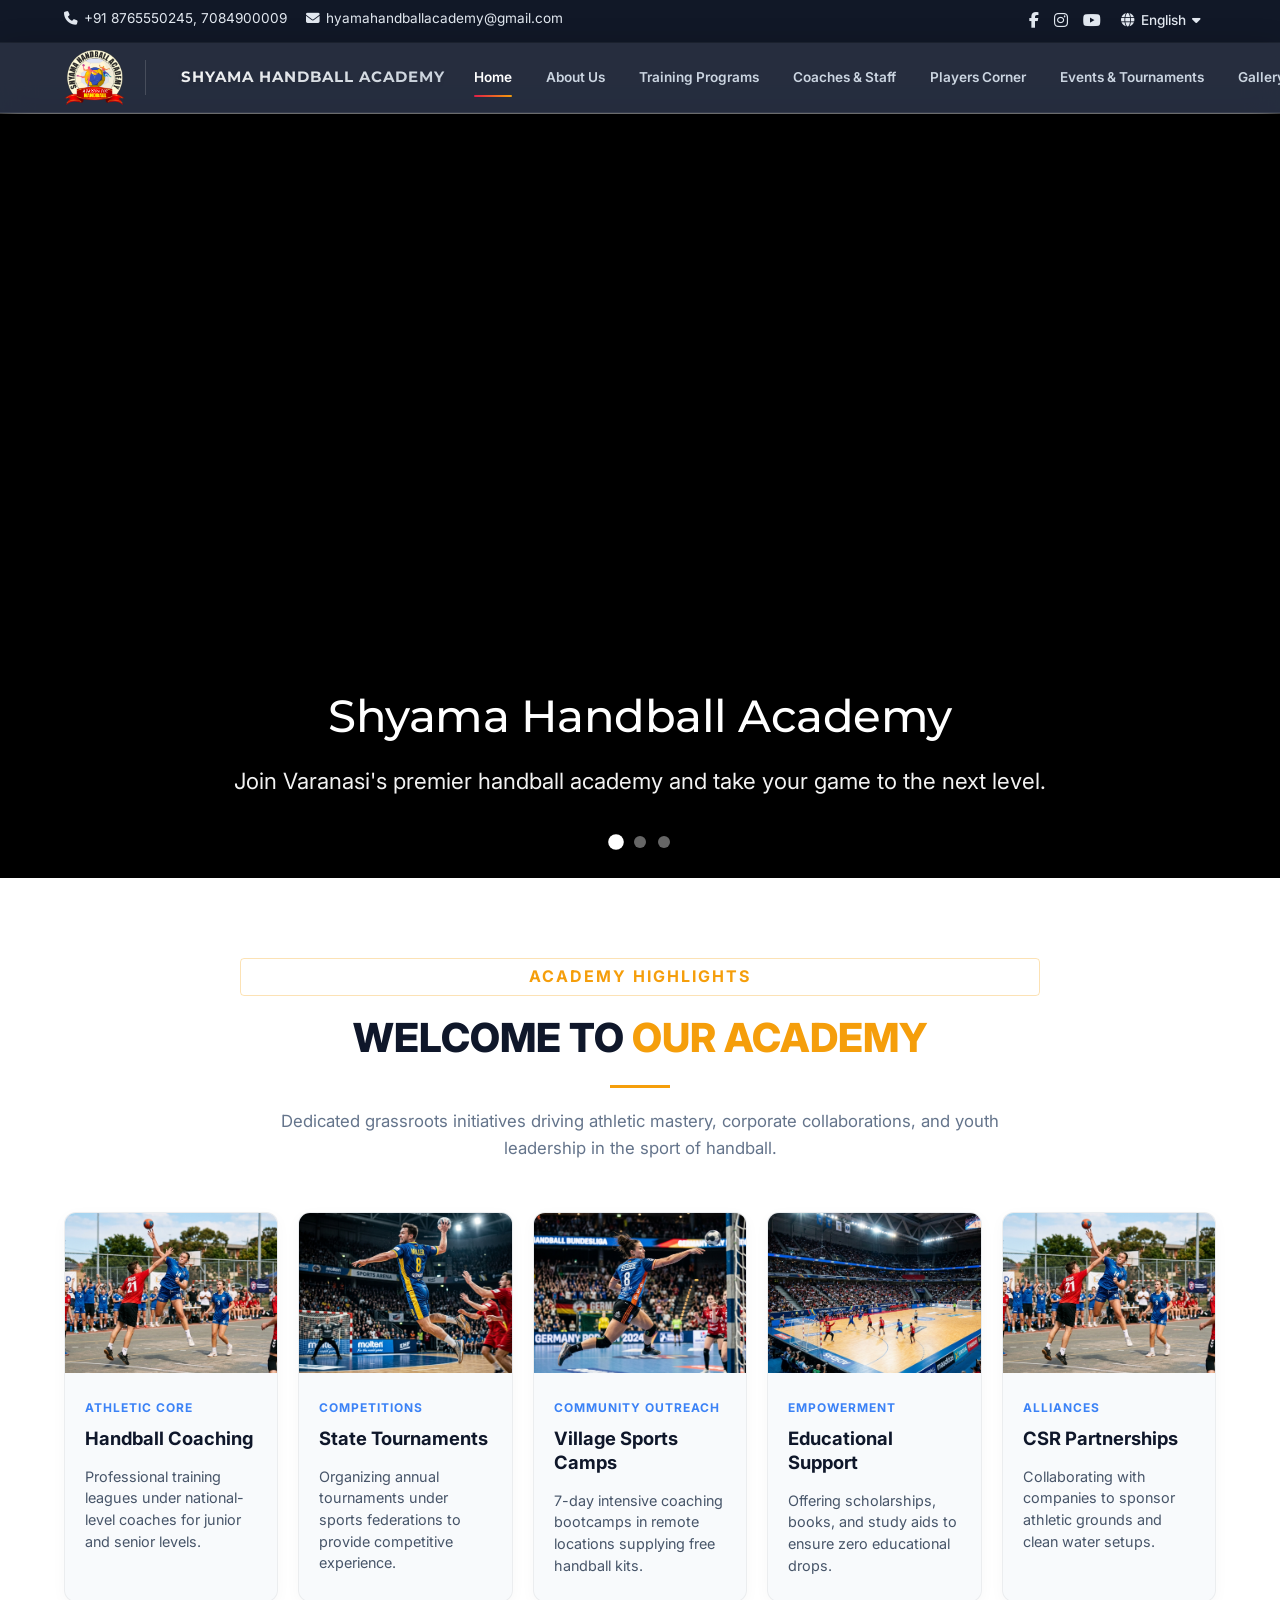
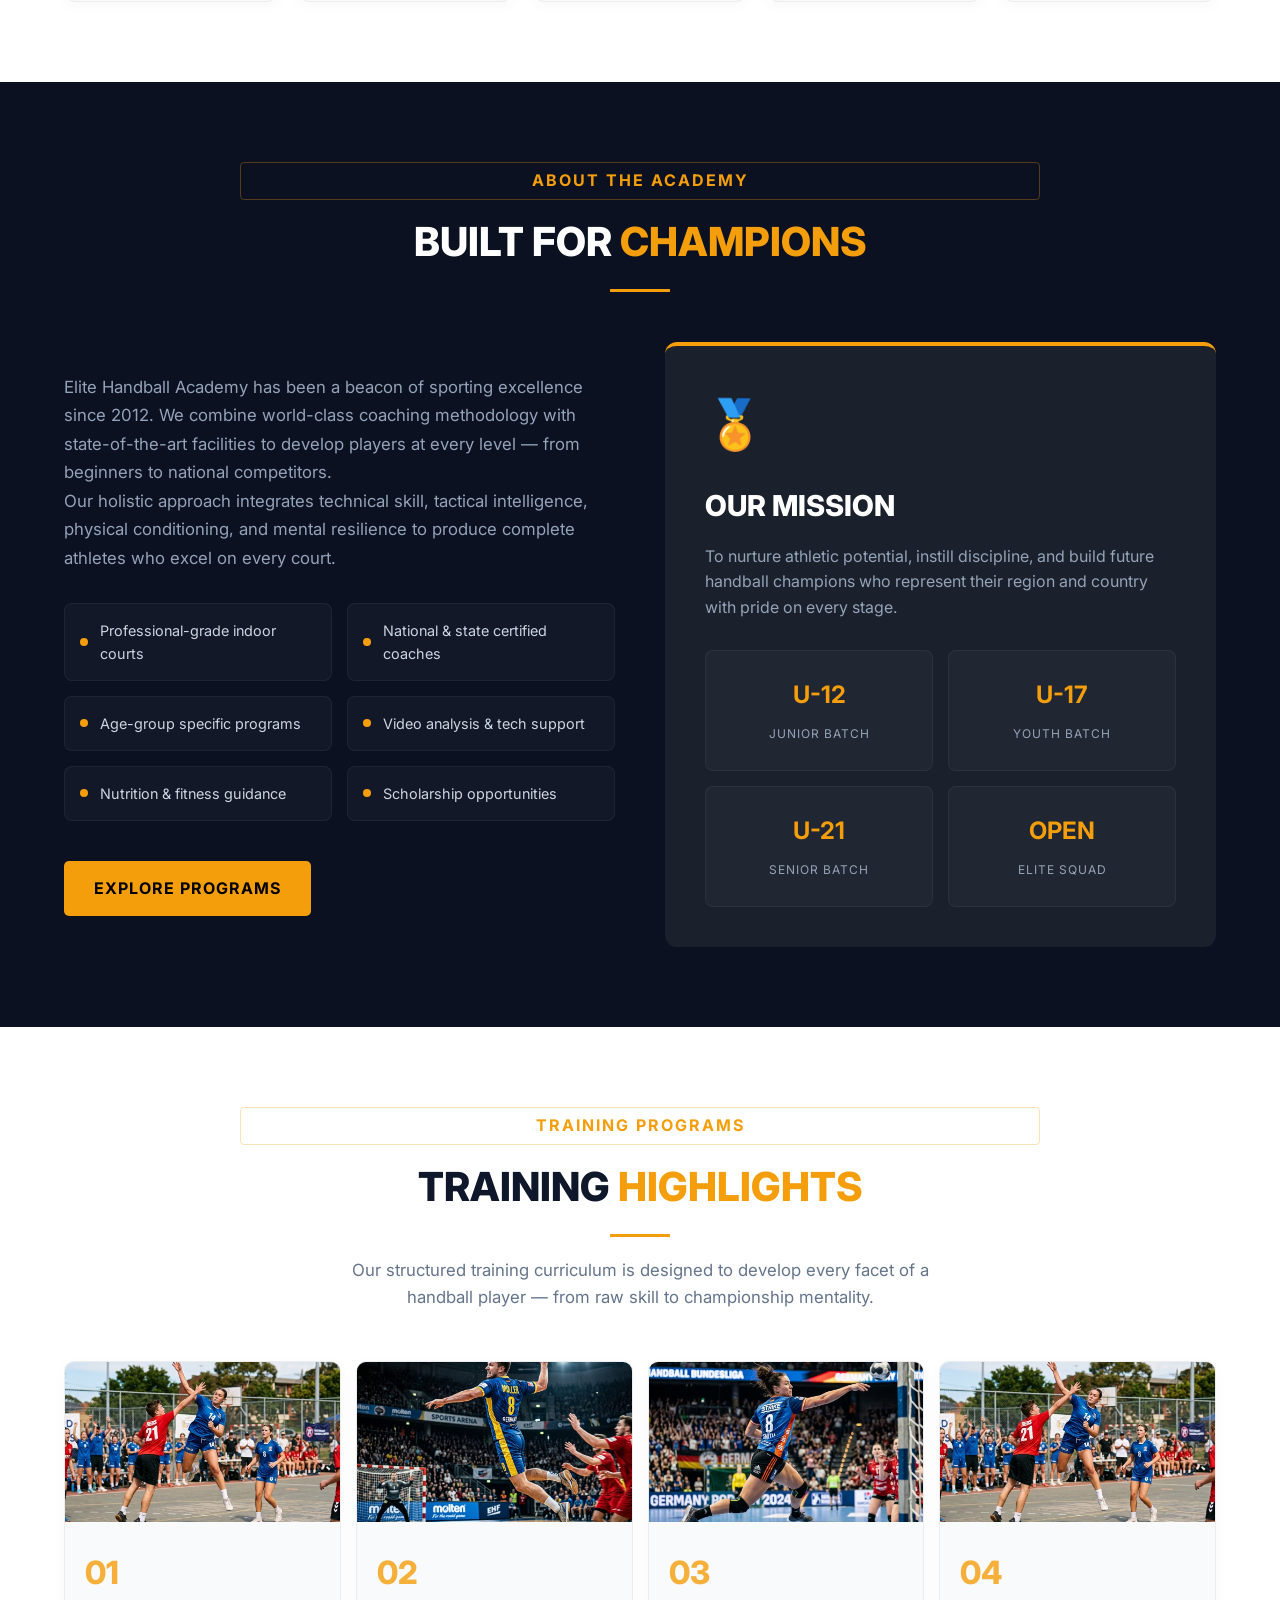
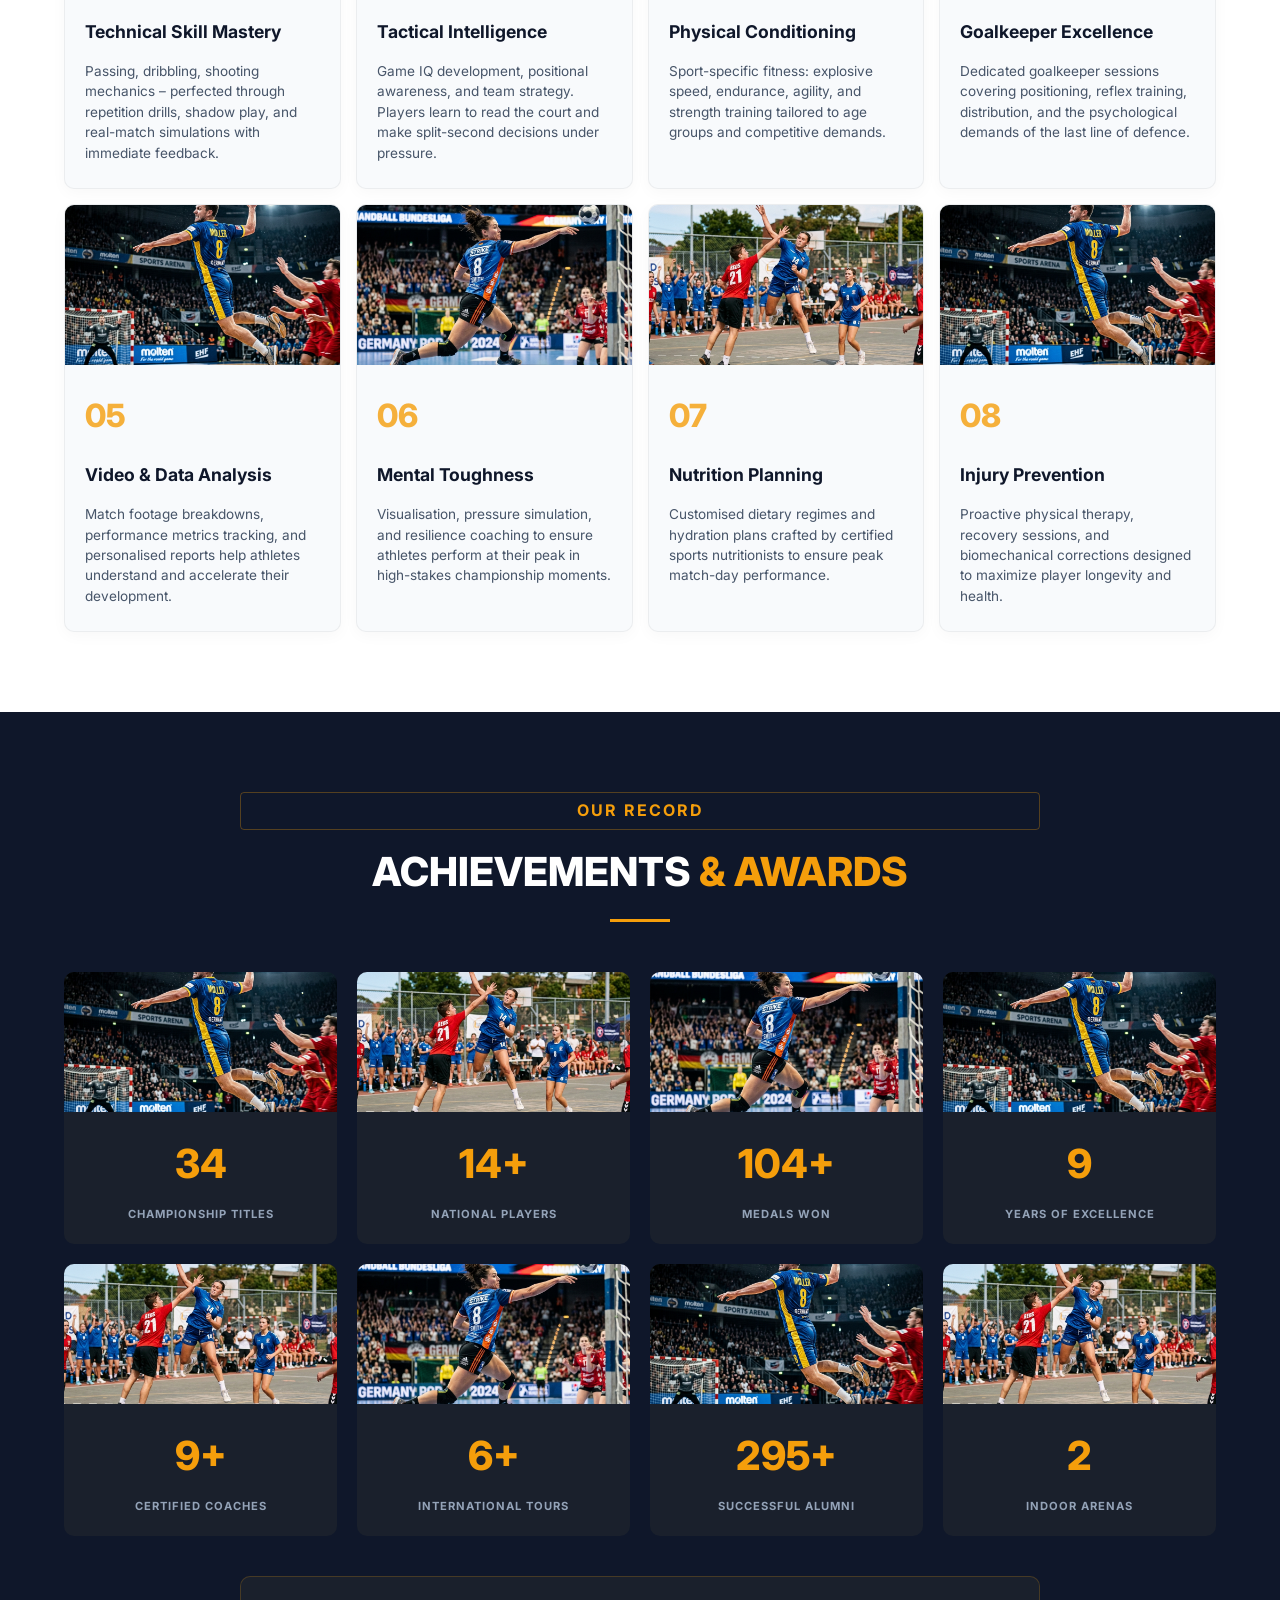
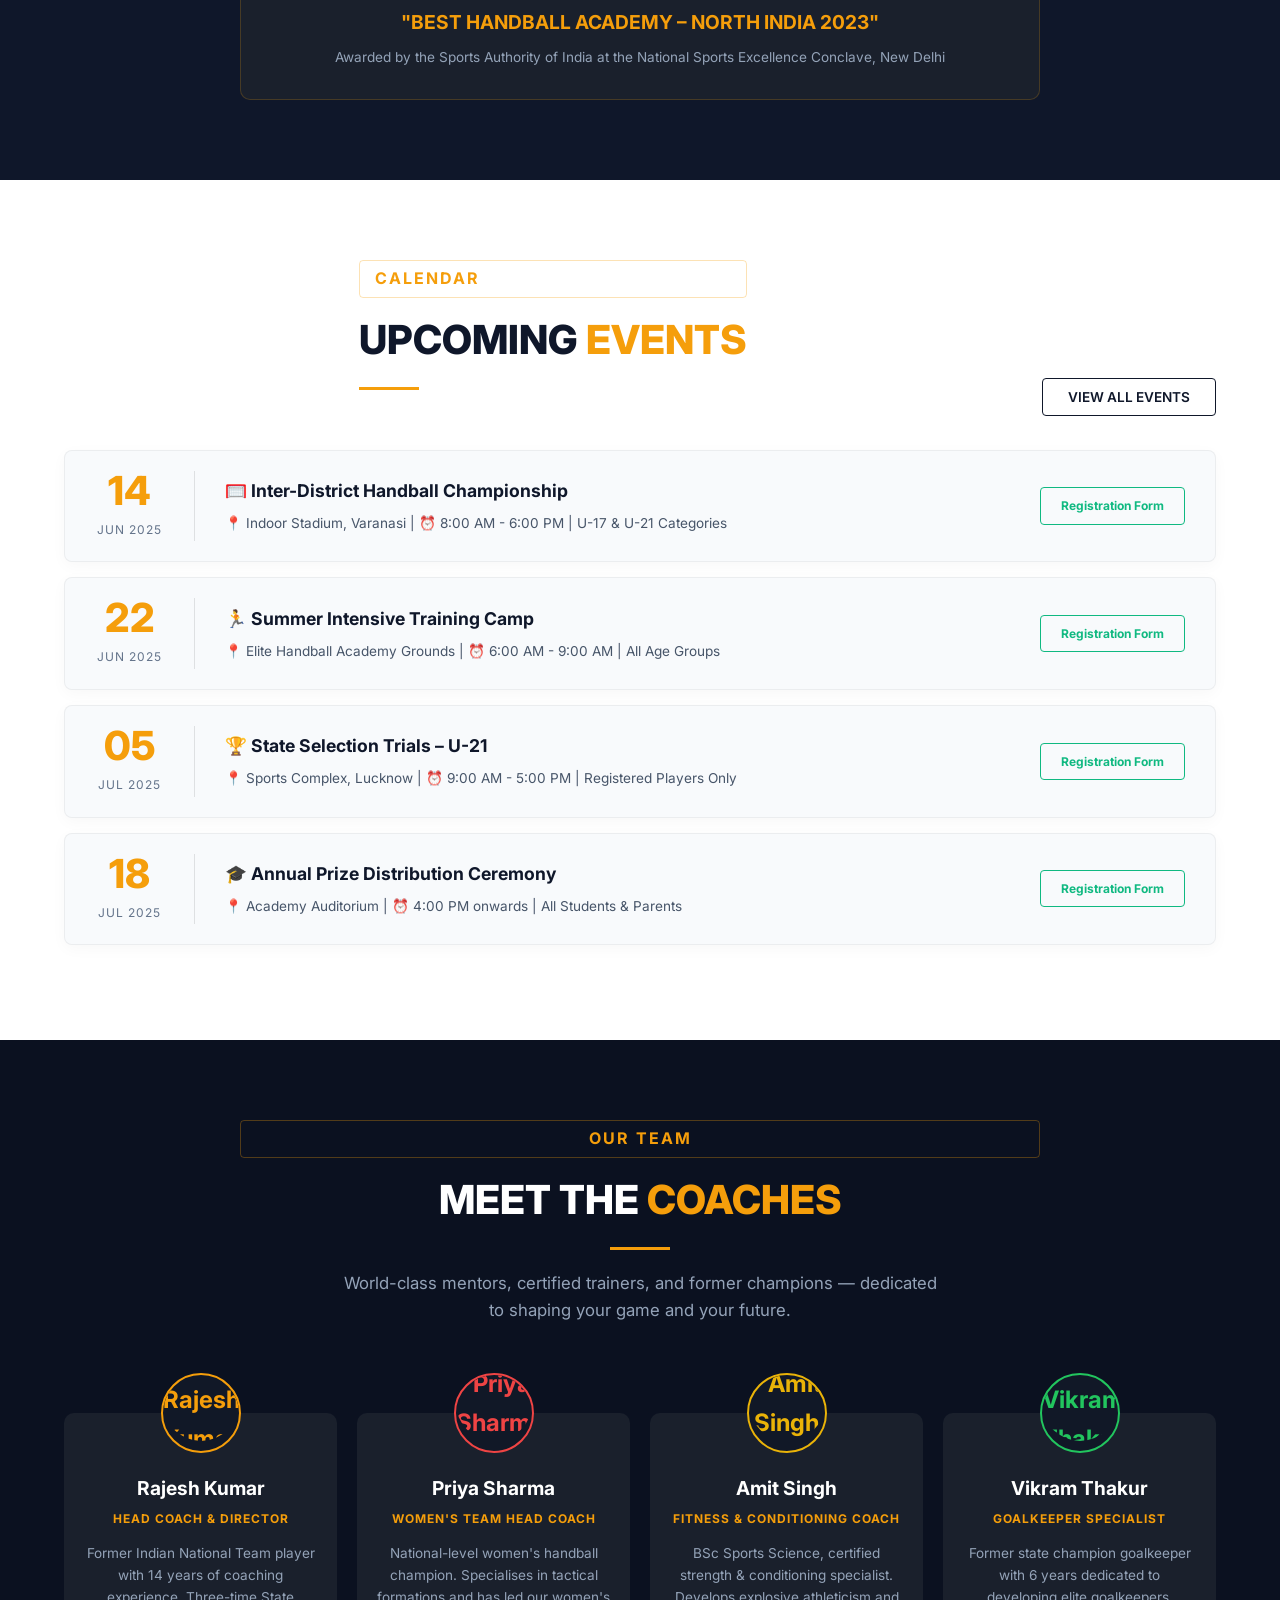
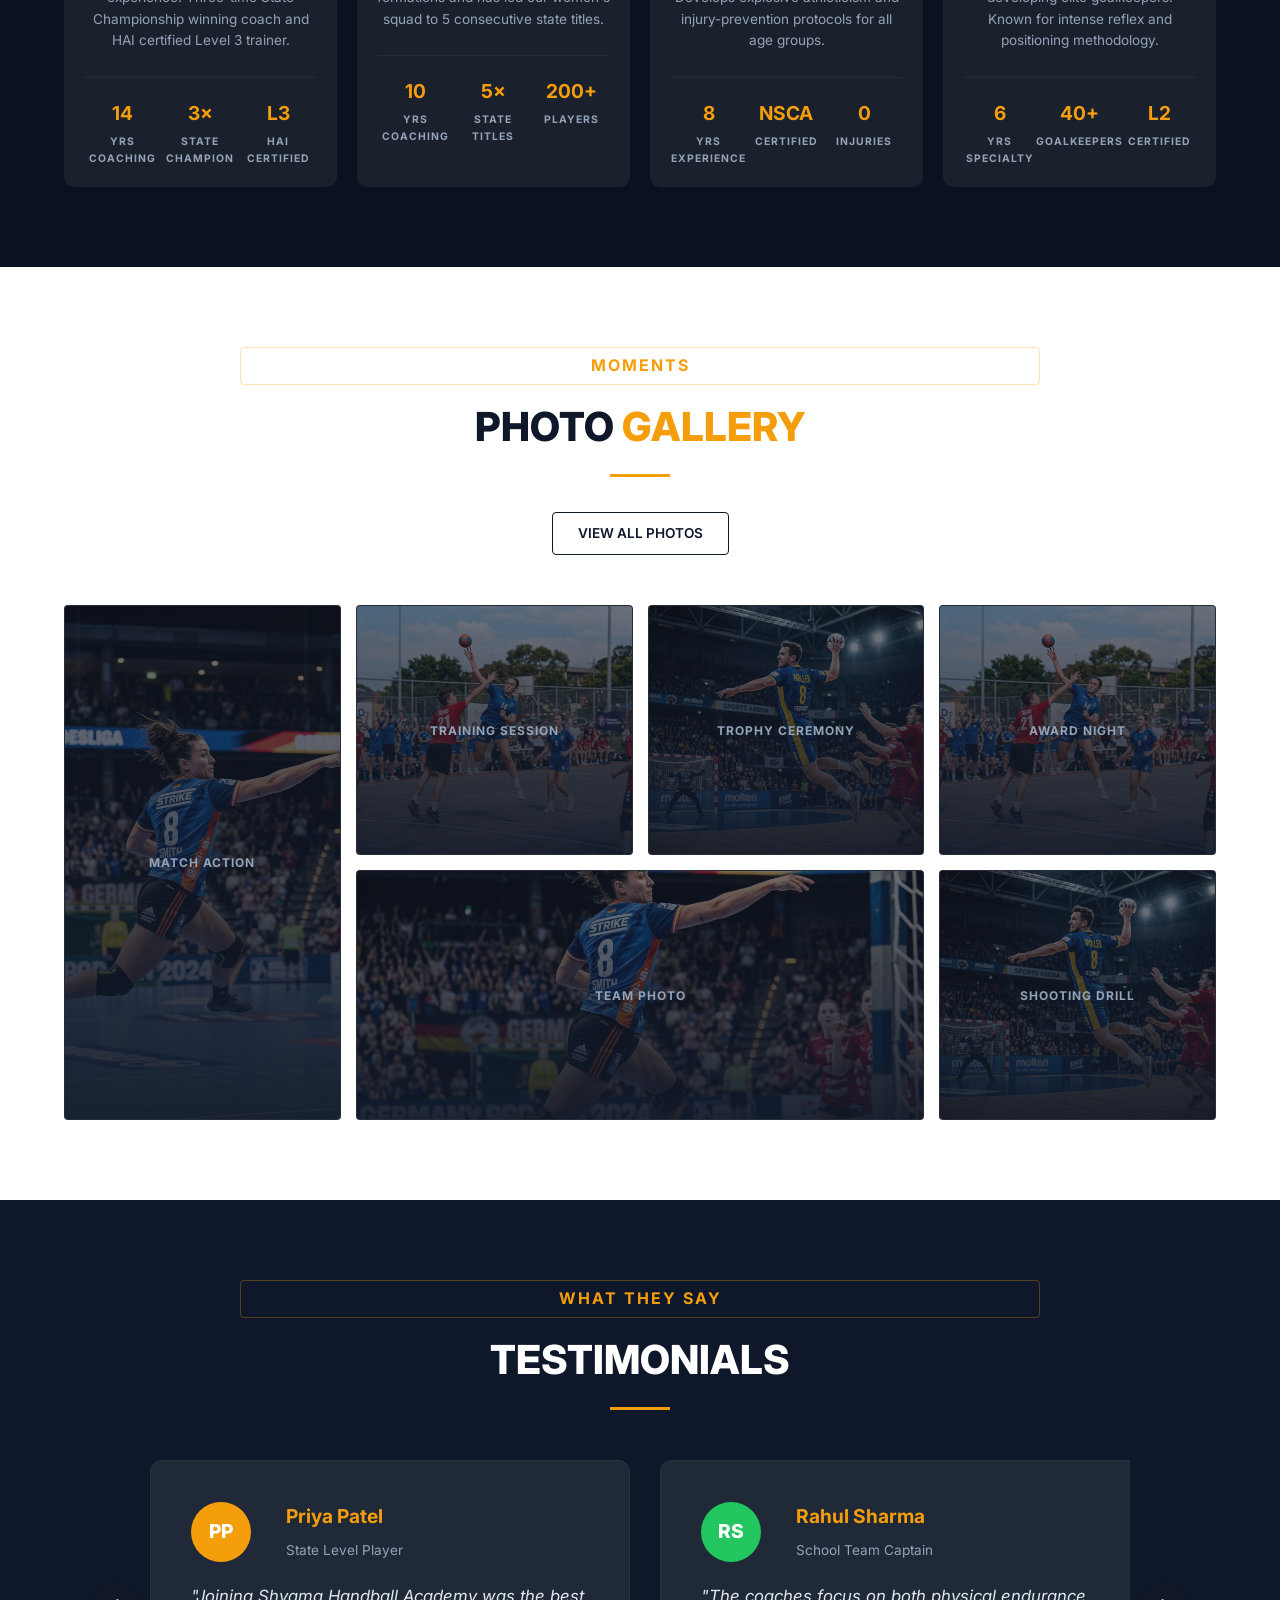
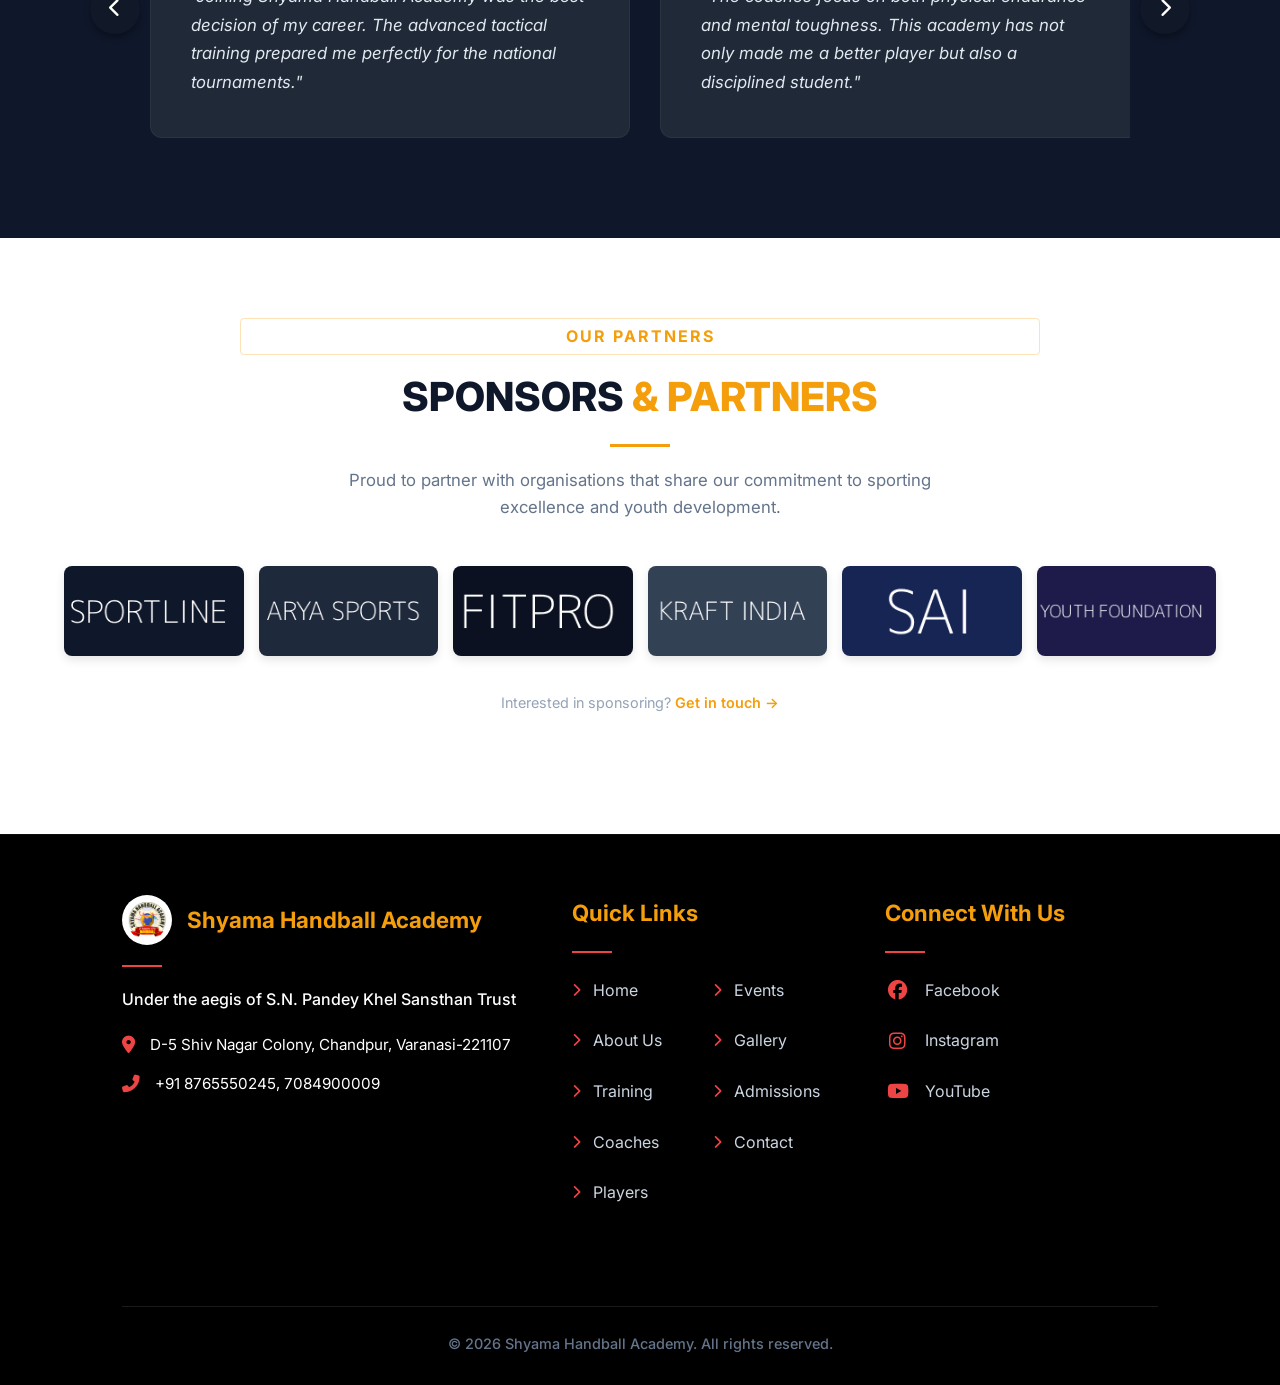
==== index.html @ a04965e3 "upload" ====
<!DOCTYPE html>
<html lang="en">
<head>
    <meta charset="UTF-8">
    <meta name="viewport" content="width=device-width, initial-scale=1.0">
    <title>Shyama Handball Academy | Home</title>
    <meta name="description" content="Welcome to Shyama Handball Academy, Varanasi. Join us for premium handball training, professional coaching, and state-of-the-art facilities.">
    <link rel="stylesheet" href="css/style.css?v=5">
    <link rel="stylesheet" href="https://cdnjs.cloudflare.com/ajax/libs/font-awesome/6.4.0/css/all.min.css">
    <link rel="icon" type="image/x-icon" href="favicon.ico">
</head>
<body>
    <!-- Preloader -->
    <div id="preloader"><div class="spinner"></div></div>

    <!-- Top Bar -->
    <div class="top-bar">
        <div class="top-bar-left">
            <span><i class="fas fa-phone"></i> +91 8765550245, 7084900009</span>
            <span><i class="fas fa-envelope"></i> hyamahandballacademy@gmail.com</span>
        </div>
        <div class="top-bar-right">
            <a href="https://facebook.com" target="_blank"><i class="fab fa-facebook-f"></i></a>
            <a href="https://instagram.com" target="_blank"><i class="fab fa-instagram"></i></a>
            <a href="https://youtube.com" target="_blank"><i class="fab fa-youtube"></i></a>
            <span class="language-selector"><i class="fas fa-globe"></i> English <i class="fas fa-caret-down"></i></span>
        </div>
    </div>

    <!-- Navigation -->
    <nav class="navbar">
        <div class="nav-logos">
            <img src="Shyama Handball Academy.png" alt="Shyama Handball Academy Logo" class="logo-1">
            <div class="vertical-divider"></div>
            <span class="academy-name-text">Shyama Handball Academy</span>
        </div>
        <ul class="nav-links">
            <li><a href="index.html" class="active">Home</a></li>
            <li><a href="about.html">About Us</a></li>
            <li><a href="training.html">Training Programs</a></li>
            <li><a href="coaches.html">Coaches & Staff</a></li>
            <li><a href="players.html">Players Corner</a></li>
            <li><a href="events.html">Events & Tournaments</a></li>
            <li><a href="gallery.html">Gallery</a></li>
            <li><a href="join.html">Join Academy</a></li>
            <li><a href="contact.html">Contact Us</a></li>
        </ul>
    </nav>

    <!-- Hero Banner Slider -->
    <section class="hero-slider-section">
        <div class="hero-slider-container">
            <!-- Slide 1 -->
            <div class="hero-slide active">
                <video autoplay muted loop playsinline class="hero-video">
                    <source src="assets/Videos/Hero Video.mp4" type="video/mp4">
                </video>
            </div>
            <!-- Slide 2 -->
            <div class="hero-slide">
                <video autoplay muted loop playsinline class="hero-video">
                    <source src="assets/Videos/Hero Video.mp4" type="video/mp4">
                </video>
            </div>
            <!-- Slide 3 -->
            <div class="hero-slide">
                <video autoplay muted loop playsinline class="hero-video">
                    <source src="assets/Videos/Hero Video.mp4" type="video/mp4">
                </video>
            </div>
        </div>

        <!-- Static Overlay & Content -->
        <div class="hero-overlay"></div>
        <div class="hero-content">
            <h1>Shyama Handball Academy</h1>
            <p>Join Varanasi's premier handball academy and take your game to the next level.</p>
        </div>

        <!-- Dots -->
        <div class="hero-dots-container">
            <span class="hero-dot active" data-index="0"></span>
            <span class="hero-dot" data-index="1"></span>
            <span class="hero-dot" data-index="2"></span>
        </div>
    </section>

    <!-- Academy Introduction (Featured Programs Style) -->
    <section class="section light-section">
        <div class="center-header">
            <span class="gold-subtitle-center">ACADEMY HIGHLIGHTS</span>
            <h2 class="section-title-center">WELCOME TO <span class="gold-text">OUR ACADEMY</span></h2>
            <div class="title-divider-gold-center"></div>
            <p class="center-desc" style="max-width: 800px;">Dedicated grassroots initiatives driving athletic mastery, corporate collaborations, and youth leadership in the sport of handball.</p>
        </div>
        
        <div class="grid-5 impact-grid">
            <!-- Card 1 -->
            <div class="impact-card">
                <img src="assets/Images/training_1.png" alt="Handball Coaching">
                <div class="impact-card-content">
                    <span class="category">ATHLETIC CORE</span>
                    <h3>Handball Coaching</h3>
                    <p>Professional training leagues under national-level coaches for junior and senior levels.</p>
                </div>
            </div>
            
            <!-- Card 2 -->
            <div class="impact-card">
                <img src="assets/Images/training_2.png" alt="State Tournaments">
                <div class="impact-card-content">
                    <span class="category">COMPETITIONS</span>
                    <h3>State Tournaments</h3>
                    <p>Organizing annual tournaments under sports federations to provide competitive experience.</p>
                </div>
            </div>
            
            <!-- Card 3 -->
            <div class="impact-card">
                <img src="assets/Images/hero_handball.png" alt="Village Sports Camps">
                <div class="impact-card-content">
                    <span class="category">COMMUNITY OUTREACH</span>
                    <h3>Village Sports Camps</h3>
                    <p>7-day intensive coaching bootcamps in remote locations supplying free handball kits.</p>
                </div>
            </div>
            
            <!-- Card 4 -->
            <div class="impact-card">
                <img src="assets/Images/hero_banner_wide.png" alt="Educational Support">
                <div class="impact-card-content">
                    <span class="category">EMPOWERMENT</span>
                    <h3>Educational Support</h3>
                    <p>Offering scholarships, books, and study aids to ensure zero educational drops.</p>
                </div>
            </div>
            
            <!-- Card 5 -->
            <div class="impact-card">
                <img src="assets/Images/training_1.png" alt="CSR Partnerships">
                <div class="impact-card-content">
                    <span class="category">ALLIANCES</span>
                    <h3>CSR Partnerships</h3>
                    <p>Collaborating with companies to sponsor athletic grounds and clean water setups.</p>
                </div>
            </div>
        </div>
    </section>

    <!-- Section 1: About the Academy (Built for Champions) -->
    <section class="section dark-section">
        <div class="center-header">
            <span class="gold-subtitle-center">ABOUT THE ACADEMY</span>
            <h2 class="section-title-center">BUILT FOR <span class="gold-text">CHAMPIONS</span></h2>
            <div class="title-divider-gold-center"></div>
        </div>
        <div class="grid-2-col">
            <!-- Left Side -->
            <div class="about-left">
                
                <p class="dark-section-desc">
                    Elite Handball Academy has been a beacon of sporting excellence since 2012. We combine world-class coaching methodology with state-of-the-art facilities to develop players at every level — from beginners to national competitors.
                </p>
                <p class="dark-section-desc" style="margin-bottom: 30px;">
                    Our holistic approach integrates technical skill, tactical intelligence, physical conditioning, and mental resilience to produce complete athletes who excel on every court.
                </p>
                
                <div class="feature-list-grid">
                    <div class="feature-item"><span class="gold-dot"></span> Professional-grade indoor courts</div>
                    <div class="feature-item"><span class="gold-dot"></span> National & state certified coaches</div>
                    <div class="feature-item"><span class="gold-dot"></span> Age-group specific programs</div>
                    <div class="feature-item"><span class="gold-dot"></span> Video analysis & tech support</div>
                    <div class="feature-item"><span class="gold-dot"></span> Nutrition & fitness guidance</div>
                    <div class="feature-item"><span class="gold-dot"></span> Scholarship opportunities</div>
                </div>
                
                <a href="training.html" class="btn-gold">EXPLORE PROGRAMS</a>
            </div>
            
            <!-- Right Side -->
            <div class="about-right">
                <div class="mission-card">
                    <div class="mission-header">
                        <div class="medal-icon">🏅</div>
                        <h3>OUR MISSION</h3>
                        <p>To nurture athletic potential, instill discipline, and build future handball champions who represent their region and country with pride on every stage.</p>
                    </div>
                    
                    <div class="batch-grid">
                        <div class="batch-card">
                            <h4>U-12</h4>
                            <span>JUNIOR BATCH</span>
                        </div>
                        <div class="batch-card">
                            <h4>U-17</h4>
                            <span>YOUTH BATCH</span>
                        </div>
                        <div class="batch-card">
                            <h4>U-21</h4>
                            <span>SENIOR BATCH</span>
                        </div>
                        <div class="batch-card">
                            <h4>OPEN</h4>
                            <span>ELITE SQUAD</span>
                        </div>
                    </div>
                </div>
            </div>
        </div>
    </section>

    <!-- Section 2: Training Highlights -->
    <section class="section light-section">
        <div class="center-header">
            <span class="gold-subtitle-center">TRAINING PROGRAMS</span>
            <h2 class="section-title-center">TRAINING <span class="gold-text">HIGHLIGHTS</span></h2>
            <div class="title-divider-gold-center"></div>
            <p class="center-desc">Our structured training curriculum is designed to develop every facet of a handball player — from raw skill to championship mentality.</p>
        </div>
        
        <div class="grid-6">
            <div class="highlight-card">
                <div class="highlight-img-container">
                    <img src="assets/Images/training_1.png" alt="Skill Mastery" class="highlight-img">
                </div>
                <div class="highlight-content">
                    <div class="card-number">01</div>
                    <h4>Technical Skill Mastery</h4>
                    <p>Passing, dribbling, shooting mechanics – perfected through repetition drills, shadow play, and real-match simulations with immediate feedback.</p>
                </div>
            </div>
            <div class="highlight-card">
                <div class="highlight-img-container">
                    <img src="assets/Images/training_2.png" alt="Tactical Intelligence" class="highlight-img">
                </div>
                <div class="highlight-content">
                    <div class="card-number">02</div>
                    <h4>Tactical Intelligence</h4>
                    <p>Game IQ development, positional awareness, and team strategy. Players learn to read the court and make split-second decisions under pressure.</p>
                </div>
            </div>
            <div class="highlight-card">
                <div class="highlight-img-container">
                    <img src="assets/Images/hero_handball.png" alt="Physical Conditioning" class="highlight-img">
                </div>
                <div class="highlight-content">
                    <div class="card-number">03</div>
                    <h4>Physical Conditioning</h4>
                    <p>Sport-specific fitness: explosive speed, endurance, agility, and strength training tailored to age groups and competitive demands.</p>
                </div>
            </div>
            <div class="highlight-card">
                <div class="highlight-img-container">
                    <img src="assets/Images/training_1.png" alt="Goalkeeper Excellence" class="highlight-img">
                </div>
                <div class="highlight-content">
                    <div class="card-number">04</div>
                    <h4>Goalkeeper Excellence</h4>
                    <p>Dedicated goalkeeper sessions covering positioning, reflex training, distribution, and the psychological demands of the last line of defence.</p>
                </div>
            </div>
            <div class="highlight-card">
                <div class="highlight-img-container">
                    <img src="assets/Images/training_2.png" alt="Video Data Analysis" class="highlight-img">
                </div>
                <div class="highlight-content">
                    <div class="card-number">05</div>
                    <h4>Video & Data Analysis</h4>
                    <p>Match footage breakdowns, performance metrics tracking, and personalised reports help athletes understand and accelerate their development.</p>
                </div>
            </div>
            <div class="highlight-card">
                <div class="highlight-img-container">
                    <img src="assets/Images/hero_handball.png" alt="Mental Toughness" class="highlight-img">
                </div>
                <div class="highlight-content">
                    <div class="card-number">06</div>
                    <h4>Mental Toughness</h4>
                    <p>Visualisation, pressure simulation, and resilience coaching to ensure athletes perform at their peak in high-stakes championship moments.</p>
                </div>
            </div>
            <div class="highlight-card">
                <div class="highlight-img-container">
                    <img src="assets/Images/training_1.png" alt="Nutrition Planning" class="highlight-img">
                </div>
                <div class="highlight-content">
                    <div class="card-number">07</div>
                    <h4>Nutrition Planning</h4>
                    <p>Customised dietary regimes and hydration plans crafted by certified sports nutritionists to ensure peak match-day performance.</p>
                </div>
            </div>
            <div class="highlight-card">
                <div class="highlight-img-container">
                    <img src="assets/Images/training_2.png" alt="Injury Prevention" class="highlight-img">
                </div>
                <div class="highlight-content">
                    <div class="card-number">08</div>
                    <h4>Injury Prevention</h4>
                    <p>Proactive physical therapy, recovery sessions, and biomechanical corrections designed to maximize player longevity and health.</p>
                </div>
            </div>
        </div>
    </section>

    <!-- Section 3: Achievements & Awards -->
    <section class="section dark-section-alt">
        <div class="center-header">
            <span class="gold-subtitle-center">OUR RECORD</span>
            <h2 class="section-title-center">ACHIEVEMENTS <span class="gold-text">& AWARDS</span></h2>
            <div class="title-divider-gold-center"></div>
        </div>
        <div class="grid-4 stat-grid">
            <div class="stat-card">
                <div class="stat-img-container">
                    <img src="assets/Images/training_2.png" alt="Titles" class="stat-img">
                </div>
                <div class="stat-content">
                    <h3>48</h3>
                    <p>CHAMPIONSHIP TITLES</p>
                </div>
            </div>
            <div class="stat-card">
                <div class="stat-img-container">
                    <img src="assets/Images/training_1.png" alt="Players" class="stat-img">
                </div>
                <div class="stat-content">
                    <h3>20+</h3>
                    <p>NATIONAL PLAYERS</p>
                </div>
            </div>
            <div class="stat-card">
                <div class="stat-img-container">
                    <img src="assets/Images/hero_handball.png" alt="Medals" class="stat-img">
                </div>
                <div class="stat-content">
                    <h3>150+</h3>
                    <p>MEDALS WON</p>
                </div>
            </div>
            <div class="stat-card">
                <div class="stat-img-container">
                    <img src="assets/Images/training_2.png" alt="Years" class="stat-img">
                </div>
                <div class="stat-content">
                    <h3>12</h3>
                    <p>YEARS OF EXCELLENCE</p>
                </div>
            </div>
            <div class="stat-card">
                <div class="stat-img-container">
                    <img src="assets/Images/training_1.png" alt="Coaches" class="stat-img">
                </div>
                <div class="stat-content">
                    <h3>15+</h3>
                    <p>CERTIFIED COACHES</p>
                </div>
            </div>
            <div class="stat-card">
                <div class="stat-img-container">
                    <img src="assets/Images/hero_handball.png" alt="Tours" class="stat-img">
                </div>
                <div class="stat-content">
                    <h3>10+</h3>
                    <p>INTERNATIONAL TOURS</p>
                </div>
            </div>
            <div class="stat-card">
                <div class="stat-img-container">
                    <img src="assets/Images/training_2.png" alt="Alumni" class="stat-img">
                </div>
                <div class="stat-content">
                    <h3>500+</h3>
                    <p>SUCCESSFUL ALUMNI</p>
                </div>
            </div>
            <div class="stat-card">
                <div class="stat-img-container">
                    <img src="assets/Images/training_1.png" alt="Facilities" class="stat-img">
                </div>
                <div class="stat-content">
                    <h3>3</h3>
                    <p>INDOOR ARENAS</p>
                </div>
            </div>
        </div>
        <div class="award-highlight">
            <h3>"BEST HANDBALL ACADEMY – NORTH INDIA 2023"</h3>
            <p>Awarded by the Sports Authority of India at the National Sports Excellence Conclave, New Delhi</p>
        </div>
    </section>

    <!-- Section 4: Upcoming Events -->
    <section class="section light-section">
        <div class="gallery-header-container">
            <div class="center-header" style="text-align: left; margin-bottom: 0;">
                <span class="gold-subtitle-center" style="text-align: left;">CALENDAR</span>
                <h2 class="section-title-center">UPCOMING <span class="gold-text">EVENTS</span></h2>
                <div class="title-divider-gold-center" style="margin: 0 0 20px 0;"></div>
            </div>
            <div>
                <a href="events.html" class="btn-outline-white" style="color: #0f172a; border-color: #0f172a;">VIEW ALL EVENTS</a>
            </div>
        </div>
        
        <div class="events-list">
            <!-- Event 1 -->
            <div class="event-row">
                <div class="event-date">
                    <span class="date-num text-gold">14</span>
                    <span class="date-month">JUN 2025</span>
                </div>
                <div class="event-details">
                    <h4>🥅 Inter-District Handball Championship</h4>
                    <p>📍 Indoor Stadium, Varanasi | ⏰ 8:00 AM - 6:00 PM | U-17 & U-21 Categories</p>
                </div>
                <div class="event-status">
                    <a href="join.html" class="status-tag tag-green-outline" style="text-decoration: none; display: inline-block; padding: 8px 20px; font-weight: 700;">Registration Form</a>
                </div>
            </div>
            
            <!-- Event 2 -->
            <div class="event-row">
                <div class="event-date">
                    <span class="date-num text-gold">22</span>
                    <span class="date-month">JUN 2025</span>
                </div>
                <div class="event-details">
                    <h4>🏃 Summer Intensive Training Camp</h4>
                    <p>📍 Elite Handball Academy Grounds | ⏰ 6:00 AM - 9:00 AM | All Age Groups</p>
                </div>
                <div class="event-status">
                    <a href="join.html" class="status-tag tag-green-outline" style="text-decoration: none; display: inline-block; padding: 8px 20px; font-weight: 700;">Registration Form</a>
                </div>
            </div>
            
            <!-- Event 3 -->
            <div class="event-row">
                <div class="event-date">
                    <span class="date-num text-gold">05</span>
                    <span class="date-month">JUL 2025</span>
                </div>
                <div class="event-details">
                    <h4>🏆 State Selection Trials – U-21</h4>
                    <p>📍 Sports Complex, Lucknow | ⏰ 9:00 AM - 5:00 PM | Registered Players Only</p>
                </div>
                <div class="event-status">
                    <a href="join.html" class="status-tag tag-green-outline" style="text-decoration: none; display: inline-block; padding: 8px 20px; font-weight: 700;">Registration Form</a>
                </div>
            </div>
            
            <!-- Event 4 -->
            <div class="event-row">
                <div class="event-date">
                    <span class="date-num text-gold">18</span>
                    <span class="date-month">JUL 2025</span>
                </div>
                <div class="event-details">
                    <h4>🎓 Annual Prize Distribution Ceremony</h4>
                    <p>📍 Academy Auditorium | ⏰ 4:00 PM onwards | All Students & Parents</p>
                </div>
                <div class="event-status">
                    <a href="join.html" class="status-tag tag-green-outline" style="text-decoration: none; display: inline-block; padding: 8px 20px; font-weight: 700;">Registration Form</a>
                </div>
            </div>
        </div>
    </section>

    <!-- Section 5: Meet The Coaches -->
    <section class="section dark-section">
        <div class="center-header">
            <span class="gold-subtitle-center">OUR TEAM</span>
            <h2 class="section-title-center">MEET THE <span class="gold-text">COACHES</span></h2>
            <div class="title-divider-gold-center"></div>
            <p class="center-desc">World-class mentors, certified trainers, and former champions — dedicated to shaping your game and your future.</p>
        </div>
        
        <div class="grid-4 coach-grid">
            <!-- Coach 1 -->
            <div class="coach-dark-card">
                <div class="coach-circle circle-gold">
                    <img src="https://i.pravatar.cc/150?img=11" alt="Rajesh Kumar" class="coach-img">
                </div>
                <div class="coach-info">
                    <h3>Rajesh Kumar</h3>
                    <span class="coach-role">HEAD COACH & DIRECTOR</span>
                    <p>Former Indian National Team player with 14 years of coaching experience. Three-time State Championship winning coach and HAI certified Level 3 trainer.</p>
                </div>
                <div class="coach-stats">
                    <div class="stat-col">
                        <h4>14</h4>
                        <span>YRS COACHING</span>
                    </div>
                    <div class="stat-col">
                        <h4>3×</h4>
                        <span>STATE CHAMPION</span>
                    </div>
                    <div class="stat-col">
                        <h4>L3</h4>
                        <span>HAI CERTIFIED</span>
                    </div>
                </div>
            </div>
            
            <!-- Coach 2 -->
            <div class="coach-dark-card">
                <div class="coach-circle circle-red">
                    <img src="https://i.pravatar.cc/150?img=5" alt="Priya Sharma" class="coach-img">
                </div>
                <div class="coach-info">
                    <h3>Priya Sharma</h3>
                    <span class="coach-role">WOMEN'S TEAM HEAD COACH</span>
                    <p>National-level women's handball champion. Specialises in tactical formations and has led our women's squad to 5 consecutive state titles.</p>
                </div>
                <div class="coach-stats">
                    <div class="stat-col">
                        <h4>10</h4>
                        <span>YRS COACHING</span>
                    </div>
                    <div class="stat-col">
                        <h4>5×</h4>
                        <span>STATE TITLES</span>
                    </div>
                    <div class="stat-col">
                        <h4>200+</h4>
                        <span>PLAYERS</span>
                    </div>
                </div>
            </div>
            
            <!-- Coach 3 -->
            <div class="coach-dark-card">
                <div class="coach-circle circle-yellow">
                    <img src="https://i.pravatar.cc/150?img=12" alt="Amit Singh" class="coach-img">
                </div>
                <div class="coach-info">
                    <h3>Amit Singh</h3>
                    <span class="coach-role">FITNESS & CONDITIONING COACH</span>
                    <p>BSc Sports Science, certified strength & conditioning specialist. Develops explosive athleticism and injury-prevention protocols for all age groups.</p>
                </div>
                <div class="coach-stats">
                    <div class="stat-col">
                        <h4>8</h4>
                        <span>YRS EXPERIENCE</span>
                    </div>
                    <div class="stat-col">
                        <h4>NSCA</h4>
                        <span>CERTIFIED</span>
                    </div>
                    <div class="stat-col">
                        <h4>0</h4>
                        <span>INJURIES</span>
                    </div>
                </div>
            </div>
            
            <!-- Coach 4 -->
            <div class="coach-dark-card">
                <div class="coach-circle circle-green">
                    <img src="https://i.pravatar.cc/150?img=8" alt="Vikram Thakur" class="coach-img">
                </div>
                <div class="coach-info">
                    <h3>Vikram Thakur</h3>
                    <span class="coach-role">GOALKEEPER SPECIALIST</span>
                    <p>Former state champion goalkeeper with 6 years dedicated to developing elite goalkeepers. Known for intense reflex and positioning methodology.</p>
                </div>
                <div class="coach-stats">
                    <div class="stat-col">
                        <h4>6</h4>
                        <span>YRS SPECIALTY</span>
                    </div>
                    <div class="stat-col">
                        <h4>40+</h4>
                        <span>GOALKEEPERS</span>
                    </div>
                    <div class="stat-col">
                        <h4>L2</h4>
                        <span>CERTIFIED</span>
                    </div>
                </div>
            </div>
        </div>
    </section>

    <!-- Section 6: Photo Gallery (Moments) -->
    <section class="light-section">
        <div class="center-header">
            <span class="gold-subtitle-center">MOMENTS</span>
            <h2 class="section-title-center">PHOTO <span class="gold-text">GALLERY</span></h2>
            <div class="title-divider-gold-center"></div>
            <a href="gallery.html" class="btn-outline-white" style="color: #0f172a; border-color: #0f172a; margin-top: 15px; display: inline-block;">VIEW ALL PHOTOS</a>
        </div>

        <div class="bento-gallery">
            <div class="bento-item item-1">
                <img src="assets/Images/hero_handball.png" alt="Match Action" class="bento-bg-img">
                <div class="bento-overlay"></div>
                <div class="bento-content">
                    <span>MATCH ACTION</span>
                </div>
            </div>
            <div class="bento-item item-2">
                <img src="assets/Images/training_1.png" alt="Training Session" class="bento-bg-img">
                <div class="bento-overlay"></div>
                <div class="bento-content">
                    <span>TRAINING SESSION</span>
                </div>
            </div>
            <div class="bento-item item-3">
                <img src="assets/Images/training_2.png" alt="Trophy Ceremony" class="bento-bg-img">
                <div class="bento-overlay"></div>
                <div class="bento-content">
                    <span>TROPHY CEREMONY</span>
                </div>
            </div>
            <div class="bento-item item-4">
                <img src="assets/Images/training_1.png" alt="Award Night" class="bento-bg-img">
                <div class="bento-overlay"></div>
                <div class="bento-content">
                    <span>AWARD NIGHT</span>
                </div>
            </div>
            <div class="bento-item item-5">
                <img src="assets/Images/hero_handball.png" alt="Team Photo" class="bento-bg-img">
                <div class="bento-overlay"></div>
                <div class="bento-content">
                    <span>TEAM PHOTO</span>
                </div>
            </div>
            <div class="bento-item item-6">
                <img src="assets/Images/training_2.png" alt="Shooting Drill" class="bento-bg-img">
                <div class="bento-overlay"></div>
                <div class="bento-content">
                    <span>SHOOTING DRILL</span>
                </div>
            </div>
        </div>
    </section>

    <!-- Section: Testimonials -->
    <section class="dark-section-alt">
        <div class="center-header">
            <span class="gold-subtitle-center">WHAT THEY SAY</span>
            <h2 class="section-title-center">TESTIMONIALS</h2>
            <div class="title-divider-gold-center"></div>
        </div>

        <div class="testimonial-carousel-wrapper">
            <button class="carousel-btn prev-btn" id="prevBtn"><i class="fas fa-chevron-left"></i></button>
            
            <div class="testimonial-carousel" id="testimonialSlider">
                <!-- Testimonial 1 -->
                <div class="testimonial-card">
                    <div class="testimonial-header">
                        <div class="author-circle circle-bg-yellow">PP</div>
                        <div class="author-info">
                            <h5 class="text-gold">Priya Patel</h5>
                            <span>State Level Player</span>
                        </div>
                    </div>
                    <p>"Joining Shyama Handball Academy was the best decision of my career. The advanced tactical training prepared me perfectly for the national tournaments."</p>
                </div>

                <!-- Testimonial 2 -->
                <div class="testimonial-card">
                    <div class="testimonial-header">
                        <div class="author-circle circle-bg-green">RS</div>
                        <div class="author-info">
                            <h5 class="text-gold">Rahul Sharma</h5>
                            <span>School Team Captain</span>
                        </div>
                    </div>
                    <p>"The coaches focus on both physical endurance and mental toughness. This academy has not only made me a better player but also a disciplined student."</p>
                </div>
                
                <!-- Testimonial 3 -->
                <div class="testimonial-card">
                    <div class="testimonial-header">
                        <div class="author-circle circle-bg-red">AK</div>
                        <div class="author-info">
                            <h5 class="text-gold">Arjun Kaushik</h5>
                            <span>State U-21 Player</span>
                        </div>
                    </div>
                    <p>"Within 18 months I went from a school-level player to representing the state. Coach Rajesh's methods are unlike anything I've experienced."</p>
                </div>

                <!-- Testimonial 4 -->
                <div class="testimonial-card">
                    <div class="testimonial-header">
                        <div class="author-circle circle-bg-yellow">MM</div>
                        <div class="author-info">
                            <h5 class="text-gold">Meena Mishra</h5>
                            <span>Parent of U-14 Athlete</span>
                        </div>
                    </div>
                    <p>"As a parent I was worried about my daughter's time, but the discipline and confidence she has gained here is priceless. The coaches genuinely care."</p>
                </div>

                <!-- Testimonial 5 -->
                <div class="testimonial-card">
                    <div class="testimonial-header">
                        <div class="author-circle circle-bg-green">SP</div>
                        <div class="author-info">
                            <h5 class="text-gold">Suresh Pandey</h5>
                            <span>Elite Squad</span>
                        </div>
                    </div>
                    <p>"The video analysis sessions alone are worth the fee. I never understood my own weaknesses until I saw myself on screen. Highly recommended!"</p>
                </div>
            </div>
            
            <button class="carousel-btn next-btn" id="nextBtn"><i class="fas fa-chevron-right"></i></button>
        </div>
        
        <!-- Slider Script -->
        <script>
            document.addEventListener("DOMContentLoaded", function() {
                const slider = document.getElementById('testimonialSlider');
                const prevBtn = document.getElementById('prevBtn');
                const nextBtn = document.getElementById('nextBtn');
                
                // Scroll amount (card width + gap)
                const getScrollAmount = () => {
                    return slider.children.length > 0 ? slider.children[0].offsetWidth + 30 : 400;
                };
                
                prevBtn.addEventListener('click', () => {
                    slider.scrollBy({ left: -getScrollAmount(), behavior: 'smooth' });
                });
                
                nextBtn.addEventListener('click', () => {
                    slider.scrollBy({ left: getScrollAmount(), behavior: 'smooth' });
                });
                
                // Auto-slide logic for all devices
                let autoSlideInterval;
                const startAutoSlide = () => {
                    autoSlideInterval = setInterval(() => {
                        if(slider.scrollLeft + slider.clientWidth >= slider.scrollWidth - 10) {
                            slider.scrollTo({ left: 0, behavior: 'smooth' });
                        } else {
                            slider.scrollBy({ left: getScrollAmount(), behavior: 'smooth' });
                        }
                    }, 3000); // Slide every 3 seconds
                };
                
                const stopAutoSlide = () => clearInterval(autoSlideInterval);
                
                startAutoSlide();
                
                // Pause on hover or touch
                slider.addEventListener('mouseenter', stopAutoSlide);
                slider.addEventListener('mouseleave', startAutoSlide);
                slider.addEventListener('touchstart', stopAutoSlide);
                slider.addEventListener('touchend', startAutoSlide);
            });
        </script>
    </section>

    <!-- Section: Sponsors & Partners -->
    <section class="light-section" style="padding-bottom: 120px;">
        <div class="center-header">
            <span class="gold-subtitle-center">OUR PARTNERS</span>
            <h2 class="section-title-center">SPONSORS <span class="gold-text">& PARTNERS</span></h2>
            <div class="title-divider-gold-center"></div>
            <p class="center-desc">Proud to partner with organisations that share our commitment to sporting excellence and youth development.</p>
        </div>

        <div class="sponsors-grid">
            <div class="sponsor-box" style="padding: 0;">
                <img src="assets/Logo/Sponsors/sponsor_1.png" alt="SPORTLINE" style="width: 100%; height: auto; border-radius: 8px; box-shadow: 0 4px 10px rgba(0,0,0,0.1);">
            </div>
            <div class="sponsor-box" style="padding: 0;">
                <img src="assets/Logo/Sponsors/sponsor_2.png" alt="ARYA SPORTS" style="width: 100%; height: auto; border-radius: 8px; box-shadow: 0 4px 10px rgba(0,0,0,0.1);">
            </div>
            <div class="sponsor-box" style="padding: 0;">
                <img src="assets/Logo/Sponsors/sponsor_3.png" alt="FITPRO" style="width: 100%; height: auto; border-radius: 8px; box-shadow: 0 4px 10px rgba(0,0,0,0.1);">
            </div>
            <div class="sponsor-box" style="padding: 0;">
                <img src="assets/Logo/Sponsors/sponsor_4.png" alt="KRAFT INDIA" style="width: 100%; height: auto; border-radius: 8px; box-shadow: 0 4px 10px rgba(0,0,0,0.1);">
            </div>
            <div class="sponsor-box" style="padding: 0;">
                <img src="assets/Logo/Sponsors/sponsor_5.png" alt="SAI" style="width: 100%; height: auto; border-radius: 8px; box-shadow: 0 4px 10px rgba(0,0,0,0.1);">
            </div>
            <div class="sponsor-box" style="padding: 0;">
                <img src="assets/Logo/Sponsors/sponsor_6.png" alt="YOUTH FOUNDATION" style="width: 100%; height: auto; border-radius: 8px; box-shadow: 0 4px 10px rgba(0,0,0,0.1);">
            </div>
        </div>
        
        <div style="text-align: center; margin-top: 40px;">
            <p style="color: #94a3b8; font-size: 0.9rem;">Interested in sponsoring? <a href="contact.html" style="color: #f59e0b; text-decoration: none; font-weight: 600;">Get in touch &rarr;</a></p>
        </div>
    </section>

    <!-- Footer -->
    <footer class="dark-footer-simple">
        <div class="footer-container">
            <div class="footer-column">
                <div style="display: flex; align-items: center; margin-bottom: 20px;">
                    <img src="assets/Logo/Shyama%20Handball%20Academy.png" alt="Shyama Handball Academy Logo" style="width: 50px; height: 50px; object-fit: contain; margin-right: 15px; border-radius: 50%; background: #fff; padding: 5px;">
                    <h3 class="footer-title" style="margin-bottom: 0;">Shyama Handball Academy</h3>
                </div>
                <div class="footer-divider"></div>
                <p class="footer-text">Under the aegis of S.N. Pandey Khel Sansthan Trust</p>
                <ul class="footer-contact-list">
                    <li><i class="fas fa-map-marker-alt"></i> D-5 Shiv Nagar Colony, Chandpur, Varanasi-221107</li>
                    <li><i class="fas fa-phone-alt"></i> +91 8765550245, 7084900009</li>
                </ul>
            </div>
            
            <div class="footer-column">
                <h3 class="footer-title">Quick Links</h3>
                <div class="footer-divider"></div>
                <div style="display: grid; grid-template-columns: 1fr 1fr; gap: 10px;">
                    <ul class="footer-links" style="margin-bottom:0;">
                        <li><a href="index.html"><i class="fas fa-chevron-right"></i> Home</a></li>
                        <li><a href="about.html"><i class="fas fa-chevron-right"></i> About Us</a></li>
                        <li><a href="training.html"><i class="fas fa-chevron-right"></i> Training</a></li>
                        <li><a href="coaches.html"><i class="fas fa-chevron-right"></i> Coaches</a></li>
                        <li><a href="players.html"><i class="fas fa-chevron-right"></i> Players</a></li>
                    </ul>
                    <ul class="footer-links" style="margin-bottom:0;">
                        <li><a href="events.html"><i class="fas fa-chevron-right"></i> Events</a></li>
                        <li><a href="gallery.html"><i class="fas fa-chevron-right"></i> Gallery</a></li>
                        <li><a href="join.html"><i class="fas fa-chevron-right"></i> Admissions</a></li>
                        <li><a href="contact.html"><i class="fas fa-chevron-right"></i> Contact</a></li>
                    </ul>
                </div>
            </div>
            
            <div class="footer-column">
                <h3 class="footer-title">Connect With Us</h3>
                <div class="footer-divider"></div>
                <ul class="footer-social-links">
                    <li><a href="https://facebook.com" target="_blank"><i class="fab fa-facebook"></i> Facebook</a></li>
                    <li><a href="https://instagram.com" target="_blank"><i class="fab fa-instagram"></i> Instagram</a></li>
                    <li><a href="https://youtube.com" target="_blank"><i class="fab fa-youtube"></i> YouTube</a></li>
                </ul>
            </div>
        </div>
        <div class="footer-bottom-simple">
            <p>&copy; 2026 Shyama Handball Academy. All rights reserved.</p>
        </div>
    </footer>

    <script src="js/main.js?v=5"></script>
    <!-- Lightbox Modal -->
    <div id="lightbox-modal" class="lightbox-modal">
        <span class="lightbox-close">&times;</span>
        <img class="lightbox-content" id="lightbox-img">
    </div>

</body>
</html>
---- css/style.css ----
@import url('https://fonts.googleapis.com/css2?family=Inter:wght@300;400;600;700&display=swap');
@import url('https://fonts.googleapis.com/css2?family=Montserrat:wght@500;600;700;800;900&display=swap');

:root {
    --primary-color: #0f172a; /* Deep Blue */
    --secondary-color: #e11d48; /* Energetic Red */
    --accent-color: #f59e0b; /* Orange/Yellow accent */
    --text-color: #334155;
    --light-bg: #f8fafc;
    --white: #ffffff;
    --border-radius: 8px;
    --transition: all 0.3s ease;
}

* {
    margin: 0;
    padding: 0;
    box-sizing: border-box;
}

body, html {
    font-family: 'Inter', sans-serif;
    color: var(--text-color);
    background-color: var(--light-bg);
    line-height: 1.6;
    overflow-x: clip; /* clip prevents horizontal scroll but doesn't break position: sticky! */
    width: 100%;
}

a {
    text-decoration: none;
    color: inherit;
    transition: var(--transition);
}

ul {
    list-style: none;
}

/* Preloader */
#preloader {
    position: fixed;
    top: 0;
    left: 0;
    width: 100%;
    height: 100%;
    background-color: var(--white);
    z-index: 999999;
    display: flex;
    justify-content: center;
    align-items: center;
    transition: opacity 0.5s ease, visibility 0.5s ease;
}

.spinner {
    width: 50px;
    height: 50px;
    border: 5px solid rgba(15, 23, 42, 0.1);
    border-left-color: var(--secondary-color);
    border-radius: 50%;
    animation: spin 1s linear infinite;
}

@keyframes spin {
    to { transform: rotate(360deg); }
}

body.loaded #preloader {
    opacity: 0;
    visibility: hidden;
}

/* Top Bar */
.top-bar {
    background-color: #111827; /* Dark almost black, like image 2 */
    color: #e2e8f0;
    padding: 8px 5%;
    display: flex;
    justify-content: space-between;
    font-size: 0.85rem;
    border-bottom: 1px solid rgba(255,255,255,0.05);
}

.top-bar-left span, .top-bar-right span {
    margin-right: 15px;
    display: inline-flex;
    align-items: center;
    gap: 6px;
}

.top-bar-right {
    display: flex;
    align-items: center;
}

.top-bar-right a {
    color: #e2e8f0;
    margin-left: 15px;
    font-size: 1rem;
    transition: color 0.3s ease;
}

.top-bar-right a:hover {
    color: var(--secondary-color);
}

.language-selector {
    margin-left: 20px;
    cursor: pointer;
    font-weight: 500;
}

/* Navigation */
.navbar {
    background-color: rgba(15, 23, 42, 0.9); /* Premium semi-transparent dark slate */
    backdrop-filter: blur(16px);
    -webkit-backdrop-filter: blur(16px);
    position: sticky;
    top: 0;
    z-index: 1002;
    box-shadow: 0 4px 30px rgba(0, 0, 0, 0.2);
    border-bottom: 1px solid rgba(255, 255, 255, 0.08);
    display: flex;
    align-items: center;
    padding: 0 5%;
    transition: var(--transition);
}

.nav-logos {
    display: flex;
    align-items: center;
    gap: 15px;
    margin-right: auto; /* Push nav links to the right */
    flex-shrink: 0;
}

.nav-logos img {
    height: 55px; /* Adjust size based on design */
    width: auto;
    object-fit: contain;
    flex-shrink: 0;
    transition: transform 0.3s ease;
}

.nav-logos img:hover {
    transform: scale(1.05);
}

.vertical-divider {
    width: 1px;
    height: 35px;
    background-color: rgba(255, 255, 255, 0.15);
    margin: 0 5px;
}

.academy-name-text {
    color: #f8fafc;
    font-family: 'Montserrat', sans-serif;
    font-weight: 700;
    font-size: 0.95rem;
    text-transform: uppercase;
    letter-spacing: 1px;
    padding: 0 15px;
    white-space: nowrap;
    display: inline-block;
    background: linear-gradient(135deg, #ffffff 0%, #cbd5e1 100%);
    -webkit-background-clip: text;
    -webkit-text-fill-color: transparent;
    text-shadow: 0 2px 4px rgba(0, 0, 0, 0.1);
}

.nav-links {
    display: flex;
    justify-content: flex-end;
    gap: 6px;
    padding: 0;
    margin: 0;
    align-items: center;
}

.nav-links li {
    list-style: none;
    display: flex;
    align-items: center;
}

.nav-links li a {
    display: flex;
    align-items: center;
    color: #cbd5e1;
    font-weight: 600;
    font-size: 0.85rem;
    padding: 24px 14px;
    position: relative;
    white-space: nowrap;
    height: 100%;
    transition: color 0.3s ease;
}

/* Elegant Center-Out Expanding Gradient Underline */
.nav-links li a::after {
    content: '';
    position: absolute;
    bottom: 15px;
    left: 50%;
    width: 0;
    height: 2px;
    background: linear-gradient(90deg, var(--secondary-color), var(--accent-color));
    transition: width 0.3s cubic-bezier(0.4, 0, 0.2, 1), left 0.3s cubic-bezier(0.4, 0, 0.2, 1);
    transform: translateX(-50%);
    border-radius: 2px;
}

.nav-links li a:hover {
    color: var(--white);
}

.nav-links li a:hover::after {
    width: calc(100% - 28px); /* Adjusts line length based on padding */
}

.nav-links li a.active {
    color: var(--white);
}

.nav-links li a.active::after {
    width: calc(100% - 28px);
    background: linear-gradient(90deg, var(--secondary-color), var(--accent-color));
}

/* Mobile Menu Toggle */
.mobile-menu-btn {
    display: none;
    color: white;
    font-size: 1.5rem;
    cursor: pointer;
    padding: 15px;
    transition: transform 0.3s ease;
}

.mobile-menu-btn:hover {
    transform: scale(1.1);
    color: var(--accent-color);
}

.close-menu {
    display: none;
}

/* Menu Overlay */
.menu-overlay {
    position: fixed;
    top: 0;
    left: 0;
    width: 100%;
    height: 100vh;
    background-color: rgba(0, 0, 0, 0.6);
    z-index: 9998;
    opacity: 0;
    visibility: hidden;
    transition: all 0.3s ease;
}

.menu-overlay.active {
    opacity: 1;
    visibility: visible;
}

/* Hero Section with Slider */
.hero-slider-section {
    position: relative;
    width: 100%;
    height: 85vh;
    min-height: 500px;
    overflow: hidden;
    background-color: #000;
    display: flex;
    align-items: flex-end;
    justify-content: center;
}

.hero-slider-container {
    width: 100%;
    height: 100%;
    position: absolute;
    top: 0;
    left: 0;
    z-index: 0;
}

.hero-slide {
    position: absolute;
    top: 0;
    left: 0;
    width: 100%;
    height: 100%;
    opacity: 0;
    visibility: hidden;
    transition: opacity 0.8s ease-in-out, visibility 0.8s ease-in-out;
    display: flex;
    align-items: center;
    justify-content: center;
    z-index: 1;
}

.hero-slide.active {
    opacity: 1;
    visibility: visible;
    z-index: 2;
}

.hero-video {
    position: absolute;
    top: 50%;
    left: 50%;
    min-width: 100%;
    min-height: 100%;
    width: auto;
    height: auto;
    transform: translateX(-50%) translateY(-50%);
    object-fit: cover;
    z-index: -2;
}

.hero-overlay {
    position: absolute;
    top: 0;
    left: 0;
    width: 100%;
    height: 100%;
    background: linear-gradient(to bottom, rgba(0, 0, 0, 0) 0%, rgba(0, 0, 0, 0) 40%, rgba(0, 0, 0, 0.9) 100%);
    z-index: 1;
}

.hero-content {
    position: relative;
    z-index: 2;
    max-width: 900px;
    padding: 0 20px;
    padding-bottom: 80px;
    color: var(--white);
    text-align: center;
}

.hero-content h1 {
    font-family: 'Montserrat', sans-serif;
    font-size: 2.8rem;
    font-weight: 500;
    margin-bottom: 10px;
    letter-spacing: -0.5px;
    text-shadow: 2px 4px 8px rgba(0, 0, 0, 0.8);
}

.hero-content h2 {
    font-family: 'Montserrat', sans-serif;
    font-size: 4.2rem;
    font-weight: 700;
    margin-bottom: 20px;
    letter-spacing: -1px;
    line-height: 1.1;
    text-shadow: 2px 4px 8px rgba(0, 0, 0, 0.8);
}

.hero-content p {
    font-family: 'Inter', sans-serif;
    font-size: 1.4rem;
    margin-bottom: 0;
    opacity: 0.95;
    text-shadow: 1px 2px 5px rgba(0, 0, 0, 0.8);
    font-weight: 400;
}

.btn-primary, .btn {
    display: inline-block;
    padding: 16px 45px;
    background-color: #f43f5e; /* Vibrant red */
    color: var(--white);
    border-radius: 50px;
    font-weight: 800;
    font-size: 1.15rem;
    text-transform: uppercase;
    letter-spacing: 1px;
    box-shadow: 0 4px 15px rgba(244, 63, 94, 0.5);
    transition: all 0.3s ease;
    border: none;
    cursor: pointer;
}

.btn-primary:hover, .btn:hover {
    background-color: #e11d48;
    transform: translateY(-3px);
    box-shadow: 0 6px 20px rgba(225, 29, 72, 0.7);
}

.hero-dots-container {
    position: absolute;
    bottom: 30px;
    left: 50%;
    transform: translateX(-50%);
    display: flex;
    gap: 12px;
    z-index: 10;
}

.hero-dot {
    width: 12px;
    height: 12px;
    background-color: rgba(255, 255, 255, 0.4);
    border-radius: 50%;
    cursor: pointer;
    transition: all 0.3s ease;
}

.hero-dot:hover {
    background-color: rgba(255, 255, 255, 0.8);
}

.hero-dot.active {
    background-color: var(--white);
    transform: scale(1.3);
}

/* Sections General */
.section {
    padding: 80px 5%;
}

.section-title {
    text-align: center;
    font-size: 2.5rem;
    color: var(--primary-color);
    margin-bottom: 40px;
    position: relative;
}

.section-title::after {
    content: '';
    display: block;
    width: 60px;
    height: 4px;
    background-color: var(--secondary-color);
    margin: 10px auto 0;
    border-radius: 2px;
}

/* Impact Programs Section */
.impact-programs {
    background-color: #f8fafc;
    padding: 80px 5%;
}

.impact-header {
    text-align: center;
    max-width: 800px;
    margin: 0 auto 50px auto;
}

.impact-subtitle {
    color: var(--accent-color);
    font-weight: 700;
    font-size: 0.9rem;
    text-transform: uppercase;
    letter-spacing: 2px;
    display: block;
    margin-bottom: 15px;
}

.impact-title {
    color: var(--primary-color);
    font-size: 2.8rem;
    font-weight: 800;
    margin-bottom: 20px;
}

.impact-desc {
    color: #475569;
    font-size: 1.15rem;
    line-height: 1.6;
}

/* 5 Column Grid */
.grid-5 {
    display: grid;
    grid-template-columns: repeat(5, 1fr);
    gap: 20px;
}

/* Impact Card */
.impact-card {
    background-color: var(--white);
    border-radius: 12px;
    overflow: hidden;
    box-shadow: 0 5px 20px rgba(0,0,0,0.05);
    transition: transform 0.3s ease, box-shadow 0.3s ease;
    display: flex;
    flex-direction: column;
}

.impact-card:hover {
    transform: translateY(-10px);
    box-shadow: 0 15px 30px rgba(0,0,0,0.1);
}

.impact-card img {
    width: 100%;
    height: 160px;
    object-fit: cover;
}

.impact-card-content {
    padding: 25px 20px;
    flex-grow: 1;
}

.impact-card-content .category {
    color: #3b82f6;
    font-size: 0.75rem;
    font-weight: 700;
    text-transform: uppercase;
    letter-spacing: 1px;
    display: block;
    margin-bottom: 10px;
}

.impact-card-content h3 {
    color: var(--primary-color);
    font-size: 1.15rem;
    font-weight: 700;
    margin-bottom: 15px;
    line-height: 1.3;
}

.impact-card-content p {
    color: #64748b;
    font-size: 0.9rem;
    line-height: 1.5;
    margin-bottom: 0;
}

/* Grid Layouts */
.grid-3 {
    display: grid;
    grid-template-columns: repeat(auto-fit, minmax(300px, 1fr));
    gap: 30px;
}

/* Cards */
.card {
    background: var(--white);
    padding: 30px;
    border-radius: var(--border-radius);
    box-shadow: 0 5px 15px rgba(0,0,0,0.05);
    text-align: center;
    transition: var(--transition);
}

.card:hover {
    transform: translateY(-10px);
    box-shadow: 0 15px 30px rgba(0,0,0,0.1);
}

.card-icon {
    font-size: 3rem;
    color: var(--secondary-color);
    margin-bottom: 20px;
}

.card h3 {
    color: var(--primary-color);
    margin-bottom: 15px;
}

/* Image Cards (for Training & Achievements) */
.card-image-container {
    width: 100%;
    height: 200px;
    overflow: hidden;
    border-radius: 10px;
    margin-bottom: 20px;
}
.card-img {
    width: 100%;
    height: 100%;
    object-fit: cover;
    transition: transform 0.3s ease;
}
.card:hover .card-img {
    transform: scale(1.05);
}

/* Coaches Section */
.coach-card {
    background: var(--white);
    border-radius: 15px;
    padding: 30px;
    text-align: center;
    box-shadow: 0 10px 30px rgba(0,0,0,0.05);
    transition: transform 0.3s ease;
}
.coach-card:hover {
    transform: translateY(-10px);
}
.coach-img {
    width: 120px;
    height: 120px;
    border-radius: 50%;
    object-fit: cover;
    margin: 0 auto 20px;
    border: 3px solid var(--secondary-color);
}
.coach-card h3 {
    margin-bottom: 5px;
    color: var(--primary-color);
}
.coach-card p.role {
    color: var(--secondary-color);
    font-weight: 600;
    margin-bottom: 15px;
}

/* Carousel Wrapper & Buttons */
.carousel-wrapper {
    position: relative;
    max-width: 1200px;
    margin: 0 auto;
}
.carousel-btn {
    position: absolute;
    top: 50%;
    transform: translateY(-50%);
    background: #0f172a;
    color: white;
    border: none;
    width: 35px;
    height: 35px;
    border-radius: 50%;
    font-size: 1rem;
    cursor: pointer;
    z-index: 10;
    box-shadow: 0 4px 10px rgba(0,0,0,0.5);
    display: flex;
    align-items: center;
    justify-content: center;
    transition: background 0.3s ease;
}
.carousel-btn:hover {
    background: var(--primary-color);
}
.left-btn { left: -10px; }
.right-btn { right: -10px; }

/* Scroll Snap Sliders (Gallery & Testimonials) */
.slider-container {
    display: flex;
    overflow-x: auto;
    scroll-snap-type: x mandatory;
    gap: 20px;
    padding: 20px 5px 20px;
    scrollbar-width: none; /* Hide standard scrollbar */
    scroll-behavior: smooth;
}
.slider-container::-webkit-scrollbar {
    display: none;
}

/* Carousel Dots indicator */
.carousel-dots {
    display: flex;
    justify-content: center;
    gap: 10px;
    margin-top: 15px;
}
.dot {
    width: 30px;
    height: 6px;
    background: rgba(15, 23, 42, 0.2);
    border-radius: 3px;
    cursor: pointer;
    transition: background 0.3s ease, transform 0.2s ease;
}
.dot:hover {
    background: rgba(15, 23, 42, 0.5);
}
.dot.active {
    background: var(--secondary-color);
    transform: scaleY(1.2);
}

.gallery-item {
    flex: 0 0 80%;
    max-width: 400px;
    scroll-snap-align: start;
    border-radius: 15px;
    overflow: hidden;
    box-shadow: 0 10px 20px rgba(0,0,0,0.1);
    position: relative;
}
.gallery-item img {
    width: 100%;
    height: 250px;
    object-fit: cover;
    display: block;
    transition: transform 0.3s ease;
}
.gallery-item:hover img {
    transform: scale(1.05);
}
.gallery-caption {
    position: absolute;
    bottom: 0;
    left: 0;
    width: 100%;
    background: linear-gradient(transparent, rgba(15,23,42,0.9));
    color: white;
    padding: 30px 20px 20px;
    font-size: 1.5rem;
    font-weight: bold;
    text-align: center;
}

.testimonial-card {
    flex: 0 0 calc(50% - 10px);
    max-width: none;
    scroll-snap-align: start;
    background: rgba(255,255,255,0.05);
    border: 1px solid rgba(255,255,255,0.1);
    border-radius: 15px;
    padding: 30px;
    text-align: left;
    backdrop-filter: blur(10px);
}
.testimonial-header {
    display: flex;
    align-items: center;
    gap: 15px;
    margin-bottom: 20px;
}
.testimonial-img {
    width: 60px;
    height: 60px;
    border-radius: 50%;
    object-fit: cover;
    border: 2px solid var(--accent-color);
}
.testimonial-author h4 {
    color: var(--accent-color);
    margin: 0;
    font-size: 1.1rem;
}
.testimonial-author span {
    color: #cbd5e1;
    font-size: 0.9rem;
}
.testimonial-card p {
    font-style: italic;
    color: var(--white);
    line-height: 1.6;
}

/* Footer */
footer {
    background-color: var(--primary-color);
    color: var(--white);
    padding: 60px 5% 20px;
    position: relative;
    overflow: hidden;
}

.footer-content {
    display: grid;
    grid-template-columns: repeat(auto-fit, minmax(250px, 1fr));
    gap: 40px;
    margin-bottom: 40px;
    position: relative;
    z-index: 2;
}

.footer-col h4 {
    font-size: 1.5rem;
    margin-bottom: 25px;
    color: var(--accent-color);
    position: relative;
    padding-bottom: 10px;
}

.footer-col h4::after {
    content: '';
    position: absolute;
    left: 0;
    bottom: 0;
    width: 50px;
    height: 2px;
    background-color: var(--secondary-color);
}

.footer-col ul li {
    margin-bottom: 12px;
    transition: transform 0.3s ease;
}

.footer-col ul li:hover {
    transform: translateX(5px);
}

.footer-col ul li a {
    color: #cbd5e1;
    display: flex;
    align-items: center;
}

.footer-col ul li a i {
    margin-right: 10px;
    color: var(--secondary-color);
}

.footer-col ul li a:hover {
    color: var(--white);
}

.footer-bottom {
    text-align: center;
    padding-top: 20px;
    border-top: 1px solid rgba(255,255,255,0.1);
    position: relative;
    z-index: 2;
}

/* Sponsors Section */
.sponsors-section {
    background-color: var(--white);
    text-align: center;
}
.sponsors-grid {
    display: flex;
    justify-content: center;
    align-items: center;
    flex-wrap: wrap;
    gap: 50px;
    margin-top: 20px;
}
.sponsor-logo {
    opacity: 0.5;
    transition: all 0.3s ease;
    filter: grayscale(100%);
    cursor: pointer;
}
.sponsor-logo:hover {
    opacity: 1;
    filter: grayscale(0%);
    transform: scale(1.1);
}
.logo-text {
    font-size: 2.2rem;
    font-weight: 900;
    color: #64748b;
    letter-spacing: 2px;
    text-transform: uppercase;
}
.logo-text.kempa { font-family: 'Arial Black', sans-serif; }
.logo-text.molten { font-family: 'Arial', sans-serif; letter-spacing: 0px; text-transform: lowercase; font-weight: bold; }
.logo-text.hummel { font-family: 'Trebuchet MS', sans-serif; letter-spacing: 1px; }
.logo-text.asics { font-family: 'Impact', sans-serif; font-style: italic; letter-spacing: 3px; }
.logo-text.decathlon { font-family: 'Arial', sans-serif; font-weight: 900; letter-spacing: -1px; }

/* Animations */
@keyframes fadeInUp {
    from {
        opacity: 0;
        transform: translateY(30px);
    }
    to {
        opacity: 1;
        transform: translateY(0);
    }
}

/* Hide mobile elements on desktop */
.sidebar-header {
    display: none;
}

/* Responsive */
@media (max-width: 992px) {
    .top-bar {
        flex-direction: column;
        align-items: center;
        text-align: center;
        gap: 5px;
    }
    
    .hero-container {
        flex-direction: column;
        text-align: center;
    }
    
    .hero-text {
        text-align: center;
    }
    
    .hero-text h2 {
        font-size: 2.5rem;
    }
}

@media (max-width: 1199px) {
    .navbar {
        display: flex;
        justify-content: space-between;
        align-items: center;
        padding: 5px 5%;
        z-index: 99999; 
    }
    
    .nav-logos img {
        height: 40px;
    }
    
    .vertical-divider {
        height: 30px;
    }

    .mobile-menu-btn {
        display: block;
        position: relative;
        z-index: 2;
        padding: 5px 0;
    }
    .nav-links {
        position: absolute;
        top: 100%;
        left: 0;
        right: 0;
        width: 100%;
        max-height: 0;
        overflow: hidden;
        background-color: rgba(15, 23, 42, 0.98); /* Premium dark background */
        backdrop-filter: blur(20px);
        -webkit-backdrop-filter: blur(20px);
        flex-direction: column;
        justify-content: flex-start;
        transition: max-height 0.4s cubic-bezier(0.4, 0, 0.2, 1);
        z-index: 1;
        box-shadow: 0 15px 30px rgba(0,0,0,0.4);
        border-top: 1px solid rgba(255, 255, 255, 0.05);
    }
    .nav-links.active {
        max-height: calc(100vh - 50px);
        overflow-y: auto;
        -webkit-overflow-scrolling: touch;
    }
    .nav-links li {
        width: 100%;
    }
    .nav-links li a {
        padding: 16px 24px;
        width: 100%;
        border-bottom: 1px solid rgba(255, 255, 255, 0.03);
        transition: padding 0.3s ease, color 0.3s ease, background-color 0.3s ease;
    }
    .nav-links li a::after {
        display: none; /* Hide desktop underline style on mobile */
    }
    .nav-links li a:hover,
    .nav-links li a.active {
        color: var(--accent-color) !important;
        background-color: rgba(255, 255, 255, 0.02);
        padding-left: 32px; /* Smooth slide shift */
    }
    .close-menu {
        display: none !important;
    }
    .hero-content h1 {
        font-size: 1.8rem;
    }
    .hero-content h2 {
        font-size: 2.2rem;
    }
    .hero-content p {
        font-size: 1.1rem;
    }
}

@media (max-width: 768px) {
    .academy-name-text {
        font-size: 0.8rem !important;
        padding: 0 10px !important;
    }
    .nav-logos img {
        height: 35px;
    }
    .vertical-divider {
        height: 30px;
    }
}

@media (max-width: 480px) {
    .nav-logos {
        gap: 5px !important;
    }
    .academy-name-text {
        font-size: 0.65rem !important;
        padding: 0 5px !important;
        letter-spacing: 0px !important;
        white-space: nowrap !important;
        max-width: none !important;
        line-height: 1.2 !important;
    }
    .nav-logos img {
        height: 30px !important;
    }
    .mobile-menu-btn {
        padding: 5px !important;
    }
    .navbar {
        padding: 5px 2% !important;
    }
}

/* --- DARK THEME NEW SECTIONS --- */
.dark-section {
    background-color: #111111;
    padding: 80px 5%;
    color: #e2e8f0;
}

.dark-section-alt {
    background-color: #1a1a1a;
    padding: 80px 5%;
    color: #e2e8f0;
}

/* Typography Utilities */
.gold-subtitle {
    color: #f59e0b;
    font-size: 0.85rem;
    font-weight: 700;
    letter-spacing: 2px;
    border: 1px solid rgba(245, 158, 11, 0.3);
    padding: 5px 15px;
    display: inline-block;
    margin-bottom: 20px;
    border-radius: 4px;
}
.gold-subtitle-center {
    color: #f59e0b;
    font-size: 0.85rem;
    font-weight: 700;
    letter-spacing: 2px;
    border: 1px solid rgba(245, 158, 11, 0.3);
    padding: 5px 15px;
    display: inline-block;
    margin-bottom: 20px;
    border-radius: 4px;
}
.center-header {
    text-align: center;
    max-width: 800px;
    margin: 0 auto 50px auto;
}
.dark-section-title {
    font-size: 3.5rem;
    font-weight: 900;
    line-height: 1.1;
    margin-bottom: 20px;
    text-transform: uppercase;
}
.dark-section-title-center {
    font-size: 3rem;
    font-weight: 900;
    line-height: 1.1;
    margin-bottom: 20px;
    text-transform: uppercase;
    text-align: center;
}
.white-text { color: #ffffff; }
.gold-text { color: #f59e0b; }
.text-gold { color: #f59e0b !important; }
.title-divider-gold {
    width: 60px;
    height: 4px;
    background-color: #f59e0b;
    margin-bottom: 30px;
}
.title-divider-gold-center {
    width: 60px;
    height: 4px;
    background-color: #f59e0b;
    margin: 0 auto 30px auto;
}
.dark-section-desc, .center-desc {
    color: #94a3b8;
    line-height: 1.7;
    font-size: 1.05rem;
}
.center-desc { text-align: center; }

/* Grid Layouts */
.grid-2-col {
    display: grid;
    grid-template-columns: 1fr 1fr;
    gap: 50px;
    align-items: center;
}
.grid-6 {
    display: grid;
    grid-template-columns: repeat(4, 1fr);
    gap: 15px;
}
.grid-4 {
    display: grid;
    grid-template-columns: repeat(4, 1fr);
    gap: 20px;
}

/* Feature List */
.feature-list-grid {
    display: grid;
    grid-template-columns: 1fr 1fr;
    gap: 15px;
    margin-bottom: 40px;
}
.feature-item {
    background-color: rgba(255, 255, 255, 0.03);
    border: 1px solid rgba(255, 255, 255, 0.05);
    padding: 15px;
    border-radius: 8px;
    display: flex;
    align-items: center;
    font-size: 0.9rem;
    color: #cbd5e1;
}
.gold-dot {
    width: 8px;
    height: 8px;
    background-color: #f59e0b;
    border-radius: 50%;
    display: inline-block;
    margin-right: 12px;
}

/* Buttons */
.btn-gold {
    background-color: #f59e0b;
    color: #000;
    font-weight: 700;
    padding: 15px 30px;
    border-radius: 5px;
    display: inline-block;
    text-transform: uppercase;
    text-decoration: none;
    letter-spacing: 1px;
    transition: background-color 0.3s;
}
.btn-gold:hover { background-color: #d97706; color: #fff; }

.btn-outline-white {
    border: 1px solid rgba(255, 255, 255, 0.2);
    color: #fff;
    padding: 10px 25px;
    border-radius: 4px;
    text-decoration: none;
    font-weight: 600;
    font-size: 0.85rem;
    transition: all 0.3s;
}
.btn-outline-white:hover {
    background-color: rgba(255, 255, 255, 0.1);
}

/* Mission Card */
.mission-card {
    background-color: #1a202c;
    border-radius: 12px;
    border-top: 4px solid #f59e0b;
    padding: 40px;
}
.mission-header { margin-bottom: 30px; }
.medal-icon { font-size: 3rem; margin-bottom: 20px; display: block; }
.mission-header h3 { color: #fff; font-size: 1.8rem; margin-bottom: 15px; font-weight: 800; }
.mission-header p { color: #94a3b8; line-height: 1.6; }
.batch-grid {
    display: grid;
    grid-template-columns: 1fr 1fr;
    gap: 15px;
}
.batch-card {
    background-color: rgba(255, 255, 255, 0.03);
    border: 1px solid rgba(255, 255, 255, 0.05);
    padding: 25px;
    border-radius: 8px;
    text-align: center;
}
.batch-card h4 { color: #f59e0b; font-size: 1.5rem; margin-bottom: 5px; }
.batch-card span { font-size: 0.75rem; color: #94a3b8; letter-spacing: 1px; }

/* Highlight Card */
.highlight-card {
    background-color: #1a202c;
    border-radius: 10px;
    overflow: hidden;
    transition: transform 0.3s;
}
.highlight-card:hover { transform: translateY(-5px); }
.highlight-img-container {
    width: 100%;
    height: 160px;
    overflow: hidden;
}
.highlight-img { width: 100%; height: 100%; object-fit: cover; margin-bottom: 0; }
.highlight-content { padding: 25px 20px; }
.card-number { color: #f59e0b; font-size: 2rem; font-weight: 800; opacity: 0.8; margin-bottom: 20px; }
.highlight-card h4 { color: #fff; font-size: 1.1rem; margin-bottom: 15px; }
.highlight-card p { color: #94a3b8; font-size: 0.85rem; line-height: 1.5; }

/* Stat Card */
.stat-card {
    background-color: #1a202c;
    border-radius: 10px;
    overflow: hidden;
    text-align: center;
}
.stat-img-container {
    width: 100%;
    height: 140px;
    overflow: hidden;
}
.stat-img { width: 100%; height: 100%; object-fit: cover; display: block; margin: 0; }
.stat-content { padding: 20px; }
.stat-card h3 { color: #f59e0b; font-size: 2.5rem; margin-bottom: 10px; font-weight: 800; }
.stat-card p { color: #94a3b8; font-size: 0.7rem; font-weight: 700; letter-spacing: 1px; }
.award-highlight {
    background-color: #1a202c;
    border: 1px solid rgba(245, 158, 11, 0.2);
    border-radius: 10px;
    text-align: center;
    padding: 30px;
    margin-top: 40px;
    max-width: 800px;
    margin-left: auto;
    margin-right: auto;
}
.award-highlight h3 { color: #f59e0b; font-size: 1.2rem; margin-bottom: 10px; }
.award-highlight p { color: #94a3b8; font-size: 0.85rem; }

/* Events */
.events-header-container {
    display: flex;
    justify-content: space-between;
    align-items: flex-end;
    margin-bottom: 40px;
}
.event-row {
    display: flex;
    align-items: center;
    background-color: #1a202c;
    border: 1px solid rgba(255, 255, 255, 0.05);
    border-radius: 8px;
    margin-bottom: 15px;
    padding: 20px 30px;
}
.event-date { width: 100px; text-align: center; padding-right: 30px; border-right: 1px solid rgba(255, 255, 255, 0.1); }
.date-num { display: block; font-size: 2.5rem; font-weight: 800; line-height: 1; margin-bottom: 5px; }
.date-month { font-size: 0.75rem; color: #94a3b8; letter-spacing: 1px; }
.event-details { flex-grow: 1; padding: 0 30px; }
.event-details h4 { color: #fff; font-size: 1.1rem; margin-bottom: 8px; }
.event-details p { color: #94a3b8; font-size: 0.85rem; margin: 0; }
.status-tag {
    padding: 6px 15px;
    border-radius: 4px;
    font-size: 0.75rem;
    font-weight: 600;
}
.tag-green { background-color: rgba(16, 185, 129, 0.1); color: #10b981; border: 1px solid rgba(16, 185, 129, 0.2); }
.tag-teal { background-color: rgba(20, 184, 166, 0.1); color: #14b8a6; border: 1px solid rgba(20, 184, 166, 0.2); }
.tag-orange { background-color: rgba(245, 158, 11, 0.1); color: #f59e0b; border: 1px solid rgba(245, 158, 11, 0.2); }
.tag-green-outline { border: 1px solid #10b981; color: #10b981; }

/* Coach Cards */
.coach-dark-card {
    background-color: #1a202c;
    border-radius: 10px;
    padding: 40px 20px 20px 20px;
    text-align: center;
    position: relative;
    margin-top: 40px;
}
.coach-circle {
    width: 80px;
    height: 80px;
    border-radius: 50%;
    display: flex;
    align-items: center;
    justify-content: center;
    font-size: 1.5rem;
    font-weight: 700;
    color: #fff;
    position: absolute;
    top: -40px;
    left: 50%;
    transform: translateX(-50%);
    background-color: #111827;
    overflow: hidden;
}
.coach-img {
    width: 100%;
    height: 100%;
    object-fit: cover;
    border-radius: 50%;
    border: none !important;
}
.circle-gold { border: 2px solid #f59e0b; color: #f59e0b; }
.circle-red { border: 2px solid #ef4444; color: #ef4444; }
.circle-yellow { border: 2px solid #eab308; color: #eab308; }
.circle-green { border: 2px solid #22c55e; color: #22c55e; }
.coach-info { margin-bottom: 25px; padding-top: 20px; }
.coach-info h3 { color: #fff; font-size: 1.2rem; margin-bottom: 5px; }
.coach-role { display: block; color: #f59e0b; font-size: 0.75rem; font-weight: 700; letter-spacing: 1px; margin-bottom: 15px; }
.coach-info p { color: #94a3b8; font-size: 0.85rem; line-height: 1.6; }
.coach-stats {
    display: grid;
    grid-template-columns: 1fr 1fr 1fr;
    border-top: 1px solid rgba(255, 255, 255, 0.05);
    padding-top: 20px;
}
.stat-col h4 { color: #f59e0b; font-size: 1.2rem; margin-bottom: 5px; }
.stat-col span { color: #94a3b8; font-size: 0.65rem; font-weight: 700; display: block; letter-spacing: 1px; }

/* --- NEW SECTION 1: PHOTO GALLERY (BENTO) --- */
.gallery-header-container {
    display: flex;
    justify-content: space-between;
    align-items: flex-end;
    margin-bottom: 40px;
}
.bento-gallery {
    display: grid;
    grid-template-columns: repeat(4, 1fr);
    grid-template-rows: repeat(2, 250px);
    gap: 15px;
}
.bento-item {
    background-color: #1a202c;
    border: 1px solid rgba(255, 255, 255, 0.05);
    border-radius: 4px;
    position: relative;
    overflow: hidden;
    display: flex;
    align-items: center;
    justify-content: center;
    transition: transform 0.3s;
    cursor: pointer;
}
.bento-item:hover { transform: translateY(-5px); border-color: rgba(255,255,255,0.2); }
.bento-content {
    text-align: center;
    z-index: 2;
    color: #94a3b8;
    font-size: 0.75rem;
    font-weight: 700;
    letter-spacing: 1px;
}
.bento-icon {
    display: block;
    font-size: 2rem;
    margin-bottom: 10px;
}
.bento-bg-img {
    position: absolute;
    top: 0;
    left: 0;
    width: 100%;
    height: 100%;
    object-fit: cover;
    opacity: 0.6;
    transition: transform 0.5s;
}
.bento-item:hover .bento-bg-img {
    transform: scale(1.05);
    opacity: 0.8;
}
.bento-overlay {
    position: absolute;
    top: 0;
    left: 0;
    width: 100%;
    height: 100%;
    background: linear-gradient(to top, rgba(17,24,39,0.9), rgba(17,24,39,0.3));
    z-index: 1;
}
.item-1 { grid-column: span 1; grid-row: span 2; }
.item-2 { grid-column: span 1; grid-row: span 1; }
.item-3 { grid-column: span 1; grid-row: span 1; }
.item-4 { grid-column: span 1; grid-row: span 1; }
.item-5 { grid-column: span 2; grid-row: span 1; }
.item-6 { grid-column: span 1; grid-row: span 1; }

/* --- NEW SECTION 2: TESTIMONIALS --- */
.testimonial-carousel-wrapper {
    position: relative;
    max-width: 1100px;
    margin: 0 auto;
    padding: 0 60px; /* Space for buttons */
}
.carousel-btn {
    position: absolute;
    top: 50%;
    transform: translateY(-50%);
    background: #111827;
    color: #fff;
    border: none;
    width: 50px;
    height: 50px;
    border-radius: 50%;
    display: flex;
    align-items: center;
    justify-content: center;
    cursor: pointer;
    z-index: 10;
    font-size: 1.2rem;
    box-shadow: 0 4px 6px rgba(0,0,0,0.3);
    transition: background 0.3s, color 0.3s;
}
.carousel-btn:hover { background: #f59e0b; color: #000; }
.prev-btn { left: 0; }
.next-btn { right: 0; }

.testimonial-carousel {
    display: flex;
    gap: 30px;
    overflow-x: auto;
    padding-bottom: 20px;
    scroll-snap-type: x mandatory;
    scrollbar-width: none; /* Hide scrollbar Firefox */
}
.testimonial-carousel::-webkit-scrollbar {
    display: none; /* Hide scrollbar Webkit */
}
.testimonial-card {
    min-width: calc(50% - 15px); /* Show 2 cards at a time */
    background-color: #1f2937;
    border-radius: 12px;
    padding: 40px;
    scroll-snap-align: start;
    flex-shrink: 0;
    border: 1px solid rgba(255,255,255,0.05);
}
.testimonial-header {
    display: flex;
    align-items: center;
    margin-bottom: 20px;
}
.author-circle {
    width: 60px;
    height: 60px;
    border-radius: 50%;
    display: flex;
    align-items: center;
    justify-content: center;
    color: #fff;
    font-weight: 800;
    font-size: 1.2rem;
    margin-right: 20px;
}
.circle-bg-yellow { background-color: #f59e0b; }
.circle-bg-green { background-color: #22c55e; }
.circle-bg-red { background-color: #ef4444; }

.author-info h5 { font-size: 1.2rem; margin-bottom: 5px; }
.author-info span { color: #94a3b8; font-size: 0.85rem; }

.testimonial-card p {
    color: #e2e8f0;
    font-size: 1.05rem;
    line-height: 1.7;
    font-style: italic;
}

/* --- NEW SECTION 3: SPONSORS --- */
.sponsors-grid {
    display: grid;
    grid-template-columns: repeat(6, 1fr);
    gap: 15px;
    margin-top: 50px;
}
.sponsor-box {
    border: 1px solid rgba(255, 255, 255, 0.1);
    background-color: rgba(255, 255, 255, 0.02);
    border-radius: 4px;
    height: 80px;
    display: flex;
    align-items: center;
    justify-content: center;
    color: #94a3b8;
    font-size: 0.85rem;
    font-weight: 700;
    letter-spacing: 1px;
    transition: all 0.3s;
}
.sponsor-box:hover {
    border-color: rgba(255, 255, 255, 0.3);
    color: #fff;
    background-color: rgba(255, 255, 255, 0.05);
}

/* --- NEW SECTION 4: FOOTER --- */
.dark-footer-simple {
    background-color: #000000;
    color: #e2e8f0;
    padding-top: 60px;
    border-top: 1px solid rgba(255, 255, 255, 0.05);
}
.footer-container {
    display: grid;
    grid-template-columns: 1.5fr 1fr 1fr;
    gap: 40px;
    max-width: 1200px;
    margin: 0 auto;
    padding: 0 5% 50px 5%;
}
.footer-title {
    color: #f59e0b;
    font-size: 1.4rem;
    margin-bottom: 20px;
}
.footer-divider {
    width: 40px;
    height: 2px;
    background-color: #ef4444;
    margin-bottom: 20px;
}
.footer-text {
    color: #fff;
    margin-bottom: 20px;
    font-weight: 500;
}
.footer-contact-list {
    list-style: none;
    padding: 0;
}
.footer-contact-list li {
    margin-bottom: 15px;
    display: flex;
    align-items: center;
    color: #fff;
    font-size: 0.95rem;
}
.footer-contact-list i {
    color: #ef4444;
    margin-right: 15px;
    font-size: 1.1rem;
}

.footer-links, .footer-social-links {
    list-style: none;
    padding: 0;
}
.footer-links li, .footer-social-links li {
    margin-bottom: 15px;
}
.footer-links a, .footer-social-links a {
    color: #cbd5e1;
    text-decoration: none;
    transition: all 0.3s ease;
    display: inline-flex;
    align-items: center;
    padding: 5px 0;
}
.footer-links i { color: #ef4444; margin-right: 12px; font-size: 0.85rem; transition: transform 0.3s; }
.footer-social-links i { color: #ef4444; margin-right: 15px; font-size: 1.2rem; width: 25px; text-align: center; transition: transform 0.3s; }

.footer-links a:hover, .footer-social-links a:hover {
    color: #f59e0b;
    transform: translateX(8px);
}
.footer-links a:hover i, .footer-social-links a:hover i {
    color: #f59e0b;
    transform: scale(1.2);
}

.contact-list { margin-top: 30px; }
.contact-item {
    display: flex;
    margin-bottom: 25px;
}
.contact-icon-box-small {
    width: 45px;
    height: 45px;
    border: 1px solid rgba(255, 255, 255, 0.1);
    background-color: #111827;
    border-radius: 6px;
    display: flex;
    align-items: center;
    justify-content: center;
    font-size: 1rem;
    margin-right: 20px;
    flex-shrink: 0;
}
.contact-text strong {
    display: block;
    color: #fff;
    font-size: 1.05rem;
    margin-bottom: 5px;
}
.contact-text p {
    color: #94a3b8;
    font-size: 0.9rem;
    line-height: 1.6;
}

.newsletter-title {
    color: #fff;
    font-size: 1.5rem;
    font-weight: 800;
    margin-bottom: 15px;
}
.newsletter-desc {
    color: #94a3b8;
    margin-bottom: 30px;
    font-size: 1.05rem;
}
.newsletter-form-container {
    max-width: 100%;
}
.newsletter-input-group {
    display: flex;
    margin-bottom: 30px;
}
.newsletter-input {
    flex-grow: 1;
    background: transparent;
    border: 1px solid rgba(255,255,255,0.2);
    padding: 15px 20px;
    color: #fff;
    font-size: 1rem;
    border-right: none;
    outline: none;
}
.newsletter-input:focus {
    border-color: #f59e0b;
}
.newsletter-btn {
    background: #fff;
    color: #000;
    font-weight: 700;
    border: none;
    padding: 0 30px;
    cursor: pointer;
    transition: background 0.3s;
}
.newsletter-btn:hover { background: #f59e0b; color: #fff; }

.newsletter-checkbox-label {
    display: flex;
    align-items: flex-start;
    margin-bottom: 20px;
    cursor: pointer;
    position: relative;
    padding-left: 35px;
}
.newsletter-checkbox-label input {
    position: absolute;
    opacity: 0;
    cursor: pointer;
    height: 0;
    width: 0;
}
.checkmark {
    position: absolute;
    top: 0;
    left: 0;
    height: 22px;
    width: 22px;
    border: 1px solid #f59e0b;
    background-color: transparent;
}
.newsletter-checkbox-label input:checked ~ .checkmark:after {
    content: "";
    position: absolute;
    display: block;
    left: 7px;
    top: 3px;
    width: 5px;
    height: 10px;
    border: solid #f59e0b;
    border-width: 0 2px 2px 0;
    transform: rotate(45deg);
}
.checkbox-text strong {
    display: block;
    color: #fff;
    font-size: 0.95rem;
    margin-bottom: 5px;
}
.checkbox-text p {
    color: #94a3b8;
    font-size: 0.75rem;
    line-height: 1.5;
}

/* Enquire Form Styles restored */
.form-card {
    background-color: #111827;
    padding: 40px;
    border-radius: 12px;
    border-top: 4px solid #f59e0b;
}
.dark-form .form-row-2 {
    display: grid;
    grid-template-columns: 1fr 1fr;
    gap: 20px;
}
.dark-form .form-group {
    margin-bottom: 20px;
}
.dark-form label {
    display: block;
    color: #94a3b8;
    font-size: 0.75rem;
    font-weight: 700;
    letter-spacing: 1px;
    margin-bottom: 8px;
}
.dark-form input,
.dark-form select,
.dark-form textarea {
    width: 100%;
    background-color: #1f2937;
    border: 1px solid rgba(255, 255, 255, 0.1);
    color: #fff;
    padding: 12px 15px;
    border-radius: 4px;
    font-family: inherit;
    font-size: 0.9rem;
}
.dark-form input:focus,
.dark-form select:focus,
.dark-form textarea:focus {
    outline: none;
    border-color: #f59e0b;
}
.btn-submit-gold {
    width: 100%;
    background-color: #f59e0b;
    color: #000;
    font-weight: 800;
    padding: 15px;
    border: none;
    border-radius: 4px;
    cursor: pointer;
    text-transform: uppercase;
    letter-spacing: 1px;
    margin-top: 10px;
    transition: background-color 0.3s;
}
.btn-submit-gold:hover { background-color: #d97706; }

.footer-bottom-simple {
    border-top: 1px solid rgba(255,255,255,0.1);
    text-align: center;
    padding: 25px 0 10px 0;
    margin: 30px 5% 0 5%;
    background-color: transparent;
    color: #64748b;
    font-size: 0.9rem;
    font-weight: 500;
}

/* Global Sections (Alternating Light & Dark) */
.responsive-flex {
    display: flex;
    flex-direction: row;
    gap: 50px;
}
@media (max-width: 1199px) {
    .responsive-flex {
        flex-direction: column;
        gap: 30px;
        text-align: center;
    }
}

.light-section {
    background-color: #ffffff;
    padding: 80px 5%;
    color: #334155;
}

/* Card Overrides for Light Sections */
.light-section .highlight-card,
.light-section .impact-card,
.light-section .event-row {
    background-color: #f8fafc;
    border: 1px solid rgba(0, 0, 0, 0.05);
    box-shadow: 0 4px 15px rgba(0, 0, 0, 0.03);
    color: #334155;
}

.light-section .highlight-card h4,
.light-section .impact-card h3,
.light-section .event-row h4 {
    color: #0f172a;
}

.light-section .highlight-card p,
.light-section .impact-card p,
.light-section .event-row p {
    color: #475569;
}

.light-section .event-date {
    border-right: 1px solid rgba(0, 0, 0, 0.1);
}

.light-section .event-date .date-month {
    color: #64748b;
}

.light-section .sponsor-box {
    background: transparent;
    border: none;
    color: #1e293b;
}

.dark-section {
    background-color: #0b1120; /* Deep Navy Blue */
    padding: 80px 5%;
    color: #fff;
}
.dark-section-alt {
    background-color: #0f172a; /* Slate Blue */
    padding: 80px 5%;
    color: #fff;
}

/* Unified Headers */
.center-header {
    text-align: center;
    margin-bottom: 50px;
}
.section-title-center {
    font-size: 2.5rem;
    margin-bottom: 15px;
    font-weight: 800;
    text-transform: uppercase;
}
.light-section .section-title-center { color: #0f172a; }
.dark-section .section-title-center,
.dark-section-alt .section-title-center { color: #ffffff; }

.gold-subtitle-center {
    color: #f59e0b;
    font-size: 1rem;
    font-weight: 700;
    letter-spacing: 2px;
    margin-bottom: 10px;
    display: block;
    text-transform: uppercase;
}
.title-divider-gold-center {
    width: 60px;
    height: 3px;
    background-color: #f59e0b;
    margin: 0 auto 20px auto;
}
.center-desc {
    color: #64748b;
    max-width: 600px;
    margin: 0 auto;
    font-size: 1.05rem;
    line-height: 1.6;
}
.dark-section .center-desc,
.dark-section-alt .center-desc { color: #94a3b8; }

.dark-section-title {
    font-size: 2.5rem;
    color: #fff;
    margin-bottom: 15px;
    font-weight: 800;
}
.title-divider-gold {
    width: 60px;
    height: 3px;
    background-color: #f59e0b;
    margin-bottom: 20px;
}
.gold-subtitle {
    color: #f59e0b;
    font-size: 1rem;
    font-weight: 700;
    letter-spacing: 2px;
    margin-bottom: 10px;
    display: block;
}

/* Responsive Adjustments for Dark Theme Sections */
@media (max-width: 1200px) {
    .grid-6 { grid-template-columns: repeat(3, 1fr); }
    .sponsors-grid { grid-template-columns: repeat(3, 1fr); }
    .footer-split { gap: 40px; }
}

@media (max-width: 900px) {
    .grid-2-col { grid-template-columns: 1fr; }
    .grid-4 { grid-template-columns: repeat(2, 1fr); }
    .grid-6 { grid-template-columns: repeat(2, 1fr); }
    .dark-section-title { font-size: 2.5rem; }
    .dark-section-title-center { font-size: 2.5rem; }
    .mission-card { padding: 30px 20px; }
    .events-header-container { flex-direction: column; align-items: flex-start; gap: 20px; }
    
    .gallery-header-container { flex-direction: column; align-items: flex-start; gap: 20px; }
    .bento-gallery { grid-template-columns: 1fr 1fr; grid-template-rows: auto; }
    .item-1, .item-2, .item-3, .item-4, .item-5, .item-6 { grid-column: span 1; grid-row: span 1; height: 200px; }
    .item-5 { grid-column: span 2; }
    
    .testimonial-carousel-wrapper { flex-direction: column; }
    .carousel-btn { width: 40px; height: 40px; background-color: rgba(245, 158, 11, 0.2); font-size: 1rem; }
    .testimonial-card { min-width: 100%; }
    .footer-container { grid-template-columns: 1fr; }
}

@media (max-width: 1199px) {
    .event-row { flex-direction: column; text-align: center; }
    .event-date { border-right: none; border-bottom: 1px solid rgba(255, 255, 255, 0.1); padding-right: 0; padding-bottom: 15px; margin-bottom: 15px; width: 100%; }
    .event-details { padding: 0; margin-bottom: 15px; }
    .testimonial-card { min-width: 100%; padding: 25px; }
}

@media (max-width: 600px) {
    .grid-6 { grid-template-columns: 1fr; }
    .grid-4 { grid-template-columns: 1fr; }
    .feature-list-grid { grid-template-columns: 1fr; }
    .batch-grid { grid-template-columns: 1fr; }
    .sponsors-grid { grid-template-columns: repeat(2, 1fr); }
    
    .bento-gallery { grid-template-columns: 1fr; }
    .item-1, .item-2, .item-3, .item-4, .item-5, .item-6 { grid-column: span 1; grid-row: span 1; }
}

/* Responsive Grid 5 */
@media (max-width: 1200px) {
    .grid-5 {
        grid-template-columns: repeat(3, 1fr);
    }
}

@media (max-width: 900px) {
    .grid-5 {
        grid-template-columns: repeat(2, 1fr);
    }
    .impact-programs {
        padding: 50px 5%;
    }
}

@media (max-width: 600px) {
    .grid-5 {
        grid-template-columns: 1fr;
    }
    .impact-title {
        font-size: 2rem;
    }
}

/* Lightbox Modal */
.lightbox-modal {
    display: none;
    position: fixed;
    z-index: 1000000;
    padding-top: 60px;
    left: 0;
    top: 0;
    width: 100%;
    height: 100%;
    background-color: rgba(0,0,0,0.9);
}
.lightbox-modal.active {
    display: block;
}
.lightbox-content {
    margin: auto;
    display: block;
    max-width: 90%;
    max-height: 80vh;
    animation: zoom 0.4s;
    object-fit: contain;
}
.lightbox-close {
    position: absolute;
    top: 15px;
    right: 35px;
    color: #f1f1f1;
    font-size: 40px;
    font-weight: bold;
    cursor: pointer;
    transition: 0.3s;
}
.lightbox-close:hover,
.lightbox-close:focus {
    color: #bbb;
    text-decoration: none;
    cursor: pointer;
}
@keyframes zoom {
    from {transform:scale(0)}
    to {transform:scale(1)}
}
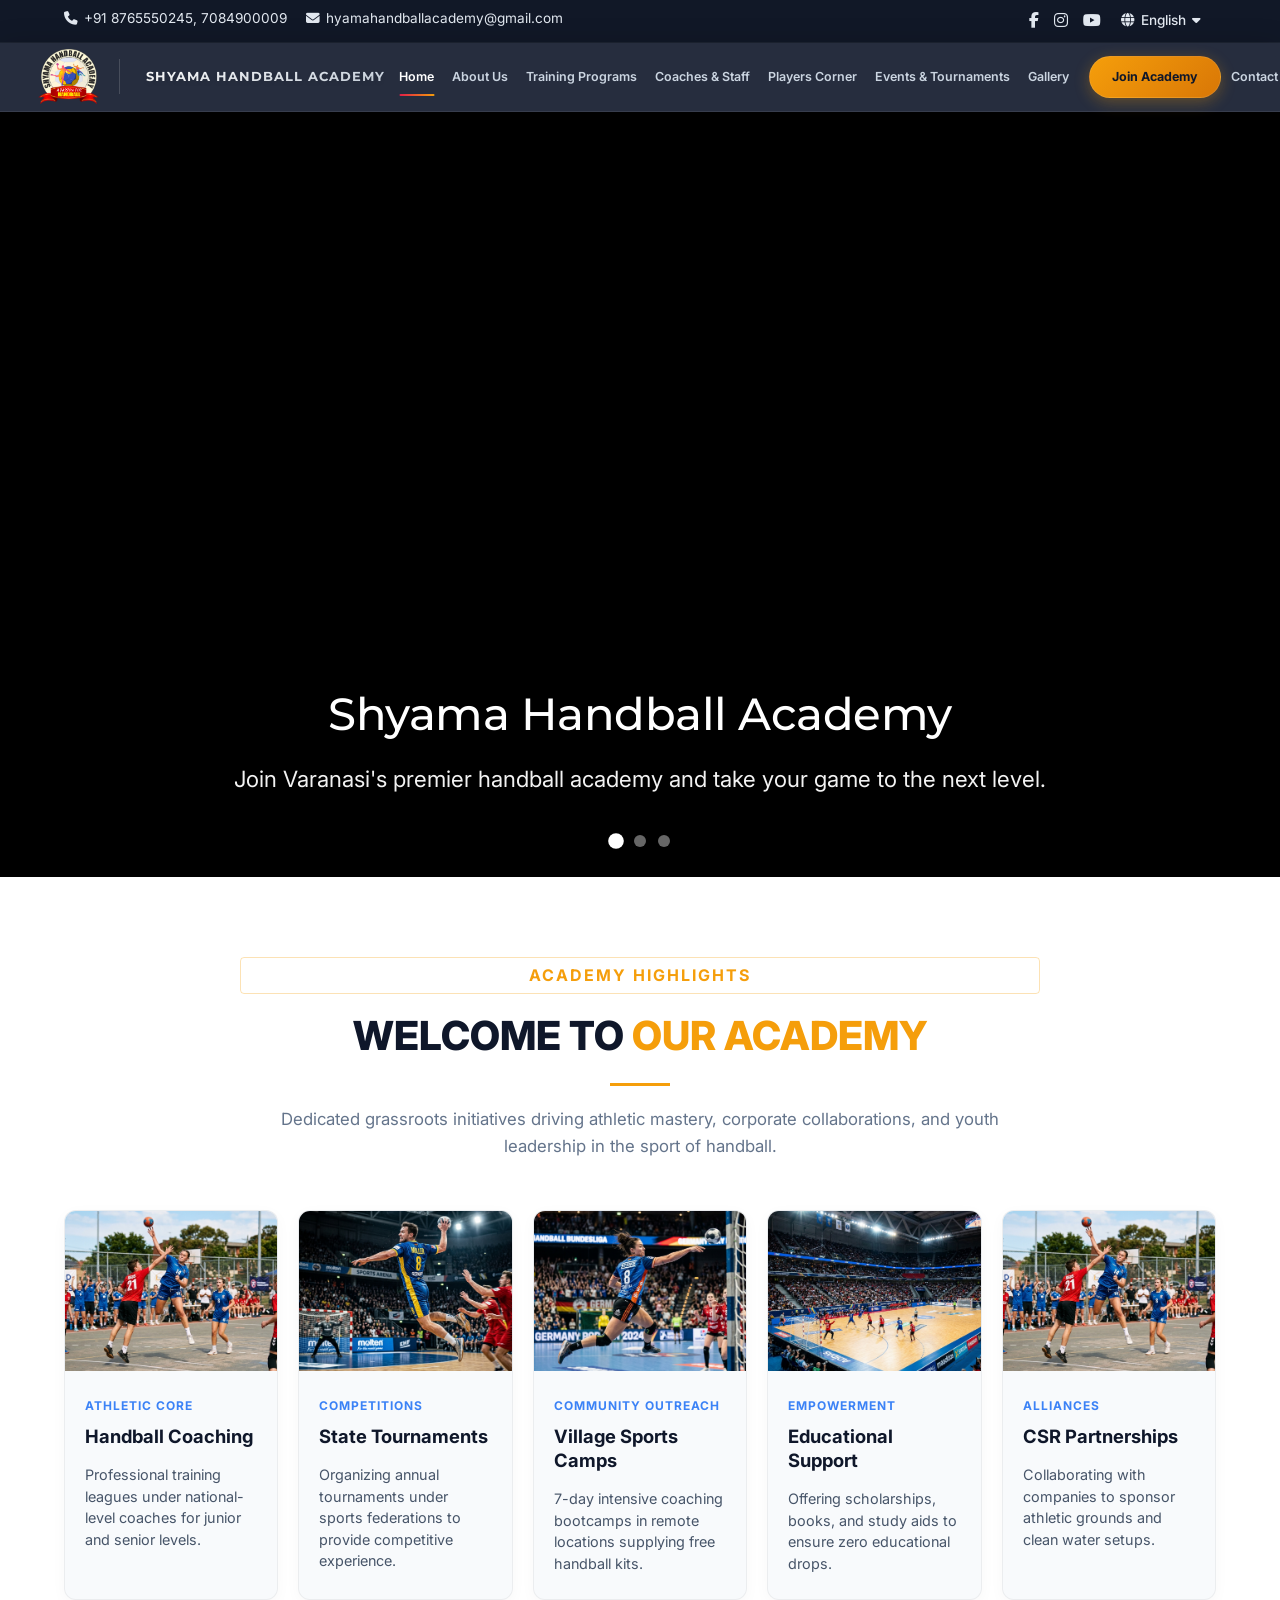
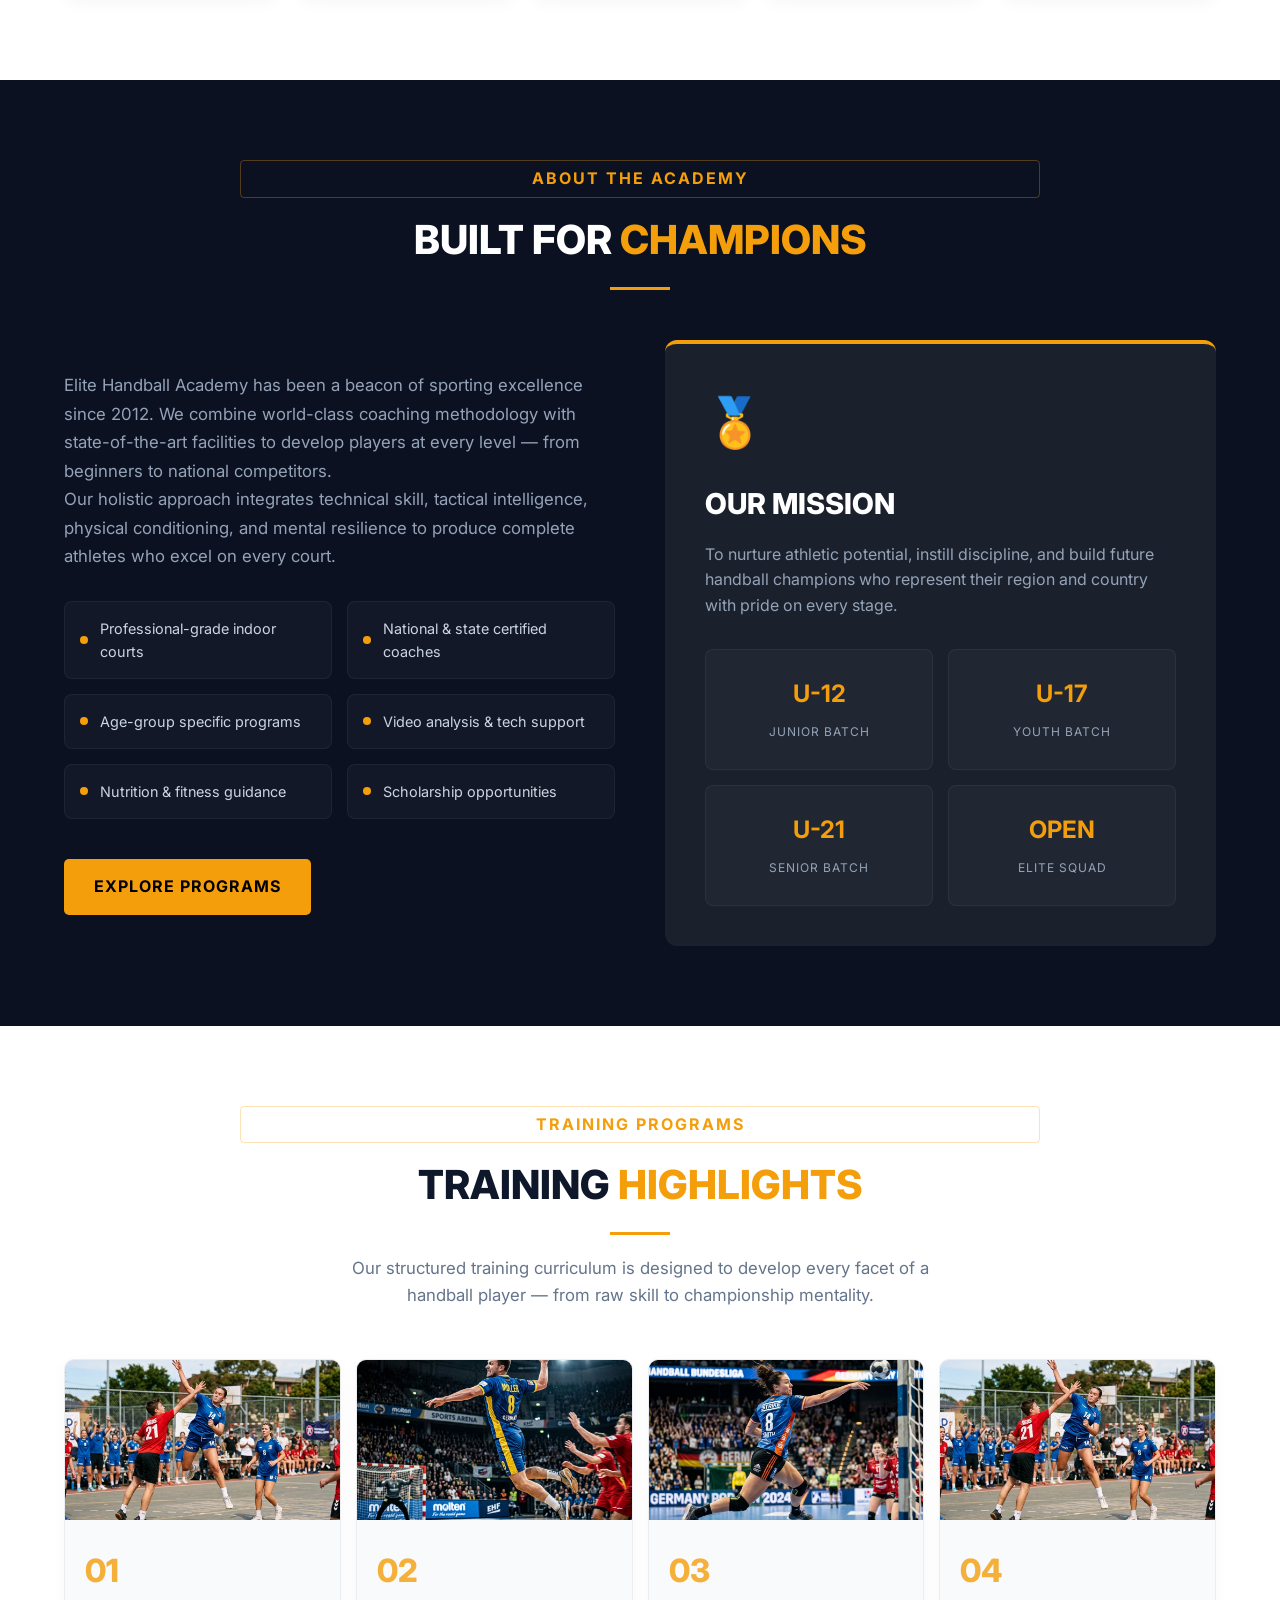
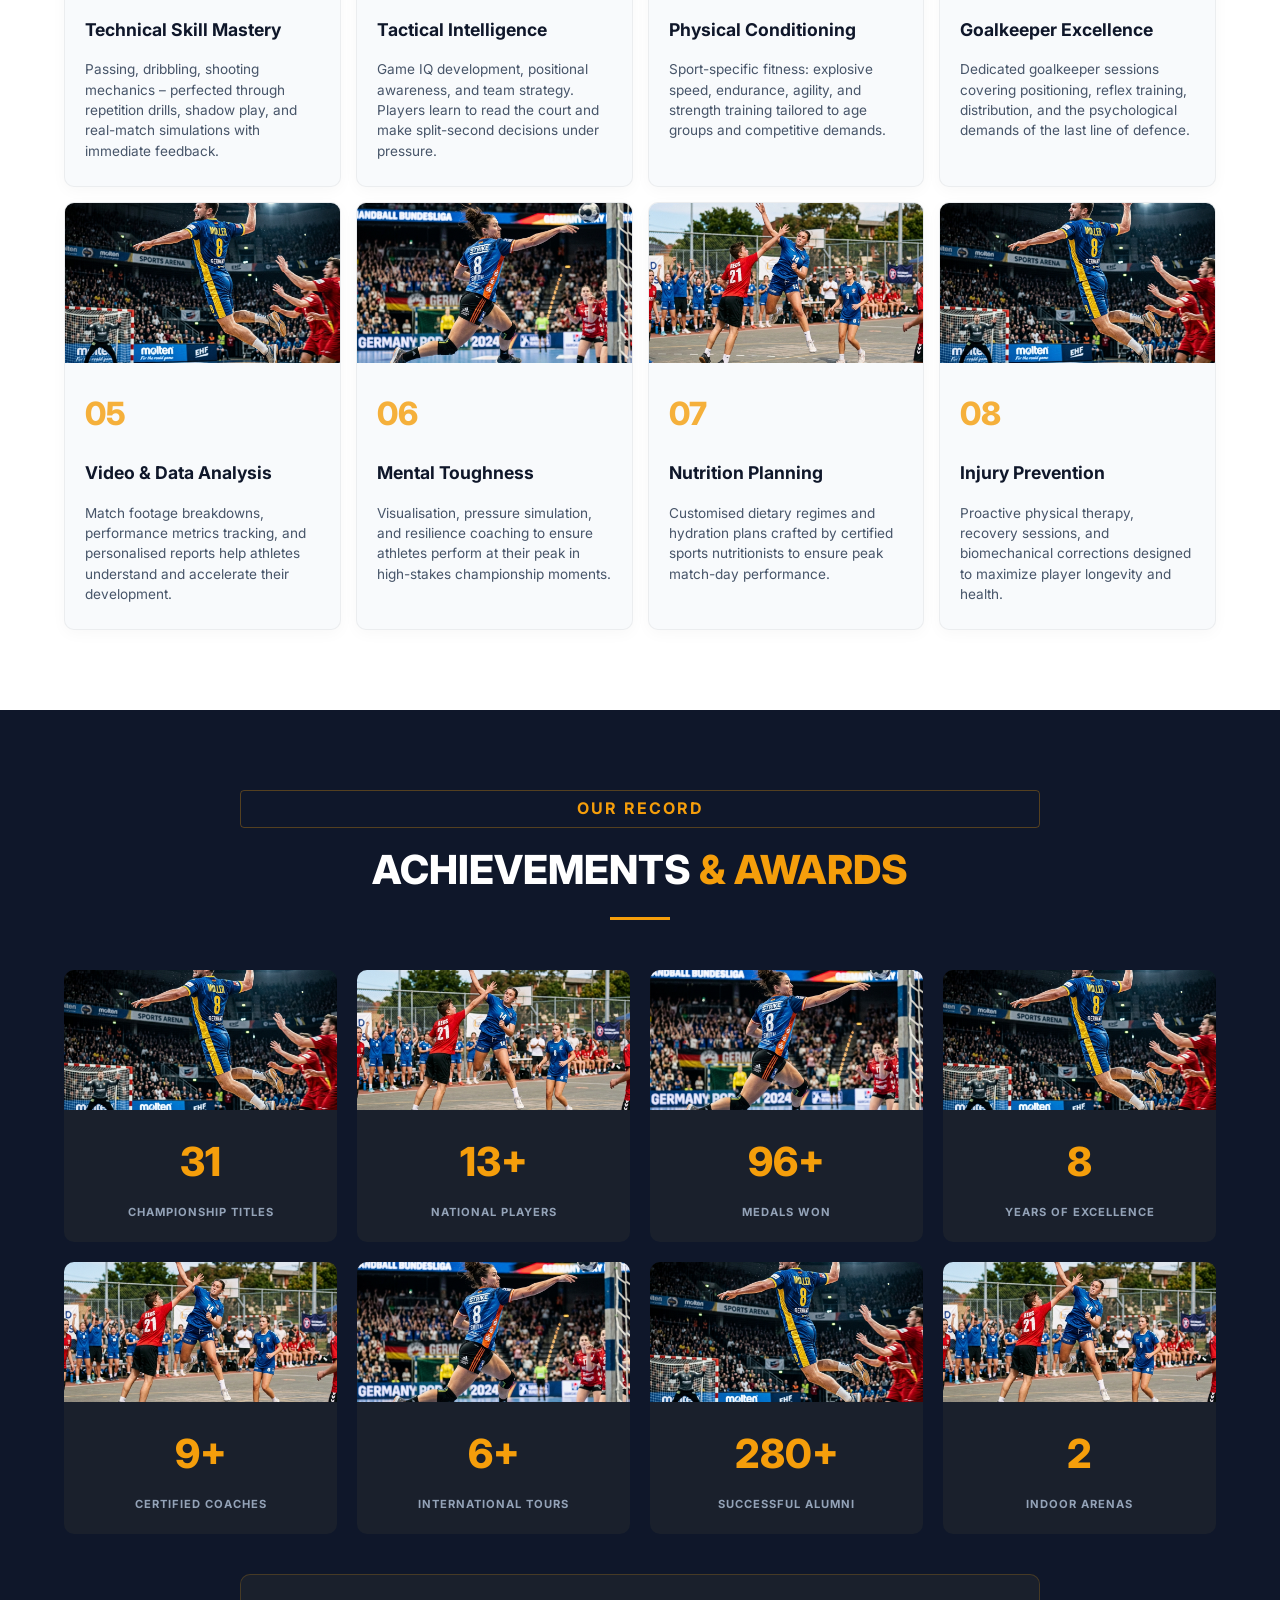
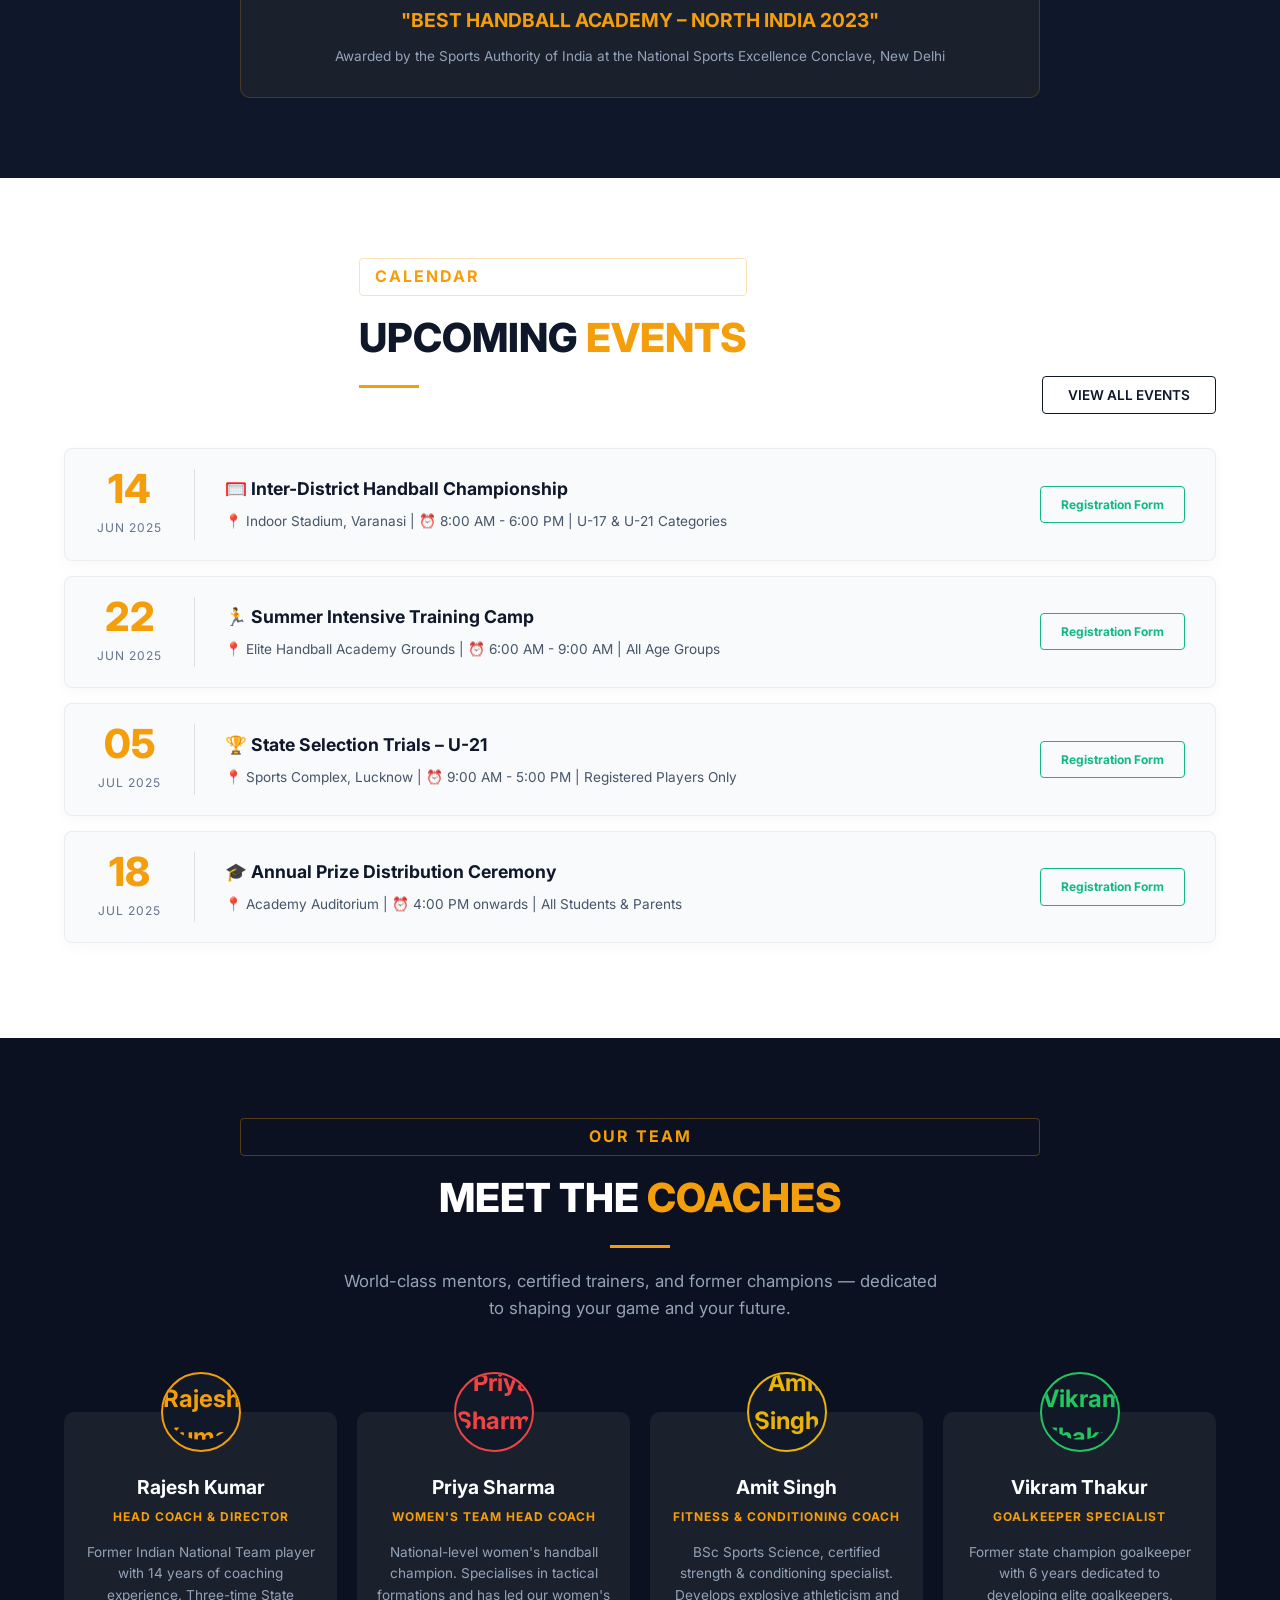
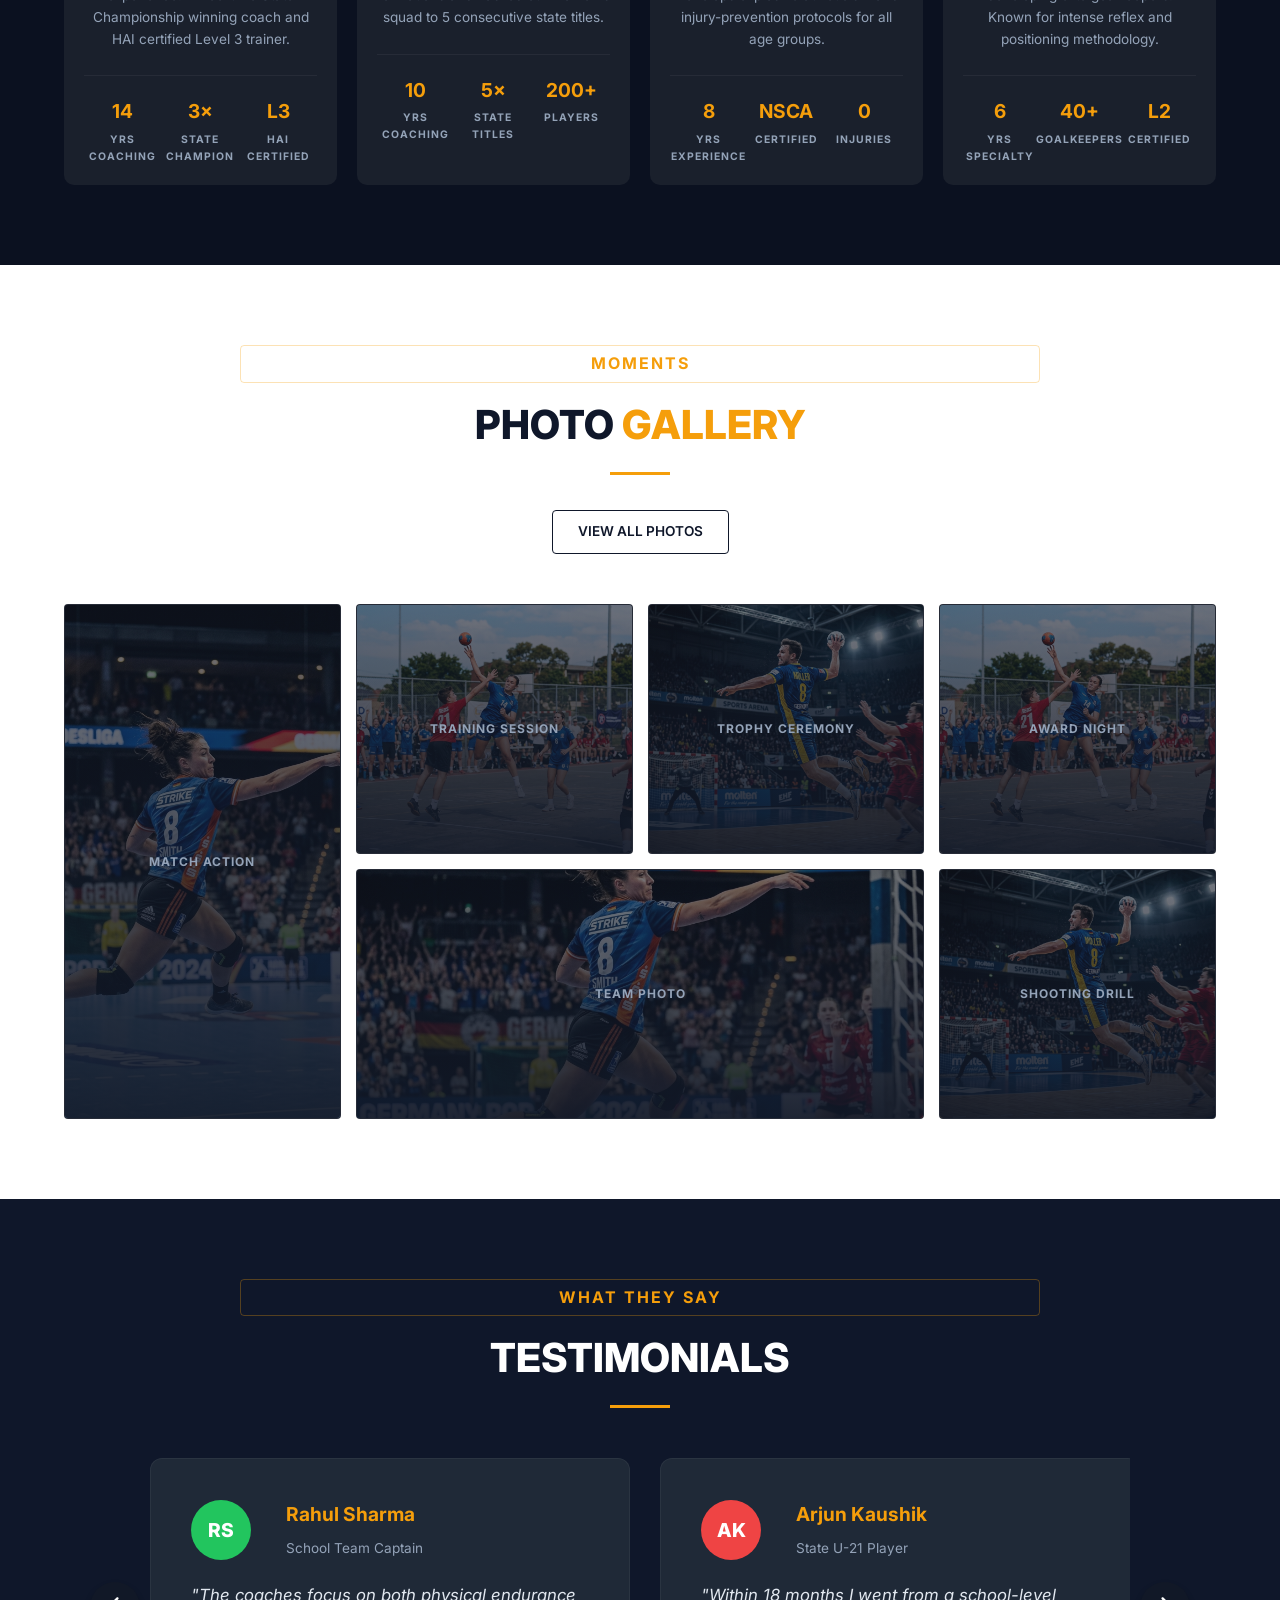
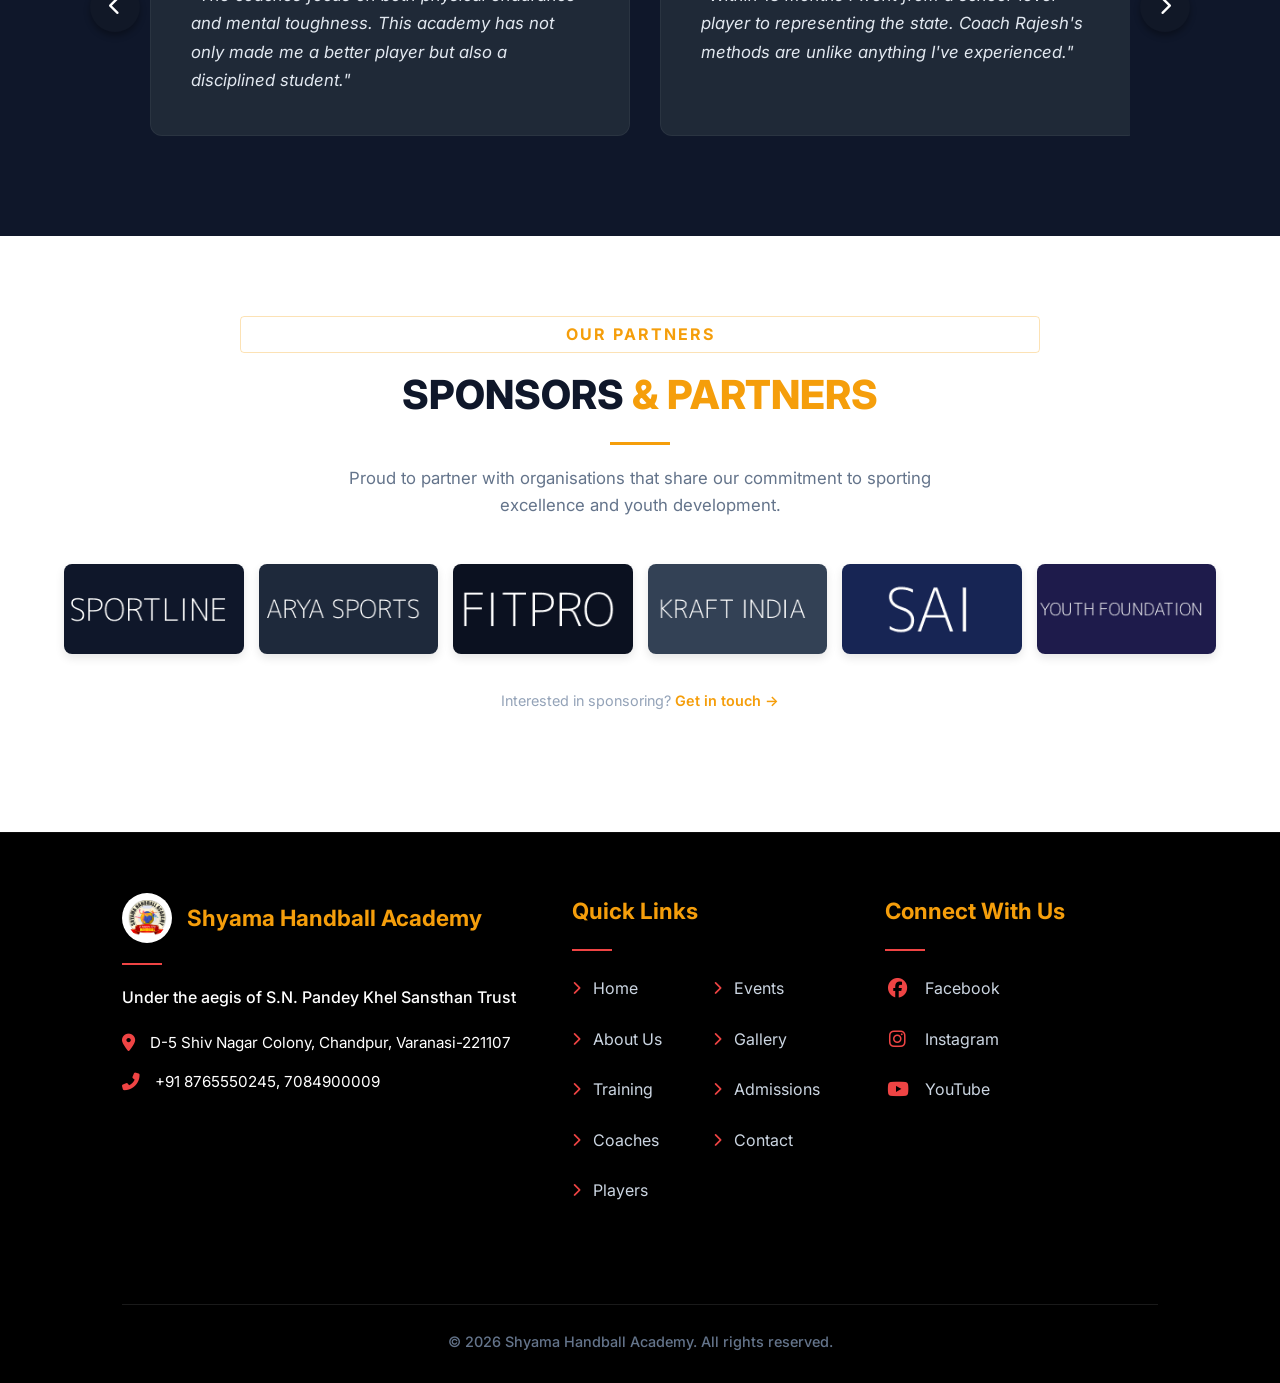
==== commit 24d4fc4e: "update" ====
--- a/index.html
+++ b/index.html
@@ -42,7 +42,7 @@
             <li><a href="players.html">Players Corner</a></li>
             <li><a href="events.html">Events & Tournaments</a></li>
             <li><a href="gallery.html">Gallery</a></li>
-            <li><a href="join.html">Join Academy</a></li>
+            <li class="nav-btn-container"><a href="join.html" class="nav-btn">Join Academy</a></li>
             <li><a href="contact.html">Contact Us</a></li>
         </ul>
     </nav>
@@ -858,3 +858,4 @@
 
 
 
+
--- a/css/style.css
+++ b/css/style.css
@@ -228,6 +228,68 @@
     background: linear-gradient(90deg, var(--secondary-color), var(--accent-color));
 }
 
+/* Medium desktop screens adjustments to prevent navigation wrapping/overflow */
+@media (min-width: 1280px) and (max-width: 1399px) {
+    .navbar {
+        padding: 0 3%;
+    }
+    .academy-name-text {
+        font-size: 0.82rem;
+        padding: 0 6px;
+    }
+    .nav-links {
+        gap: 2px;
+    }
+    .nav-links li a {
+        padding: 24px 8px;
+        font-size: 0.78rem;
+    }
+    .nav-links li a::after {
+        bottom: 15px;
+    }
+    .nav-links li a:hover::after,
+    .nav-links li a.active::after {
+        width: calc(100% - 16px);
+    }
+}
+
+/* Style for Join Academy CTA Button */
+.nav-links li.nav-btn-container {
+    margin-left: 10px; /* Space it out from other links */
+}
+
+.nav-links li a.nav-btn {
+    background: linear-gradient(135deg, var(--accent-color) 0%, #d97706 100%); /* Gold gradient */
+    color: var(--primary-color) !important;
+    font-weight: 700;
+    padding: 10px 22px;
+    border-radius: 50px;
+    box-shadow: 0 4px 15px rgba(245, 158, 11, 0.3);
+    transition: all 0.3s ease;
+    border: 1px solid rgba(255, 255, 255, 0.1);
+    height: auto; /* Overrides default link height */
+    display: inline-flex;
+    align-items: center;
+}
+
+/* Hover effects for CTA */
+.nav-links li a.nav-btn:hover {
+    transform: translateY(-2px);
+    box-shadow: 0 6px 20px rgba(245, 158, 11, 0.5);
+    background: linear-gradient(135deg, #fbbf24 0%, var(--accent-color) 100%);
+    color: var(--primary-color) !important;
+}
+
+/* Active/Focus state for CTA */
+.nav-links li a.nav-btn:active {
+    transform: translateY(0);
+}
+
+/* Disable the hover underline animation for the CTA button */
+.nav-links li.nav-btn-container a::after {
+    display: none !important;
+}
+
 /* Mobile Menu Toggle */
 .mobile-menu-btn {
     display: none;
@@ -902,7 +964,7 @@
     }
 }
 
-@media (max-width: 1199px) {
+@media (max-width: 1279px) {
     .navbar {
         display: flex;
         justify-content: space-between;
@@ -969,6 +1031,20 @@
     .close-menu {
         display: none !important;
     }
+    .nav-links li.nav-btn-container {
+        margin-left: 0;
+        padding: 15px 24px;
+        width: 100%;
+    }
+    .nav-links li a.nav-btn {
+        width: 100%;
+        justify-content: center;
+        padding: 14px 20px;
+        box-shadow: 0 4px 10px rgba(245, 158, 11, 0.2);
+    }
+    .nav-links li a.nav-btn:hover {
+        padding-left: 20px; /* Overrides the mobile sliding indentation */
+    }
     .hero-content h1 {
         font-size: 1.8rem;
     }
@@ -1771,7 +1847,7 @@
     flex-direction: row;
     gap: 50px;
 }
-@media (max-width: 1199px) {
+@media (max-width: 1279px) {
     .responsive-flex {
         flex-direction: column;
         gap: 30px;
@@ -1920,7 +1996,7 @@
     .footer-container { grid-template-columns: 1fr; }
 }
 
-@media (max-width: 1199px) {
+@media (max-width: 1279px) {
     .event-row { flex-direction: column; text-align: center; }
     .event-date { border-right: none; border-bottom: 1px solid rgba(255, 255, 255, 0.1); padding-right: 0; padding-bottom: 15px; margin-bottom: 15px; width: 100%; }
     .event-details { padding: 0; margin-bottom: 15px; }
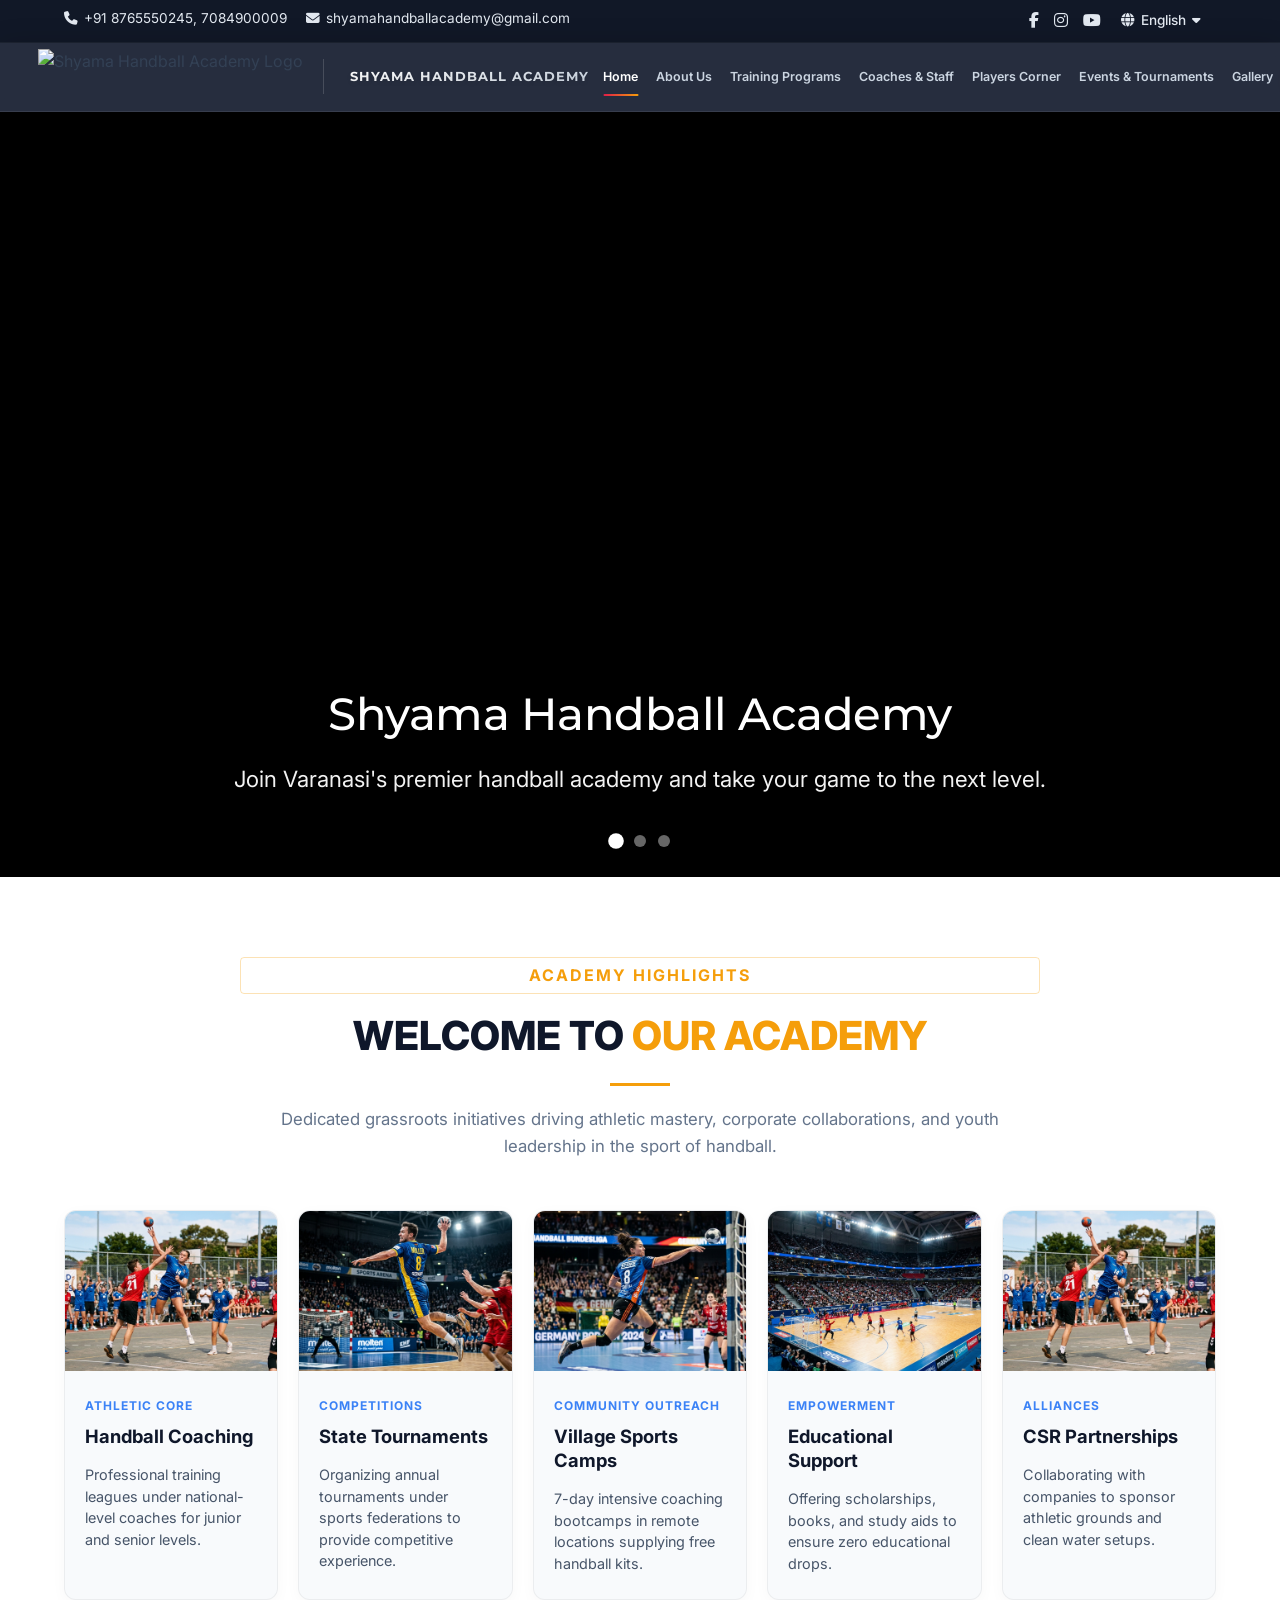
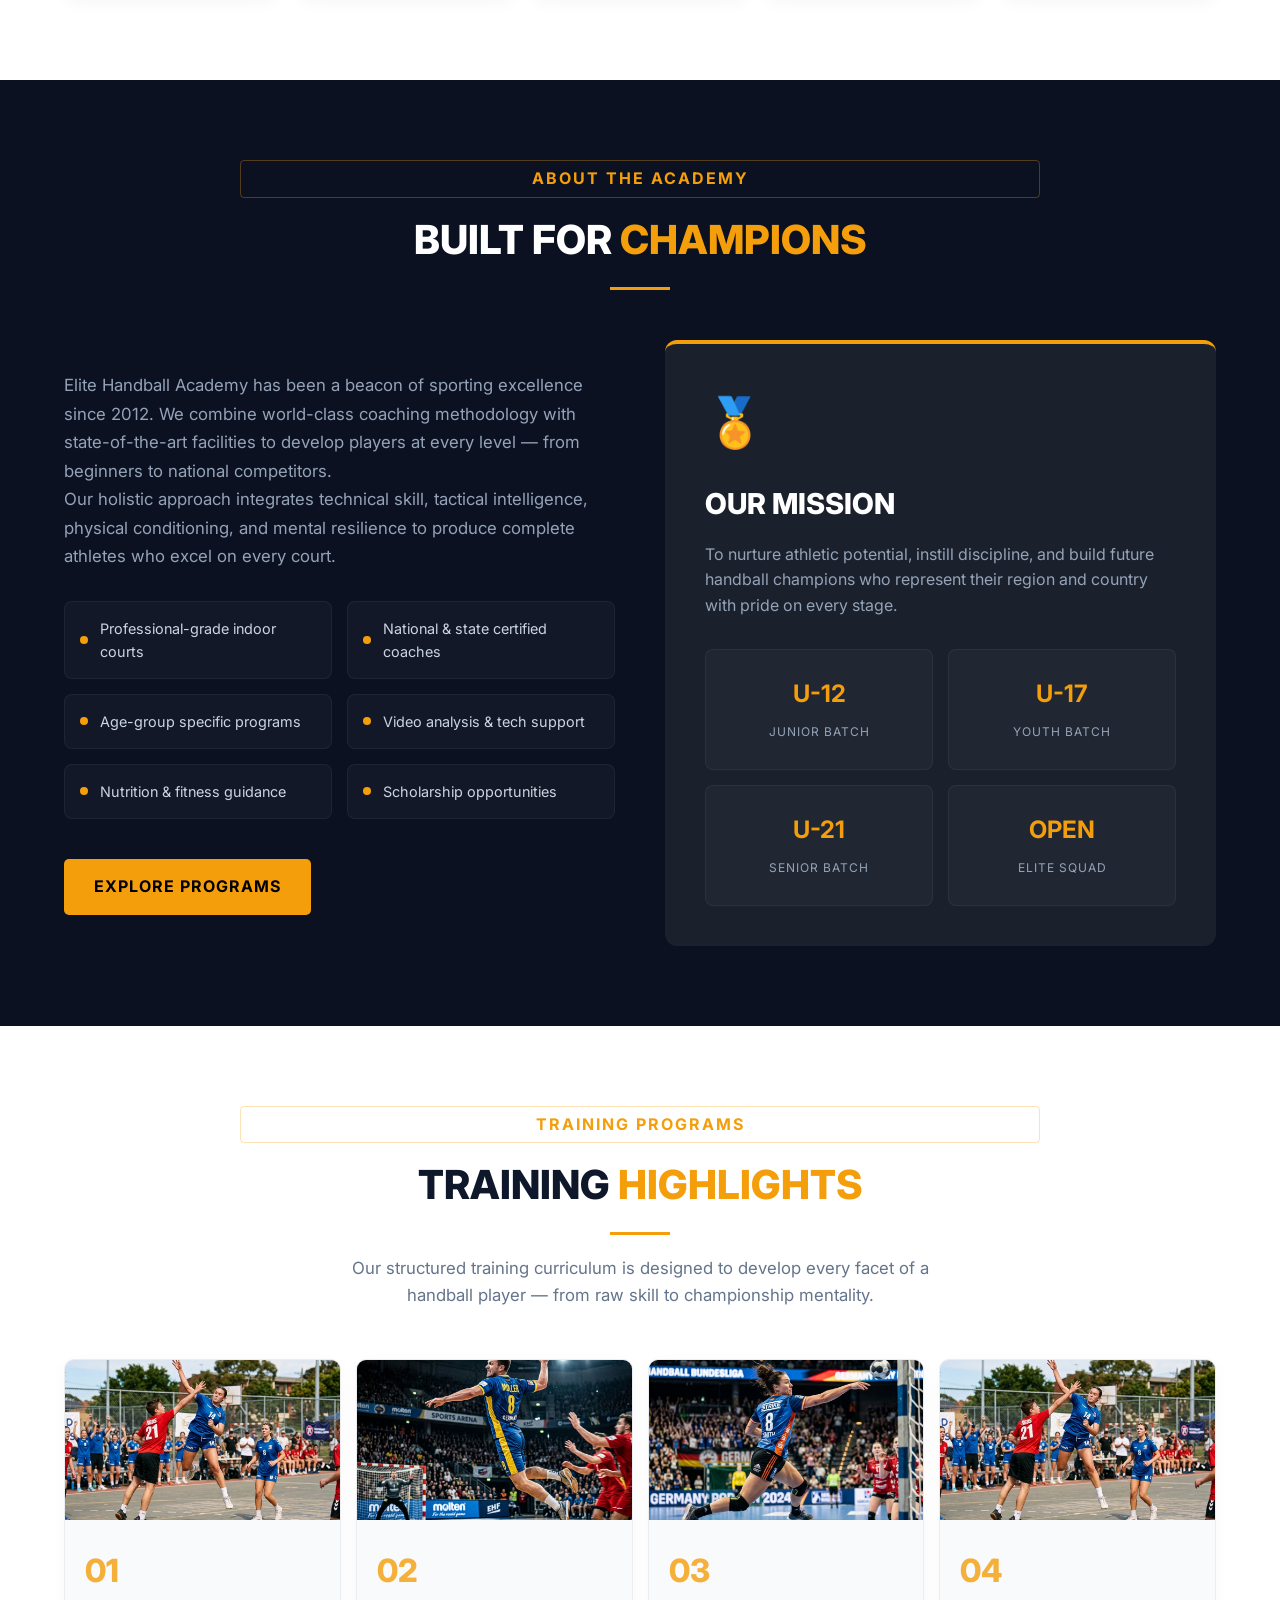
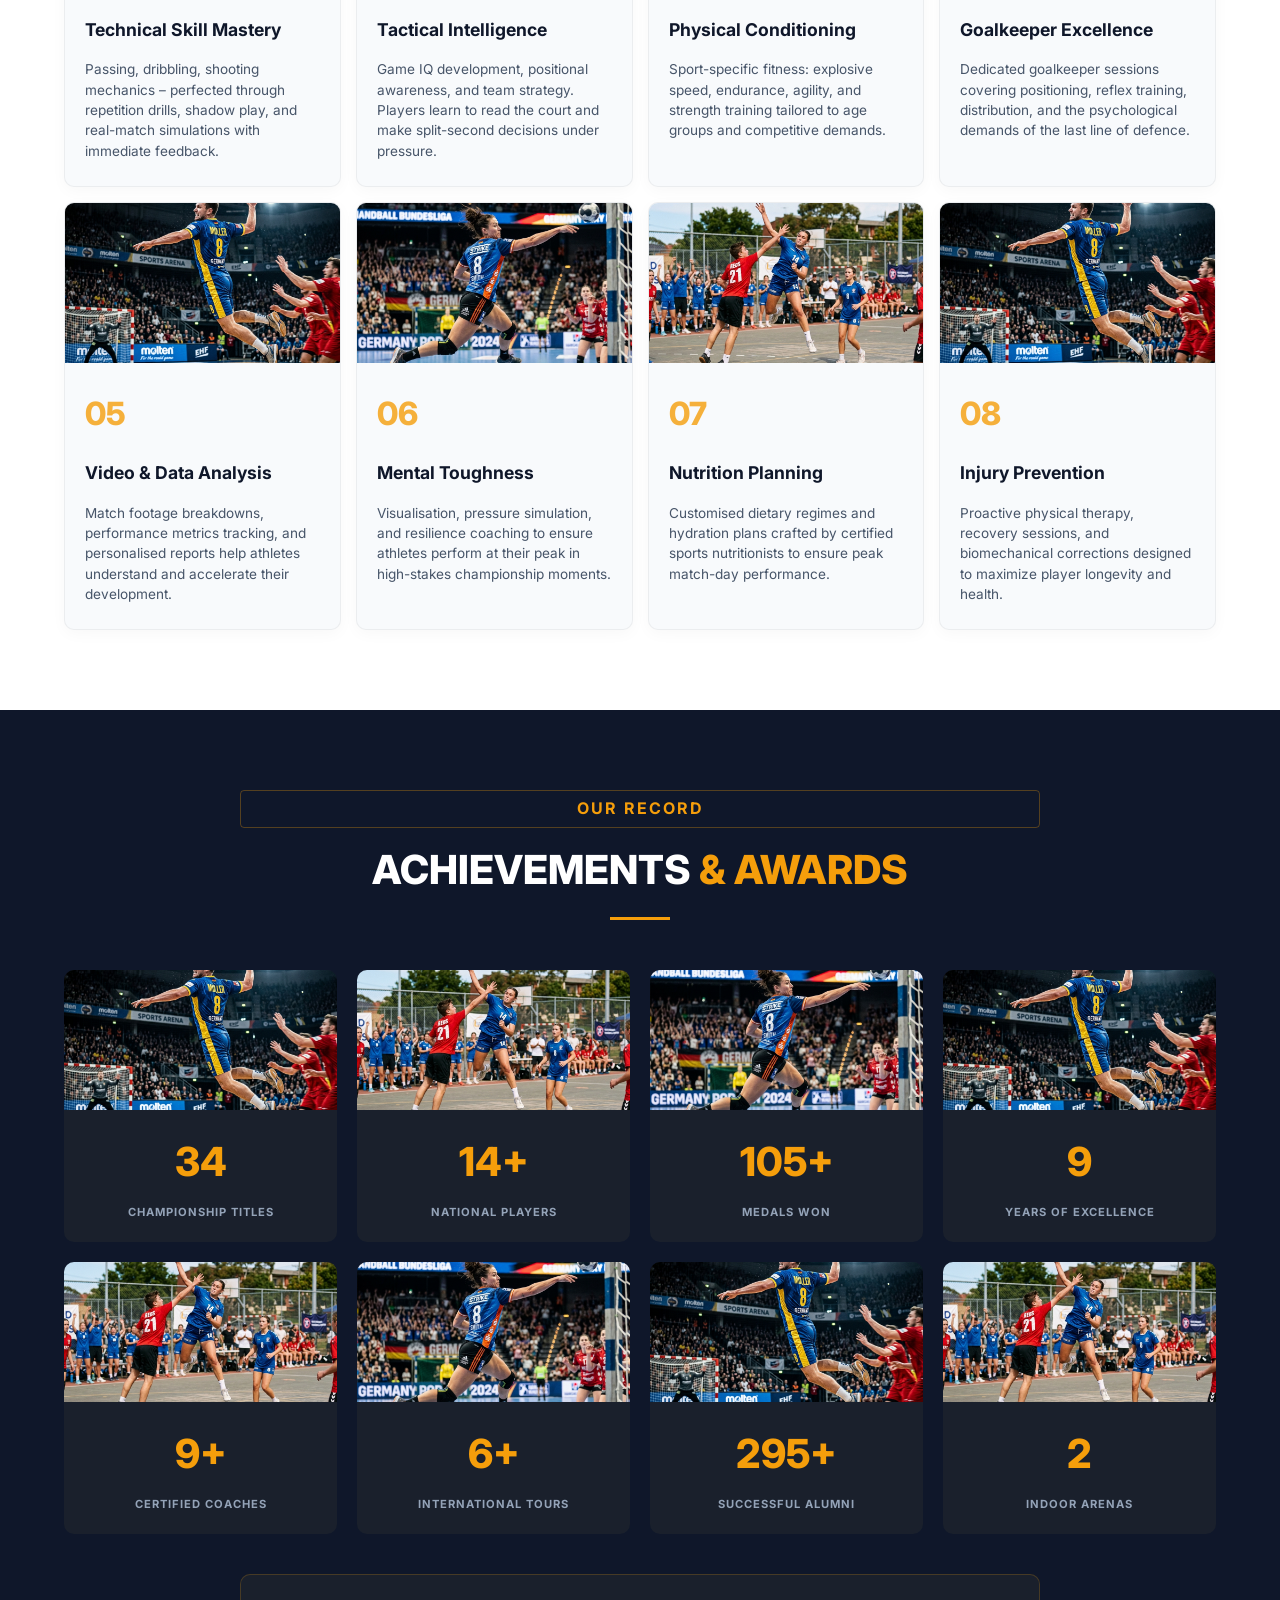
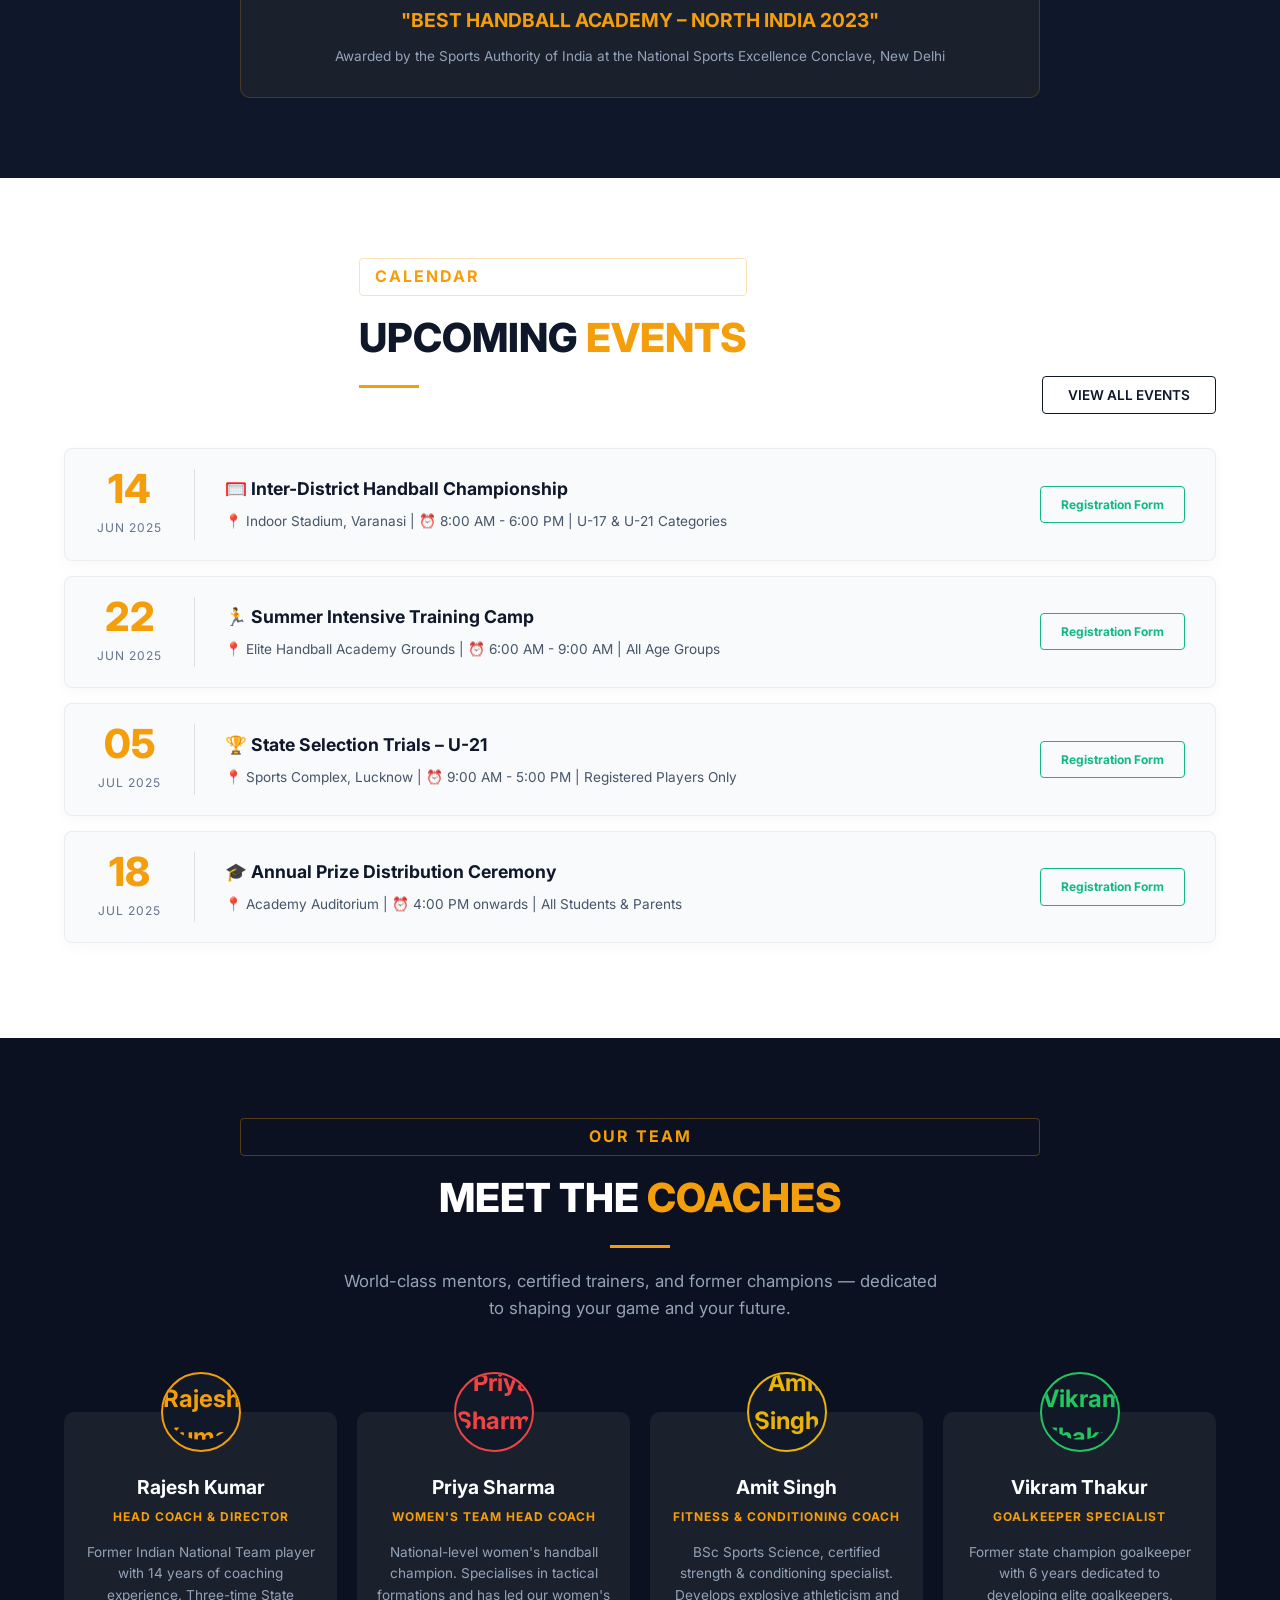
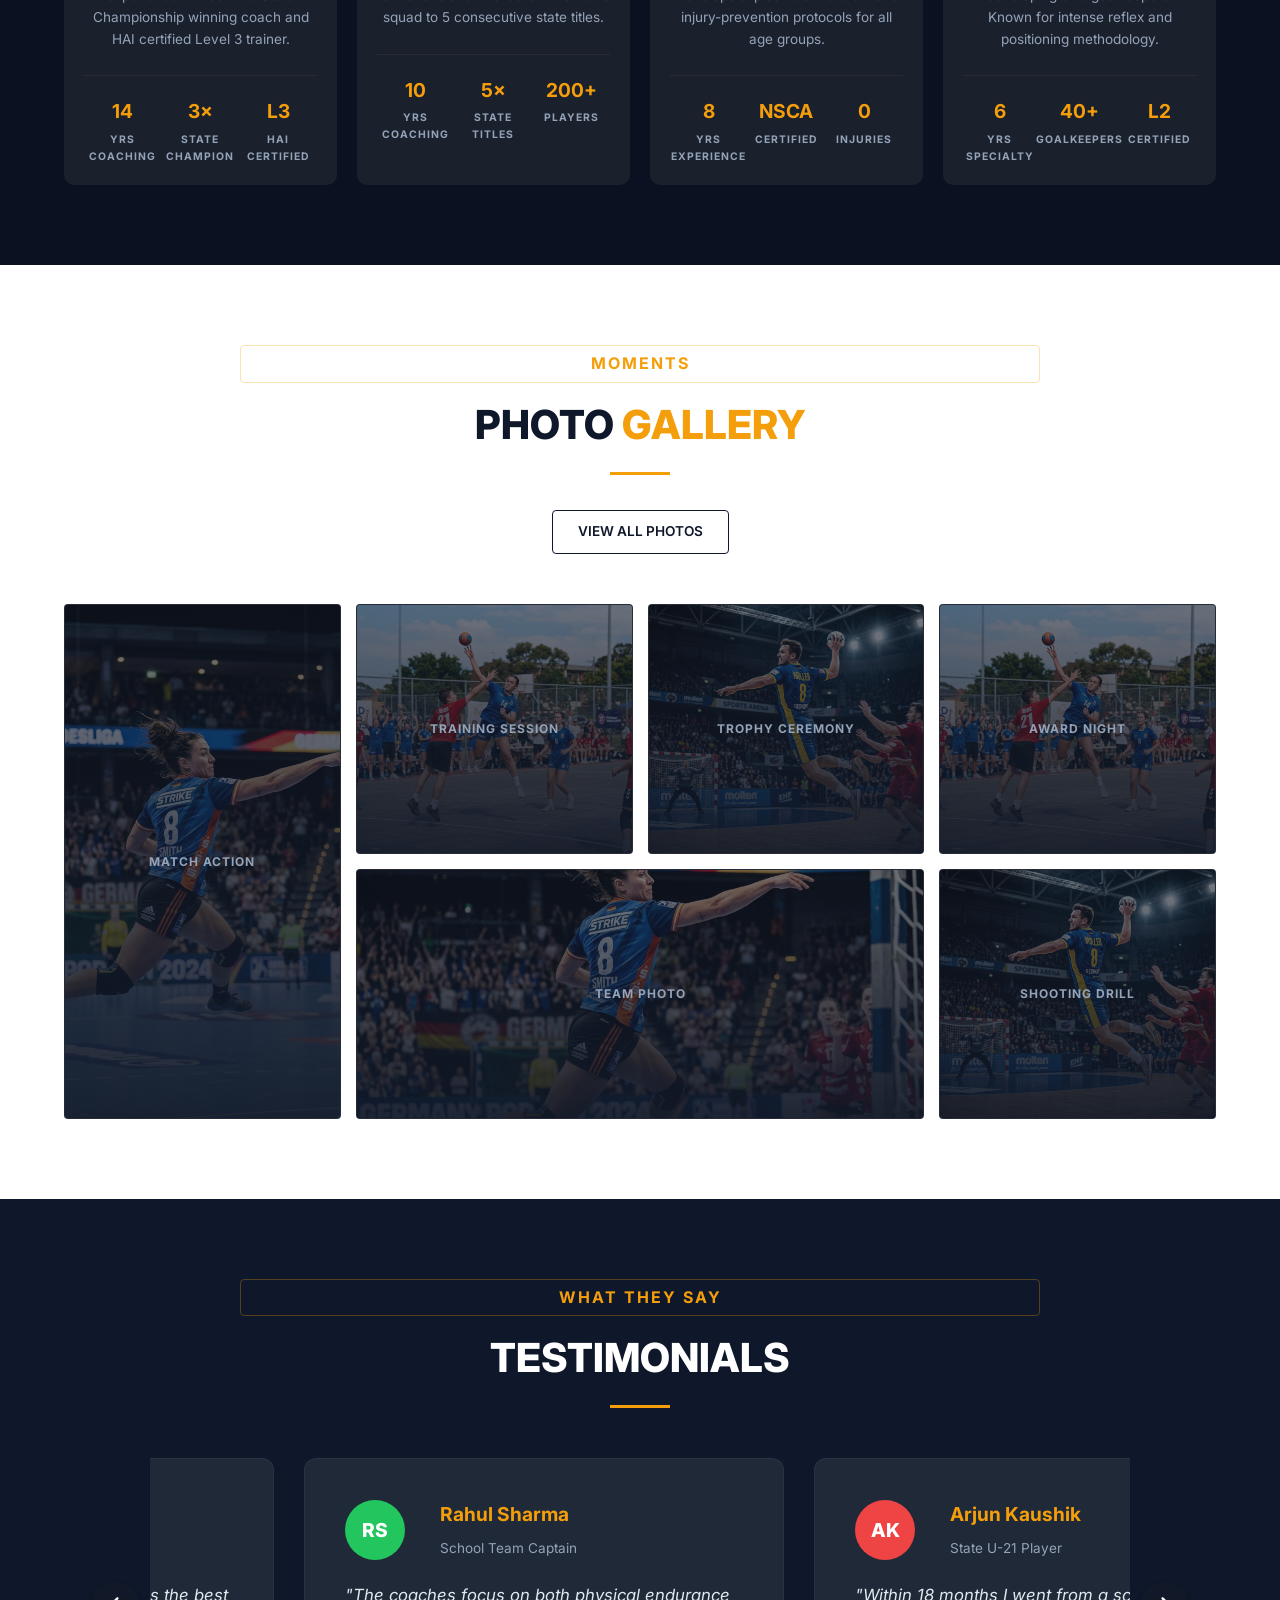
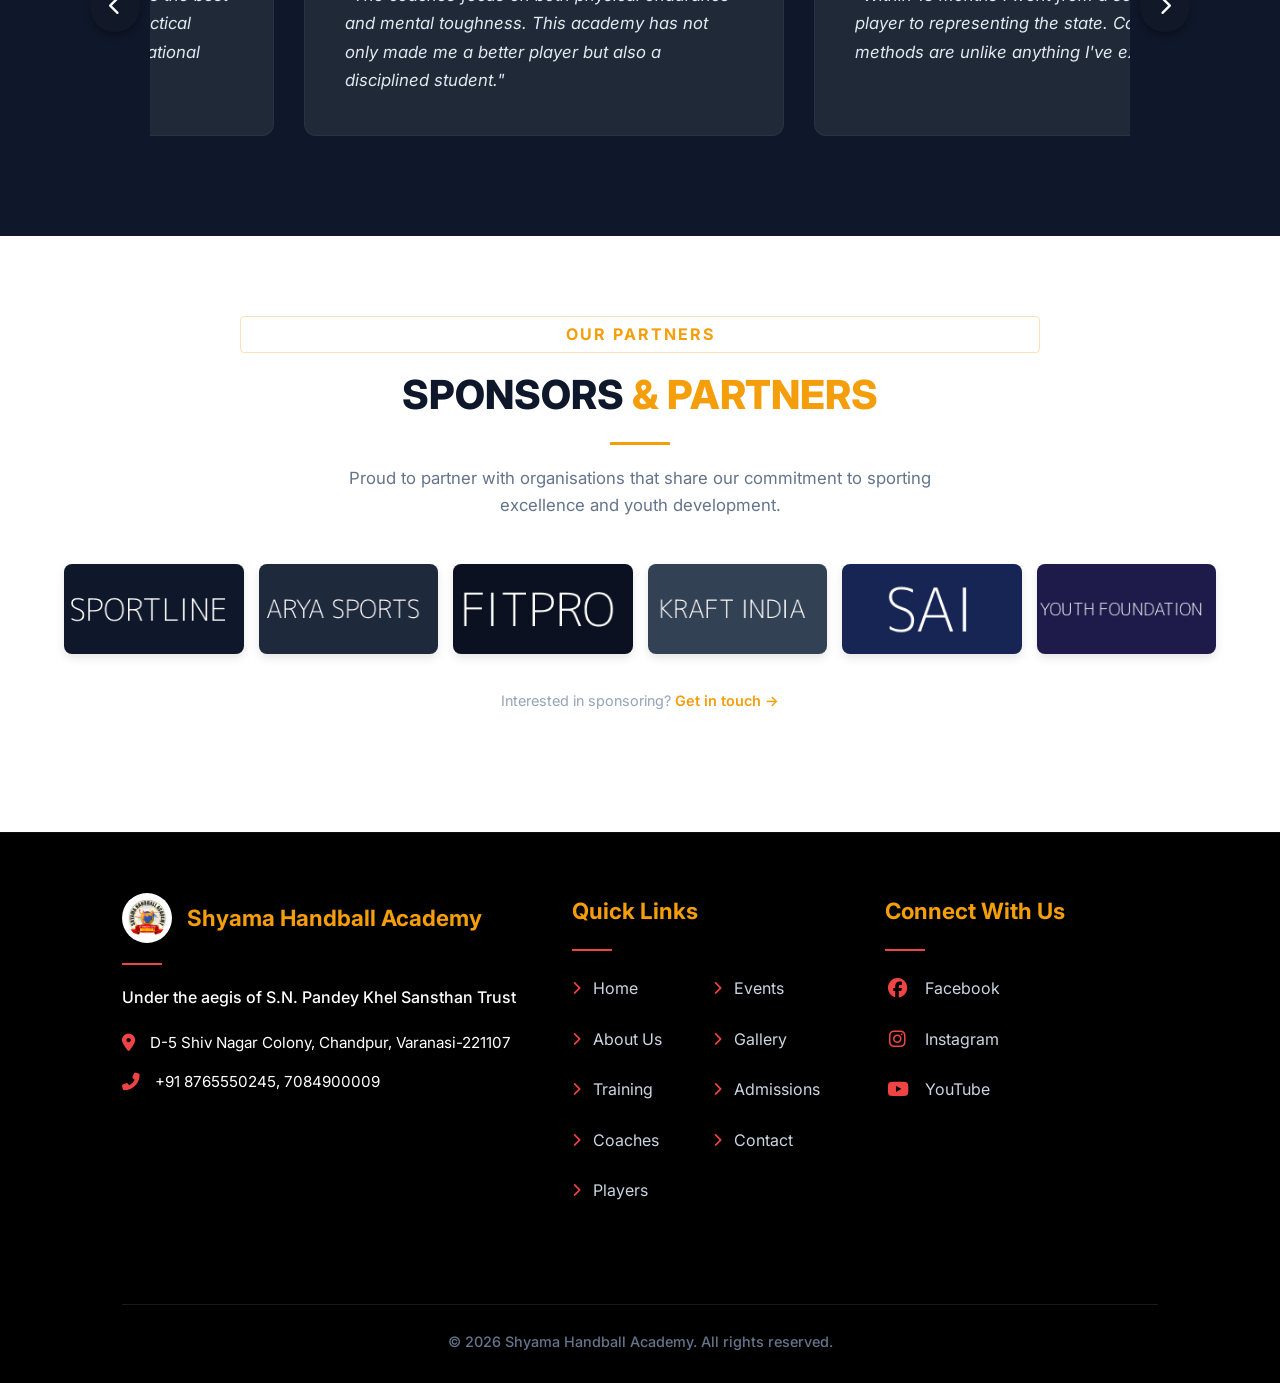
==== commit 70af2e88: "update" ====
--- a/index.html
+++ b/index.html
@@ -17,7 +17,7 @@
     <div class="top-bar">
         <div class="top-bar-left">
             <span><i class="fas fa-phone"></i> +91 8765550245, 7084900009</span>
-            <span><i class="fas fa-envelope"></i> hyamahandballacademy@gmail.com</span>
+            <span><i class="fas fa-envelope"></i> shyamahandballacademy@gmail.com</span>
         </div>
         <div class="top-bar-right">
             <a href="https://facebook.com" target="_blank"><i class="fab fa-facebook-f"></i></a>
@@ -30,7 +30,7 @@
     <!-- Navigation -->
     <nav class="navbar">
         <div class="nav-logos">
-            <img src="Shyama Handball Academy.png" alt="Shyama Handball Academy Logo" class="logo-1">
+            <img src="SShyama Handball Academy.png" alt="Shyama Handball Academy Logo" class="logo-1">
             <div class="vertical-divider"></div>
             <span class="academy-name-text">Shyama Handball Academy</span>
         </div>
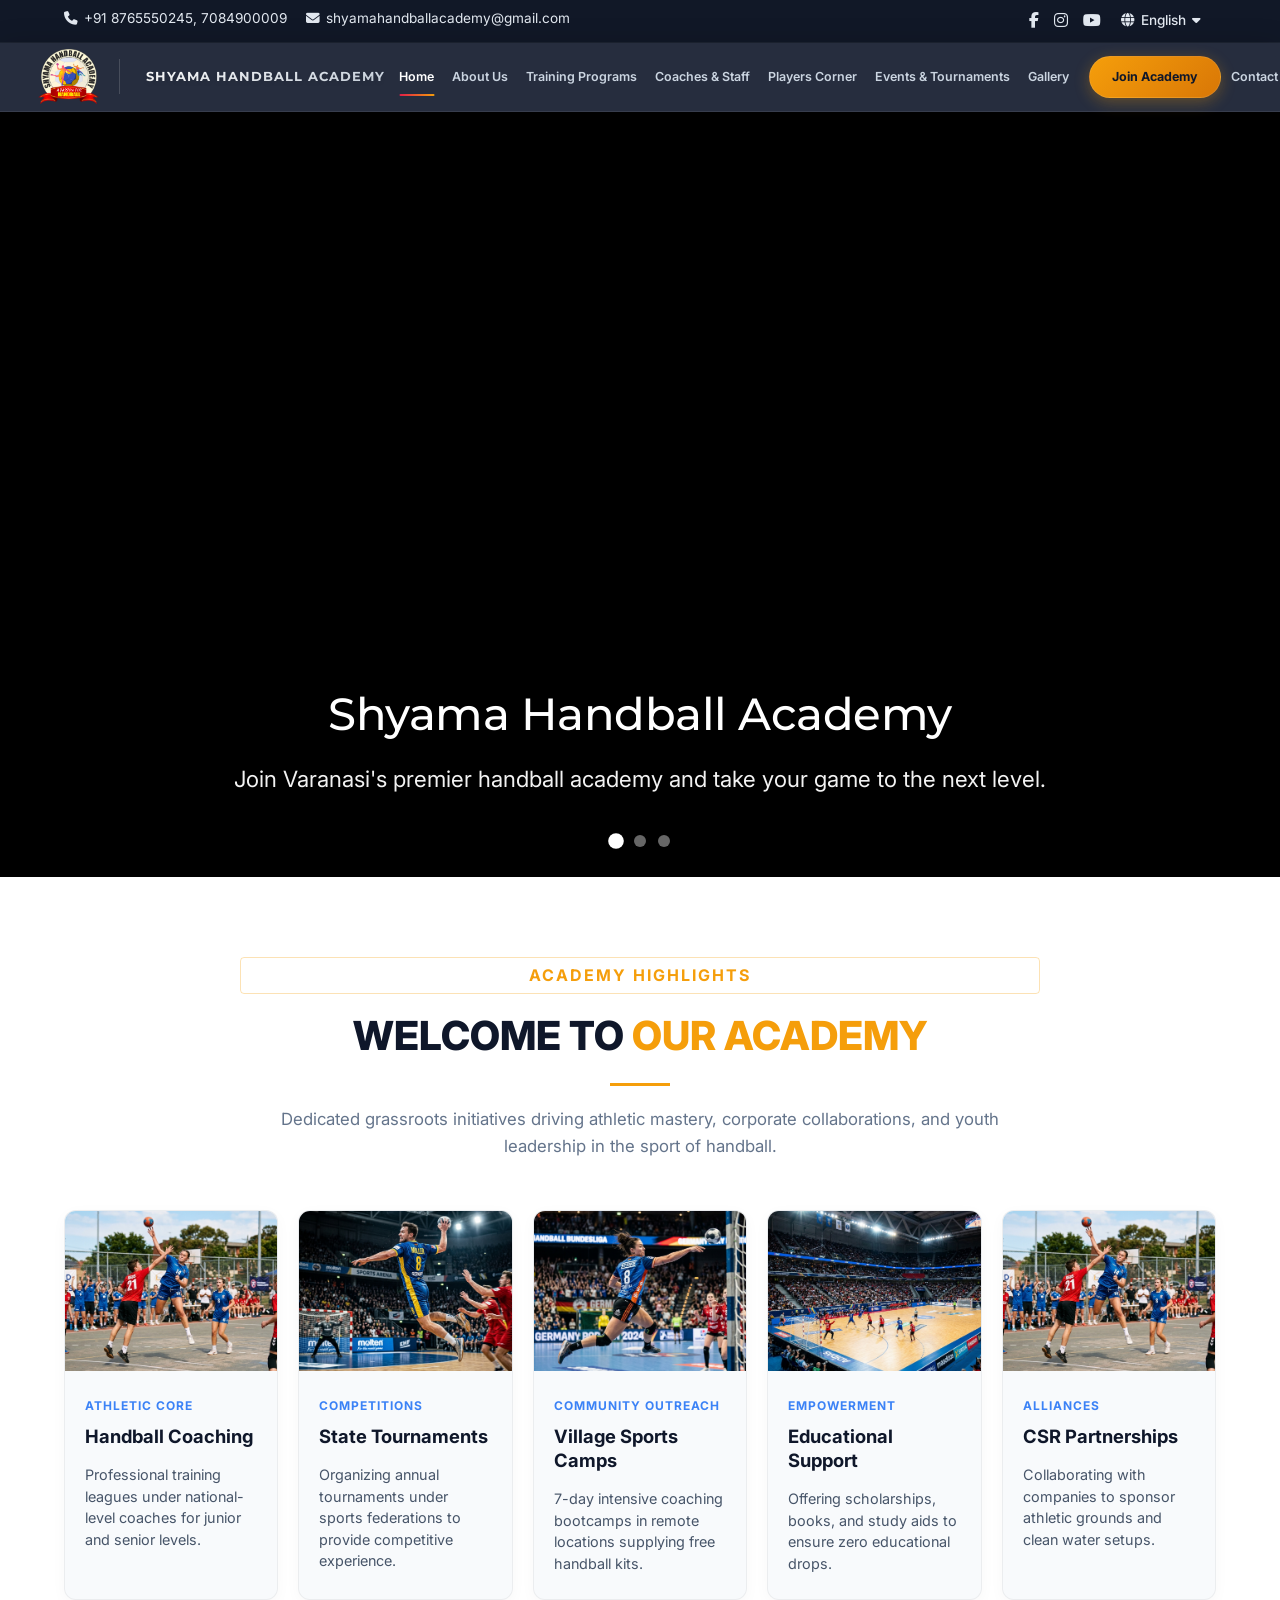
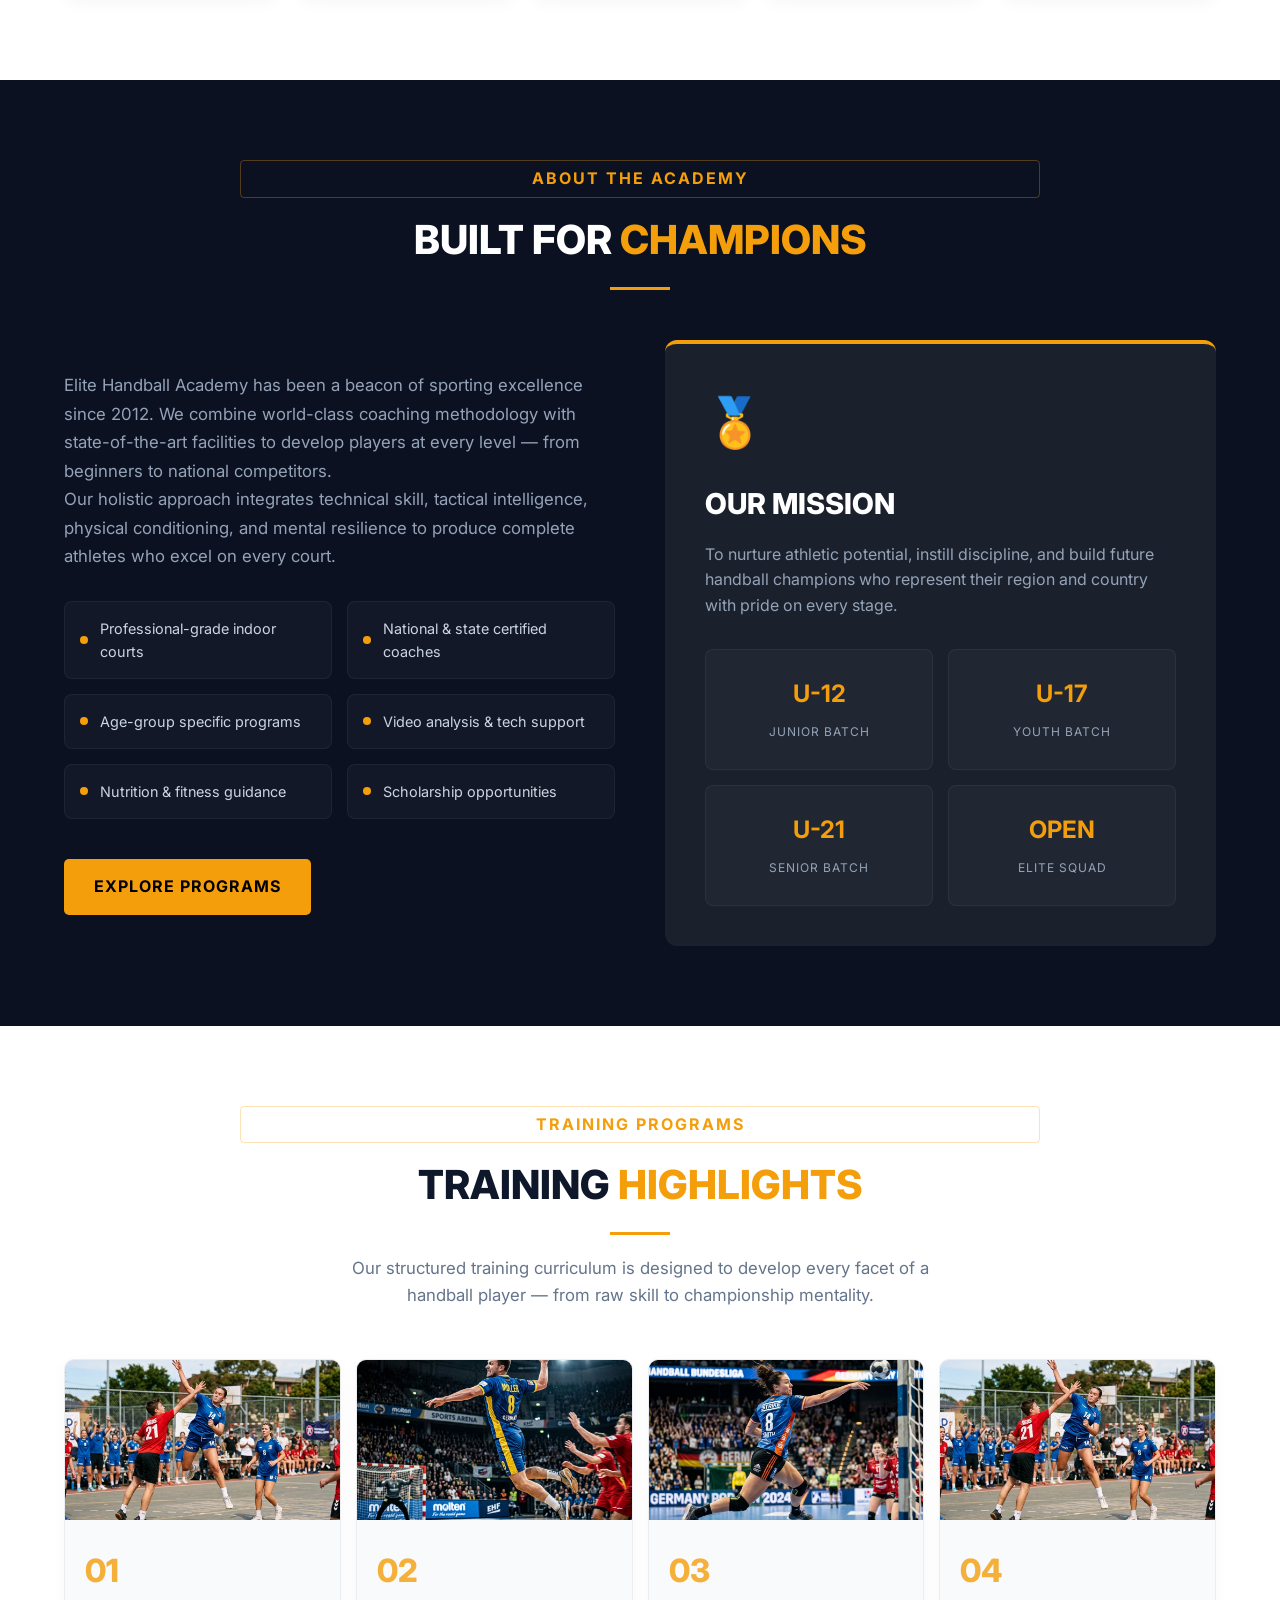
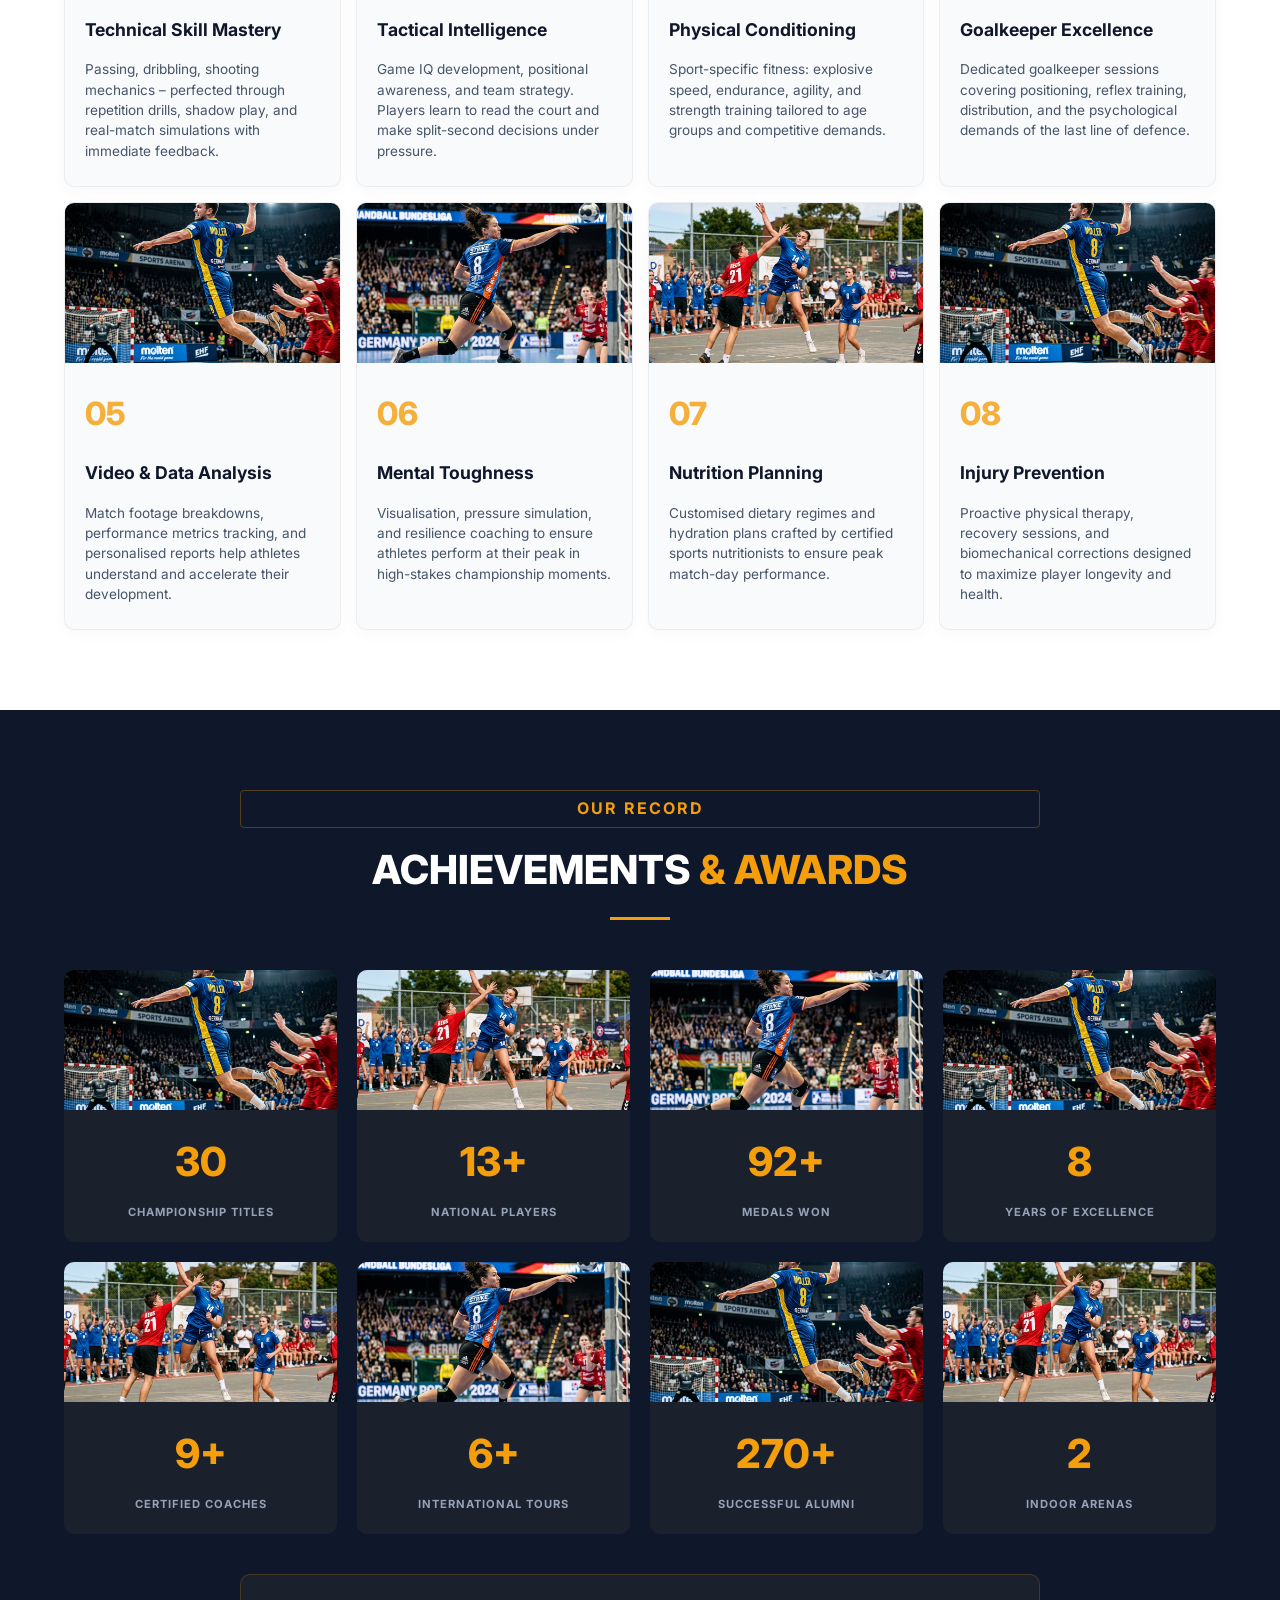
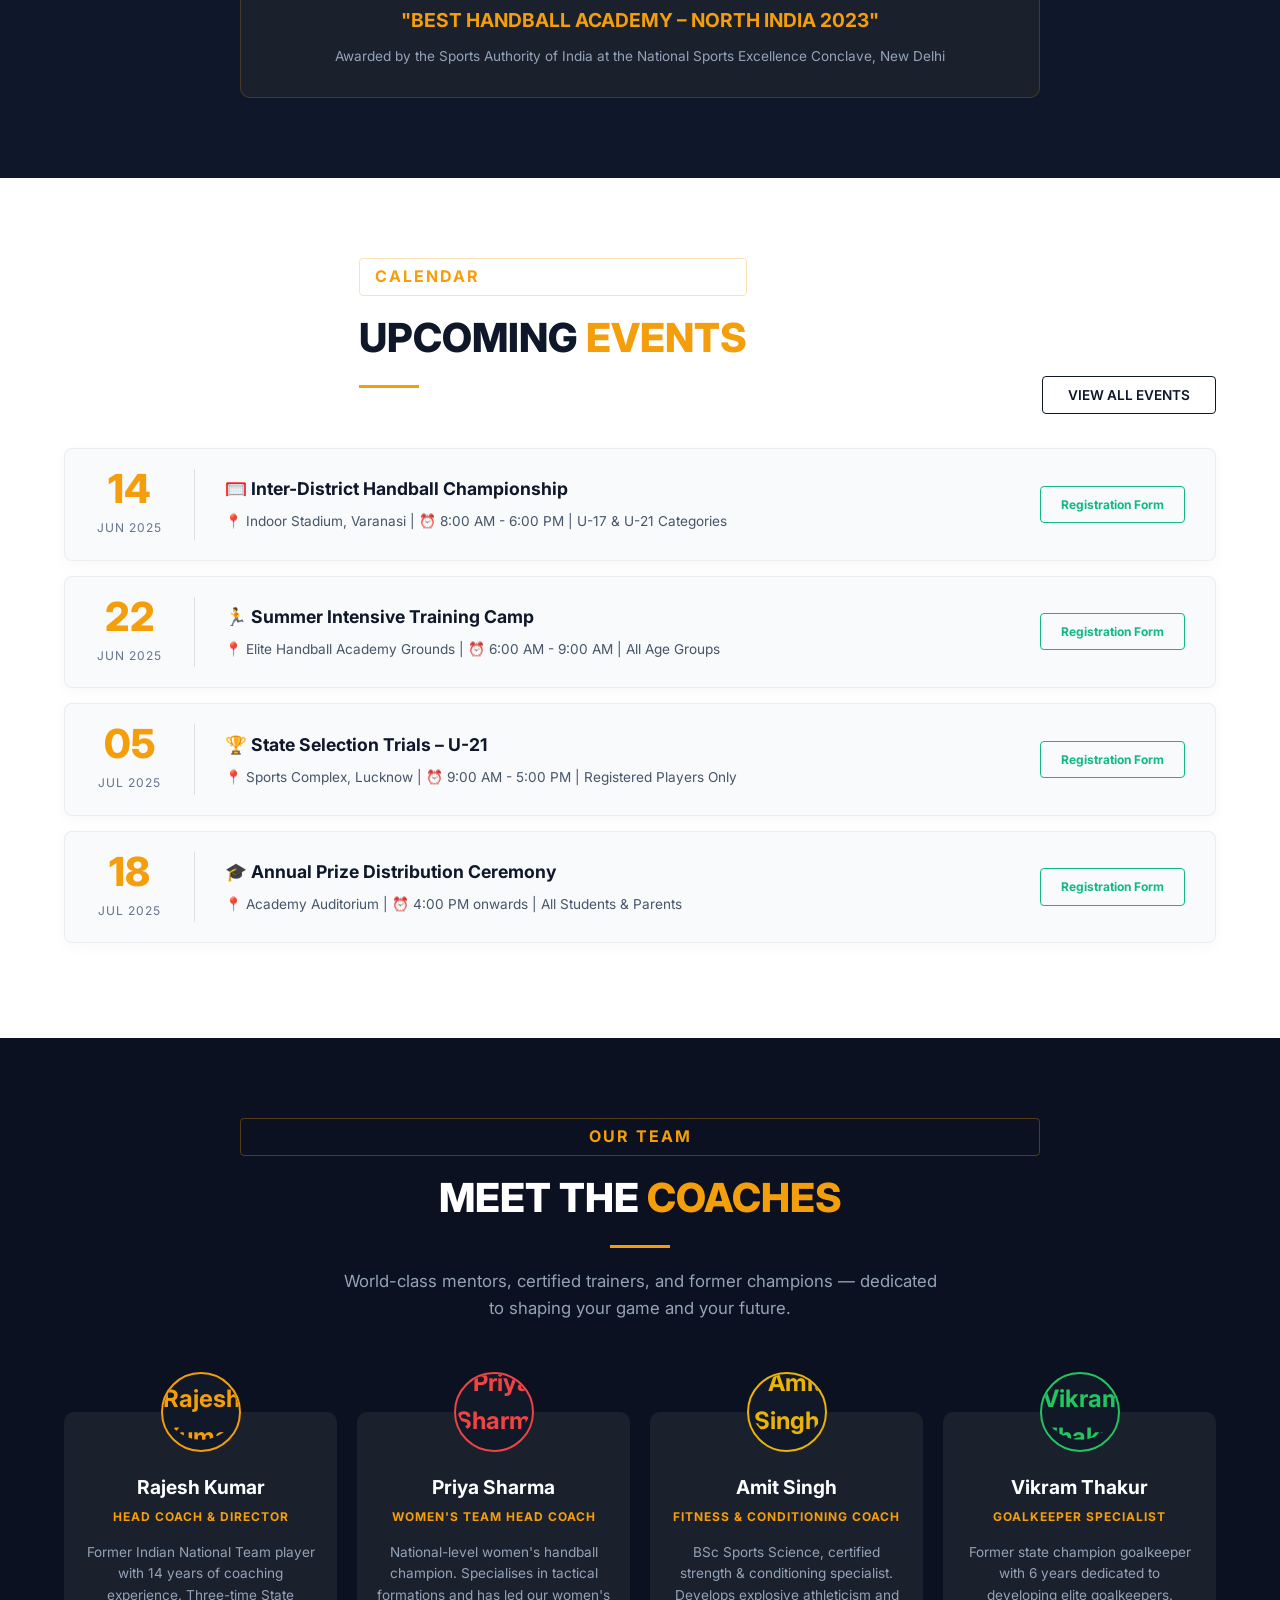
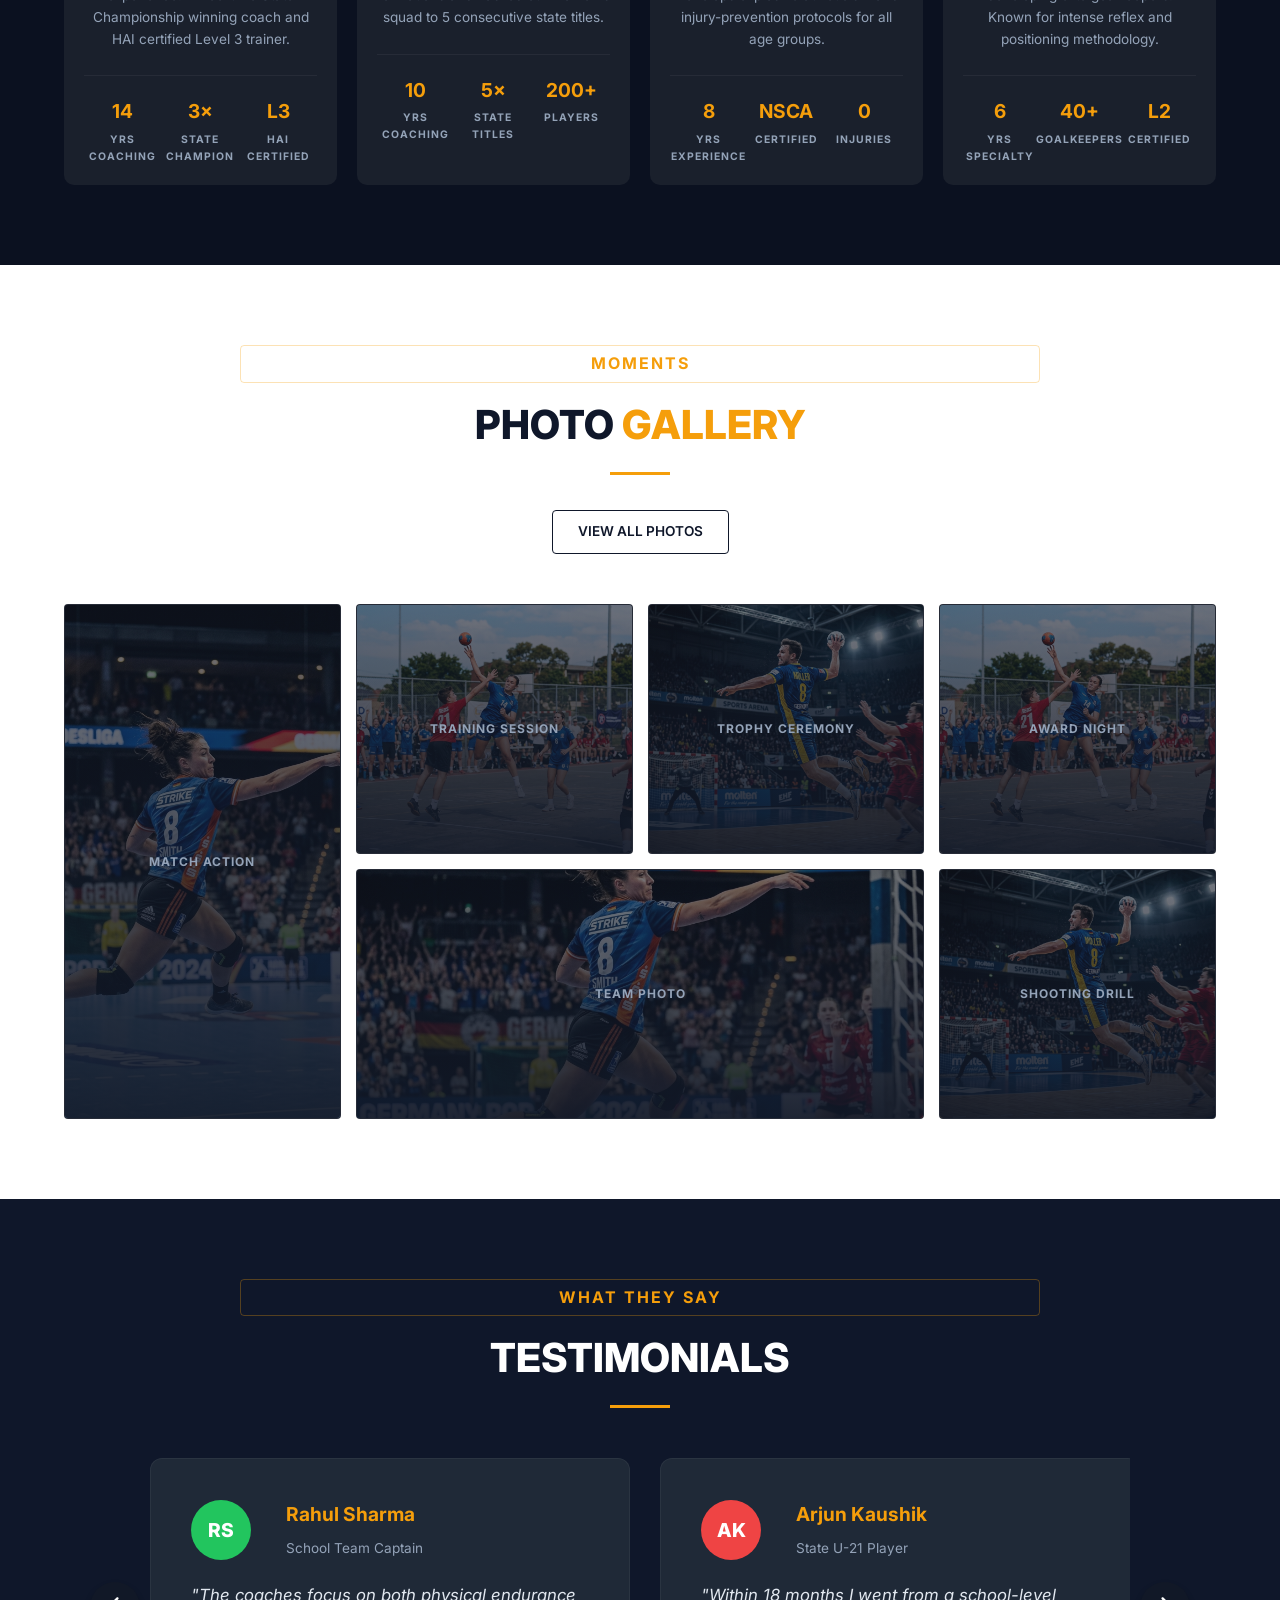
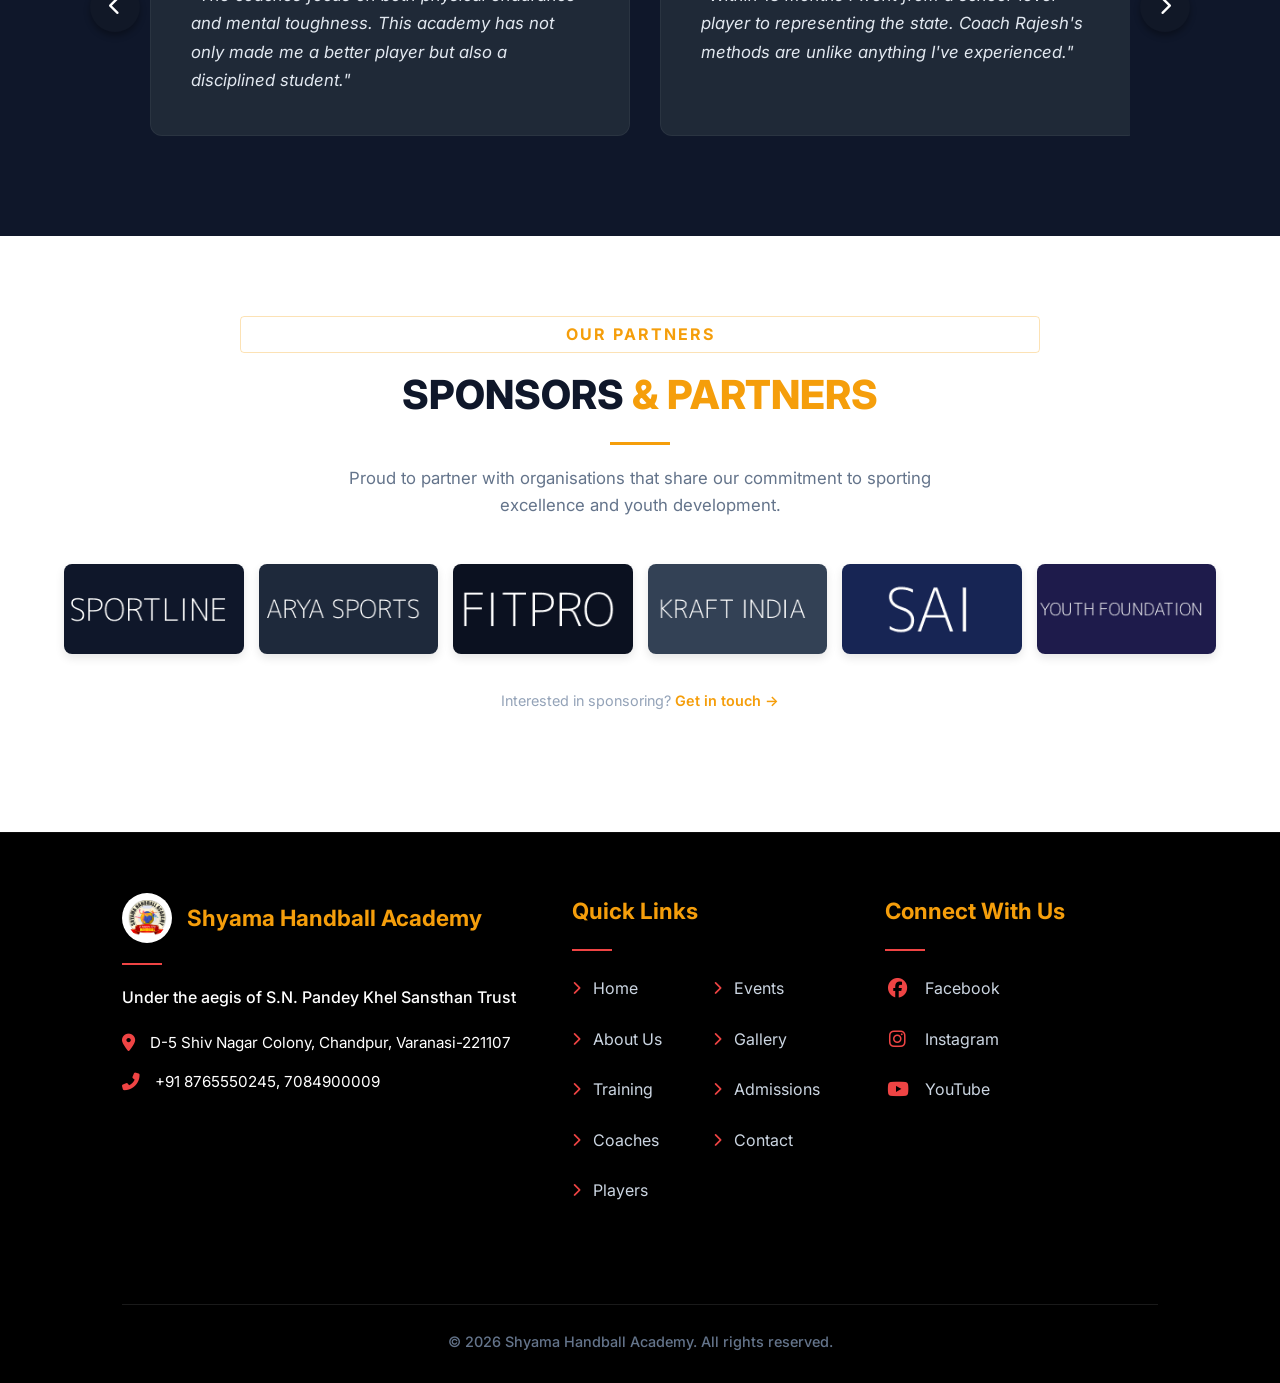
==== commit 80050023: "update" ====
--- a/index.html
+++ b/index.html
@@ -30,7 +30,7 @@
     <!-- Navigation -->
     <nav class="navbar">
         <div class="nav-logos">
-            <img src="SShyama Handball Academy.png" alt="Shyama Handball Academy Logo" class="logo-1">
+            <img src="Shyama Handball Academy.png" alt="Shyama Handball Academy Logo" class="logo-1">
             <div class="vertical-divider"></div>
             <span class="academy-name-text">Shyama Handball Academy</span>
         </div>
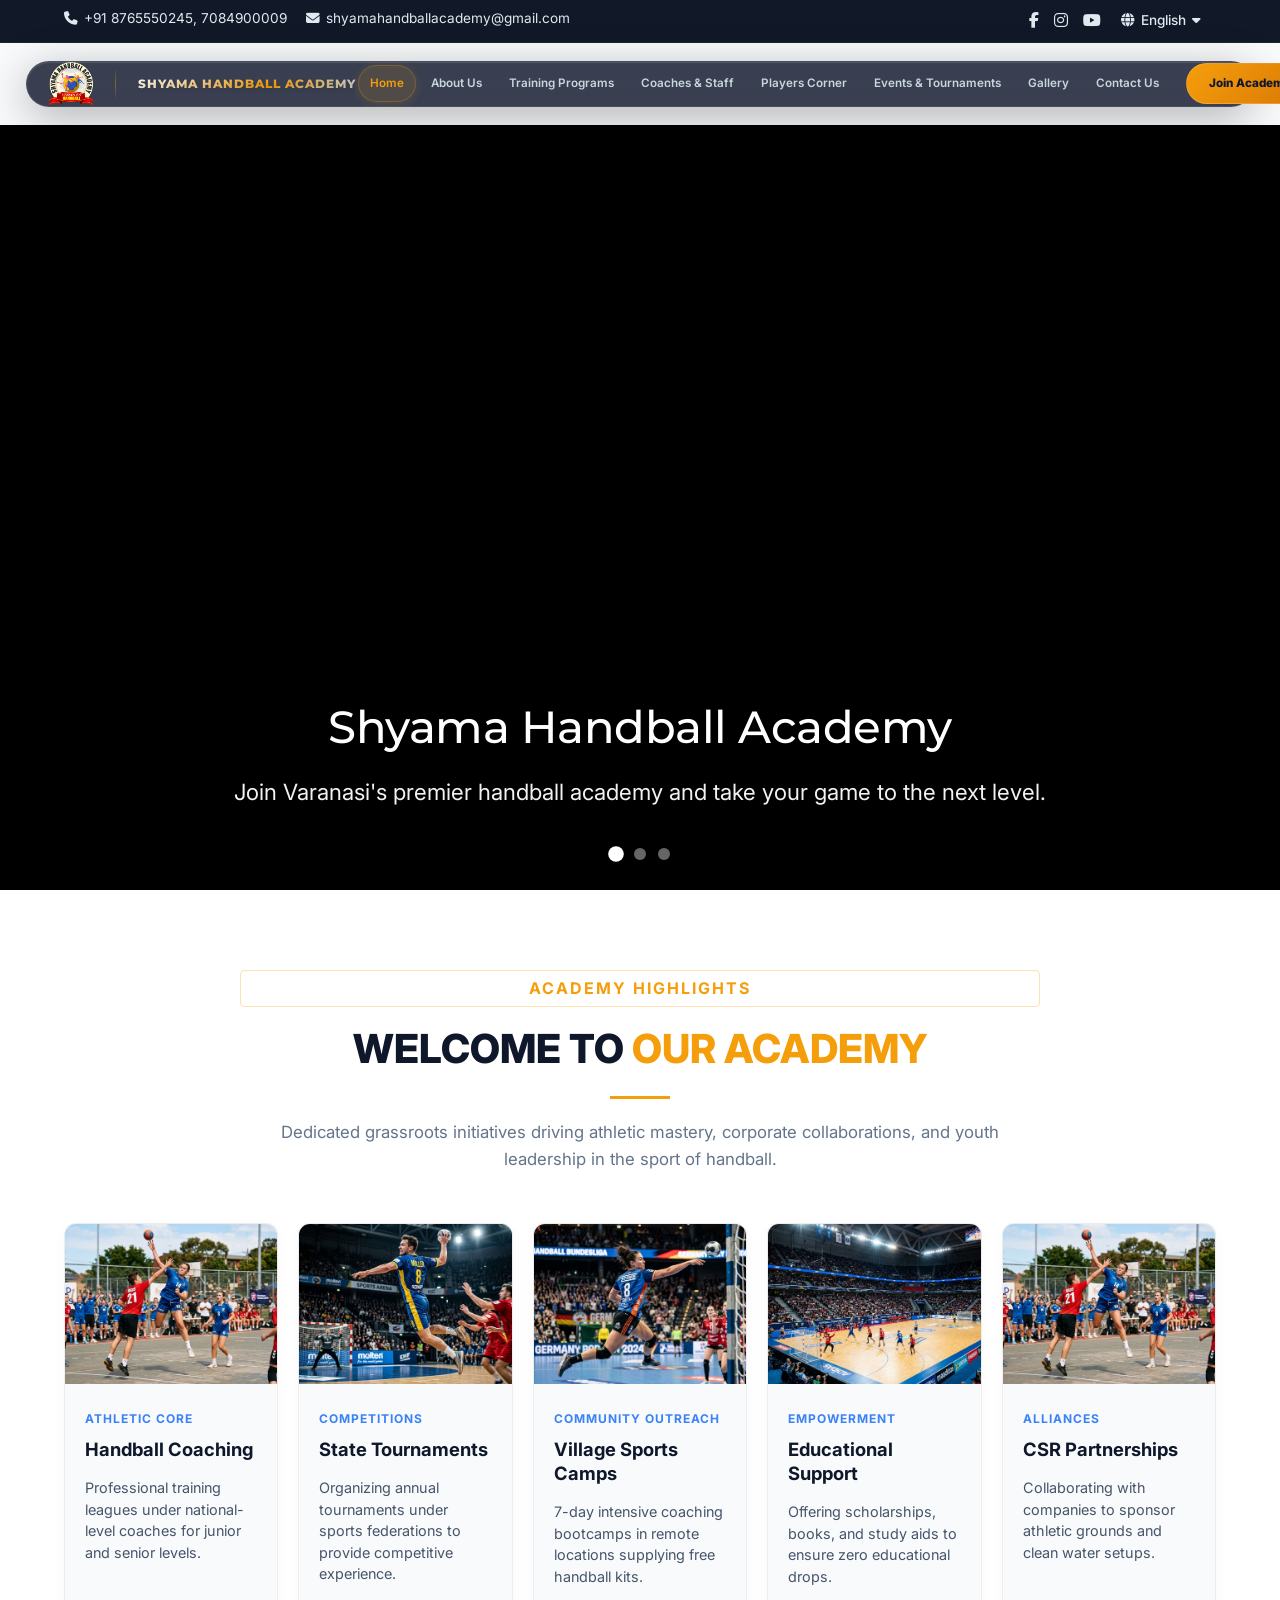
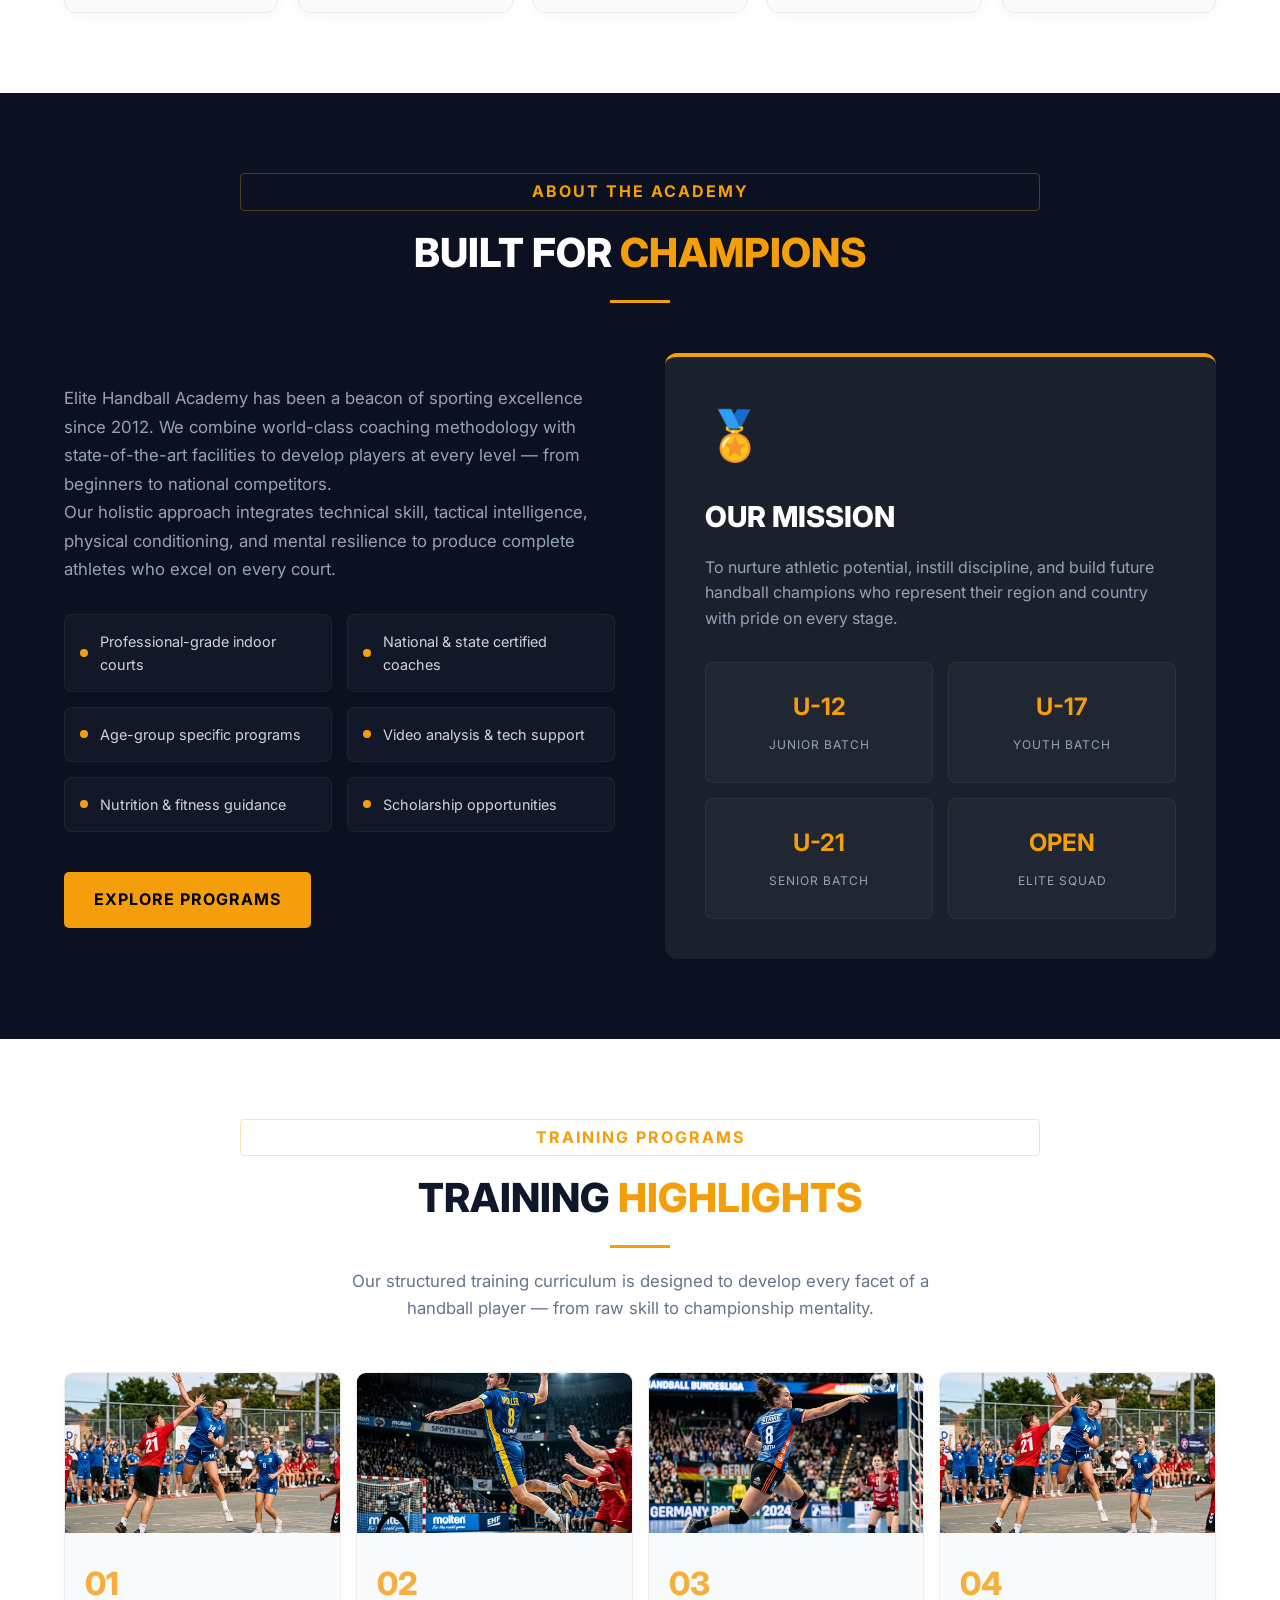
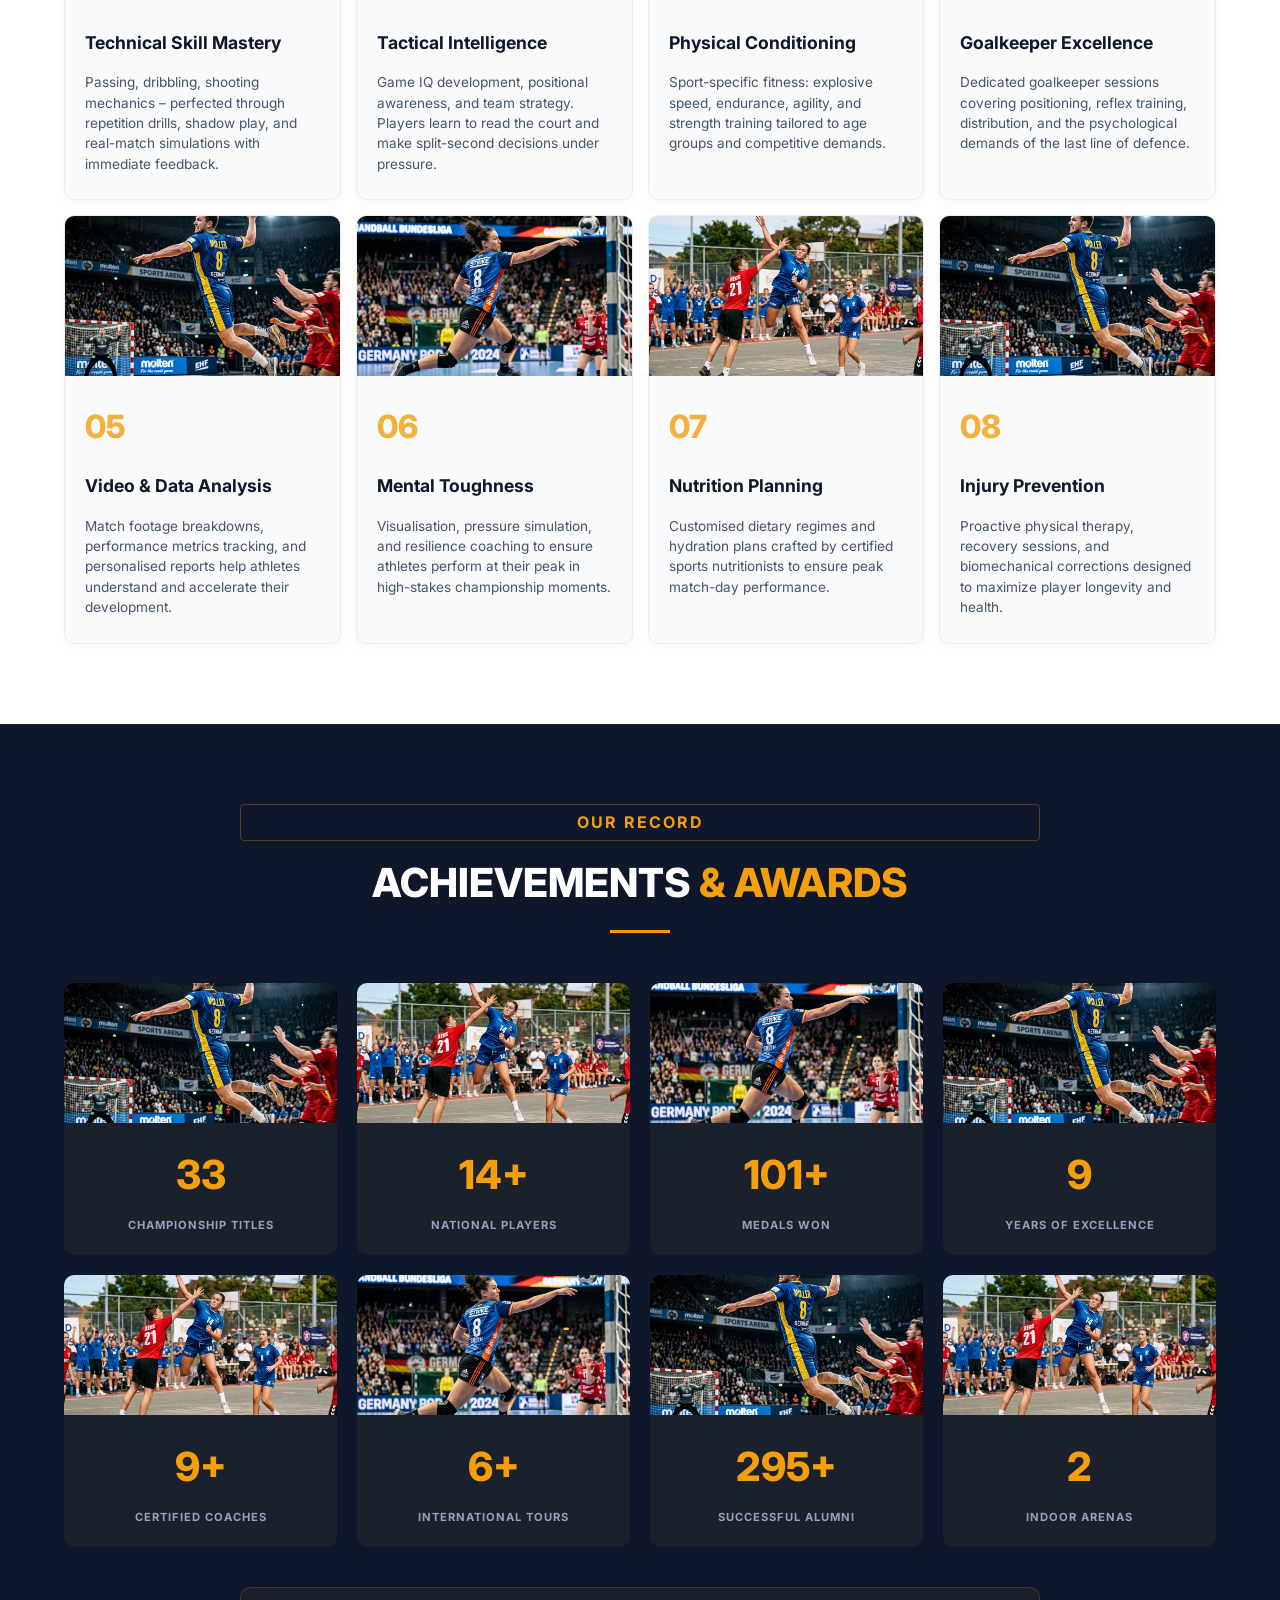
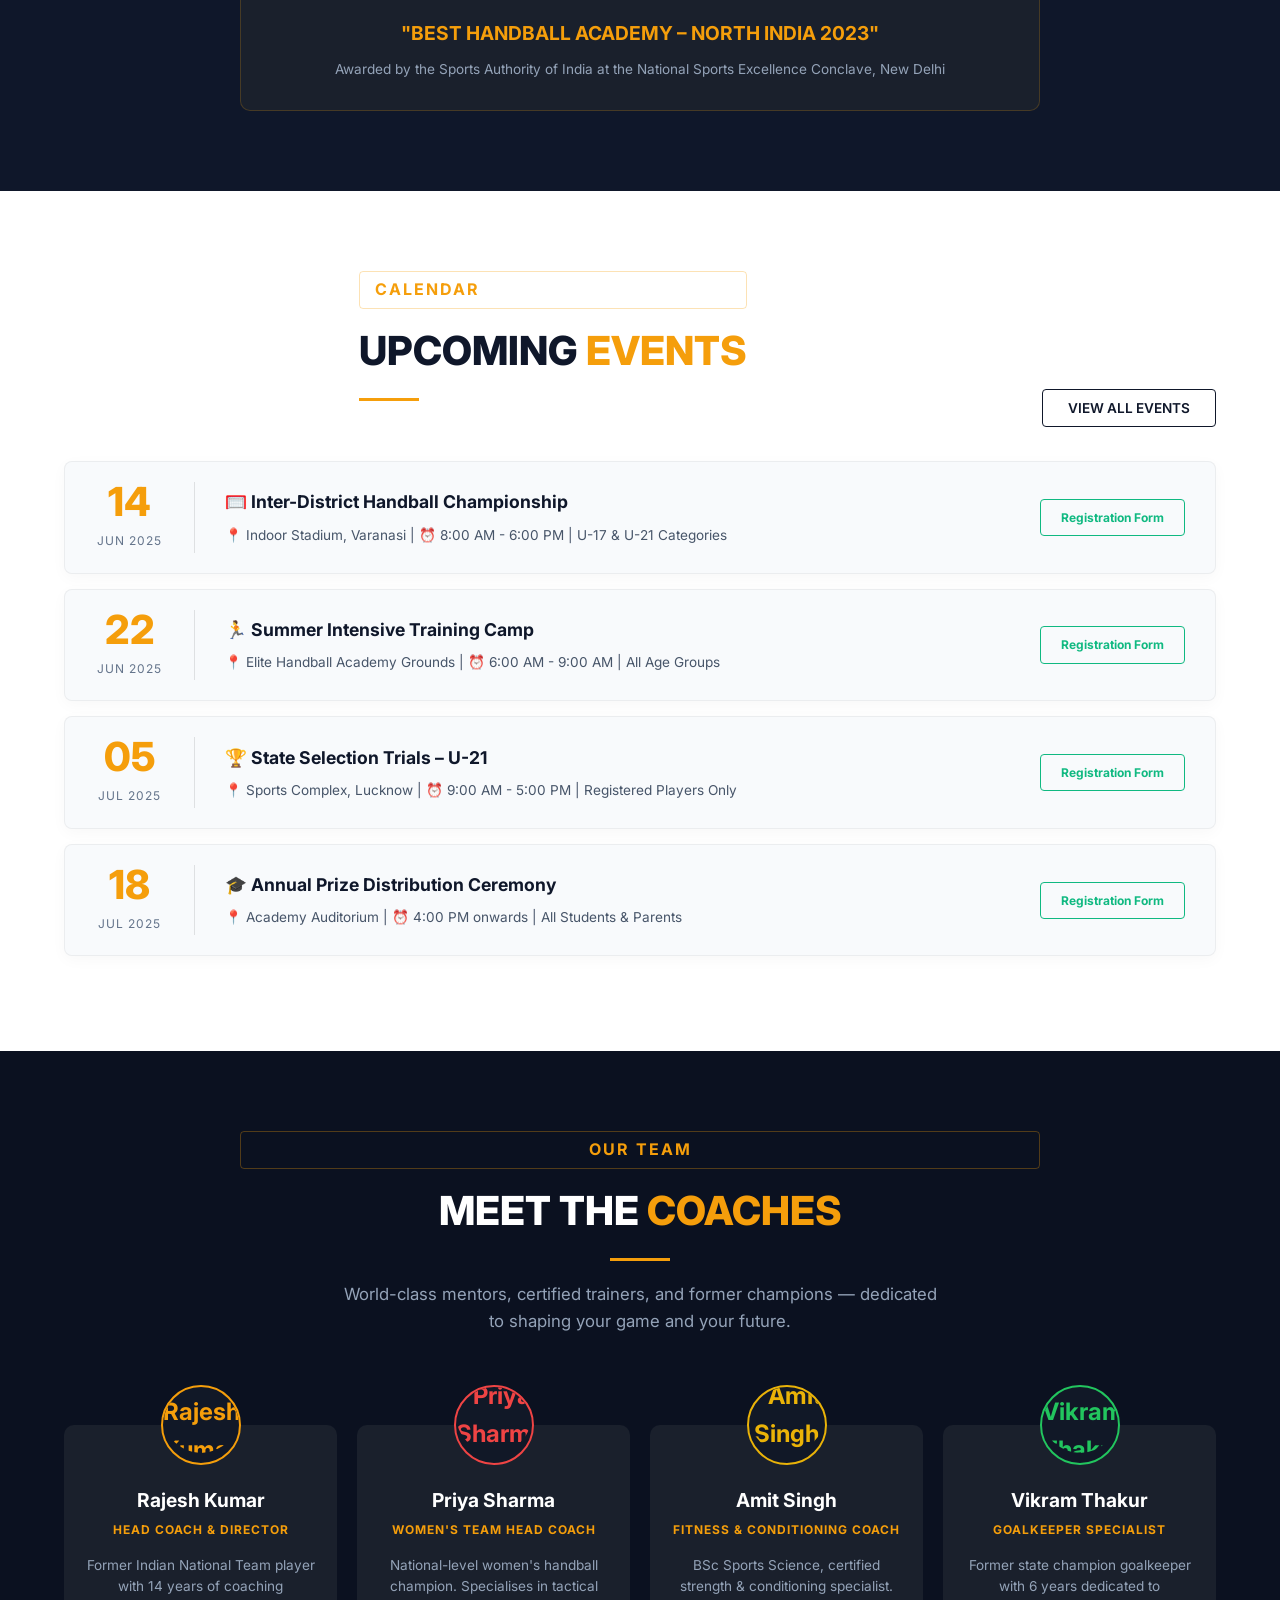
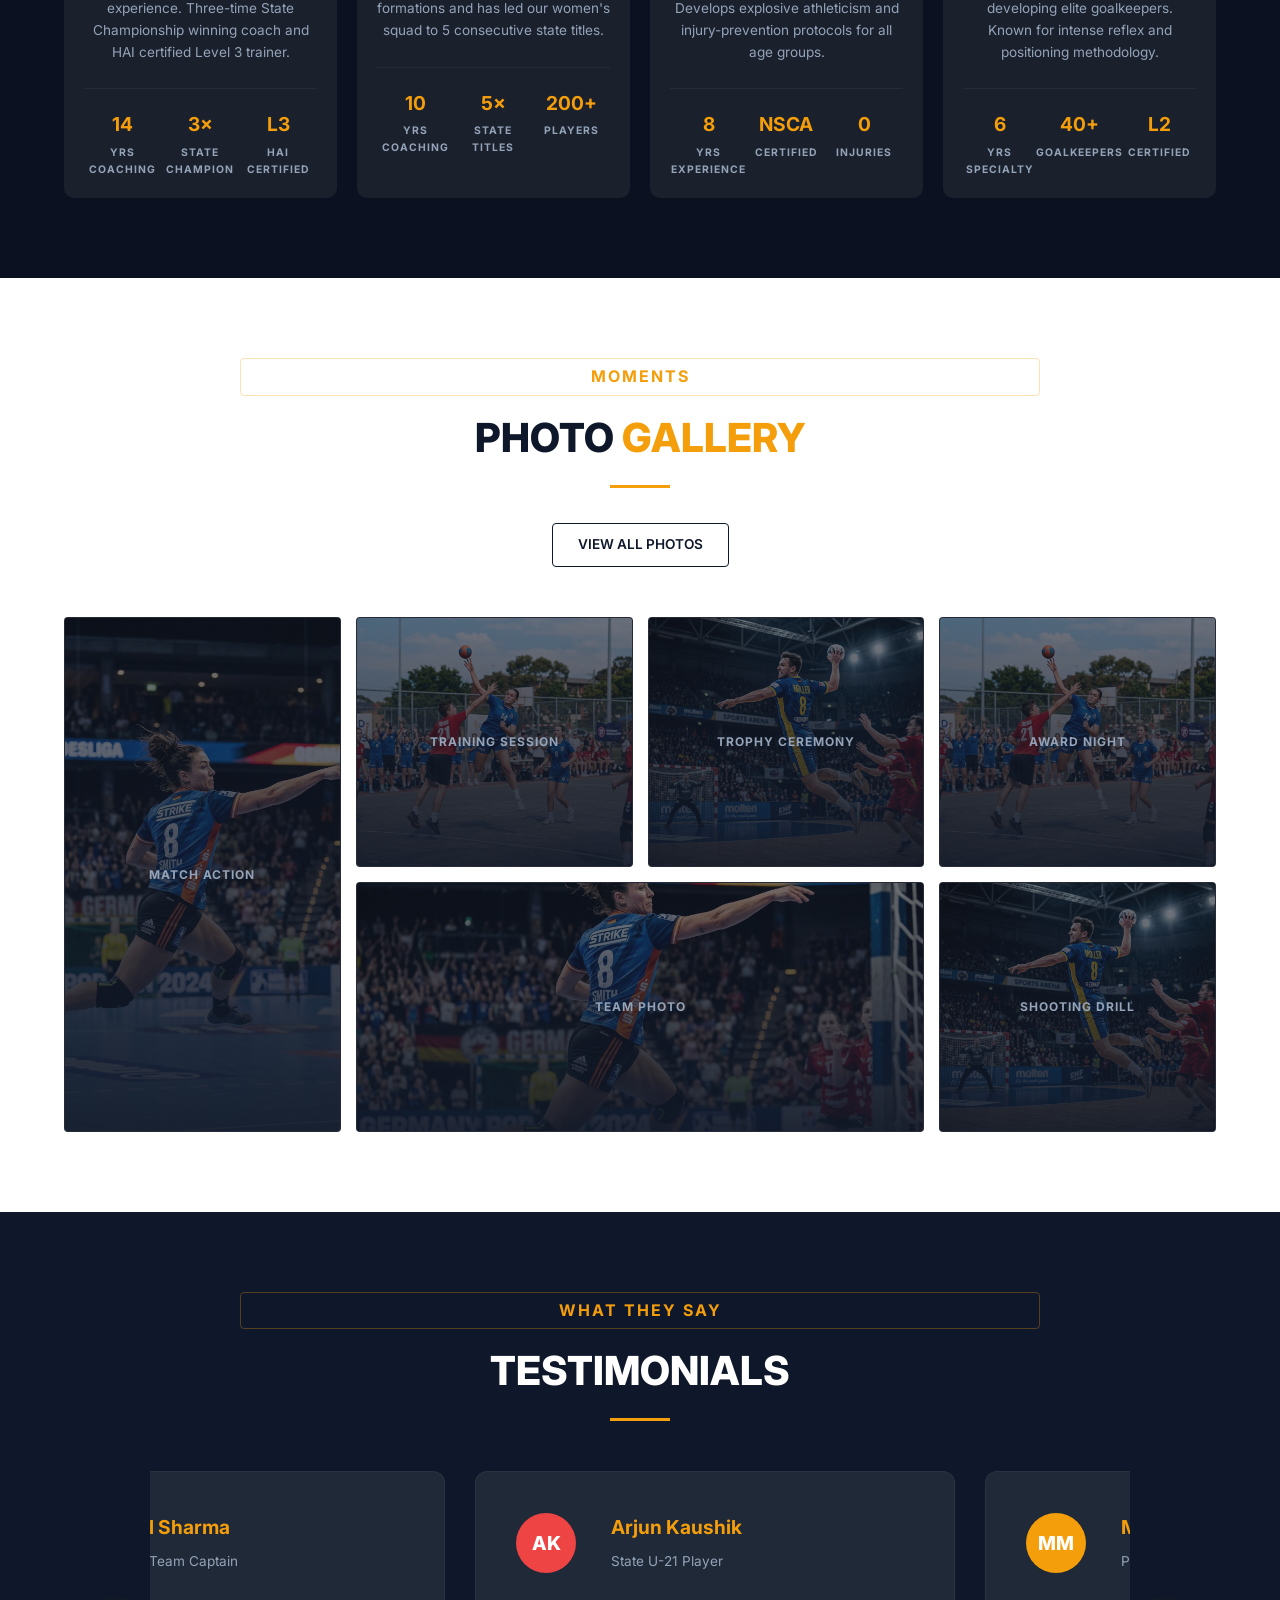
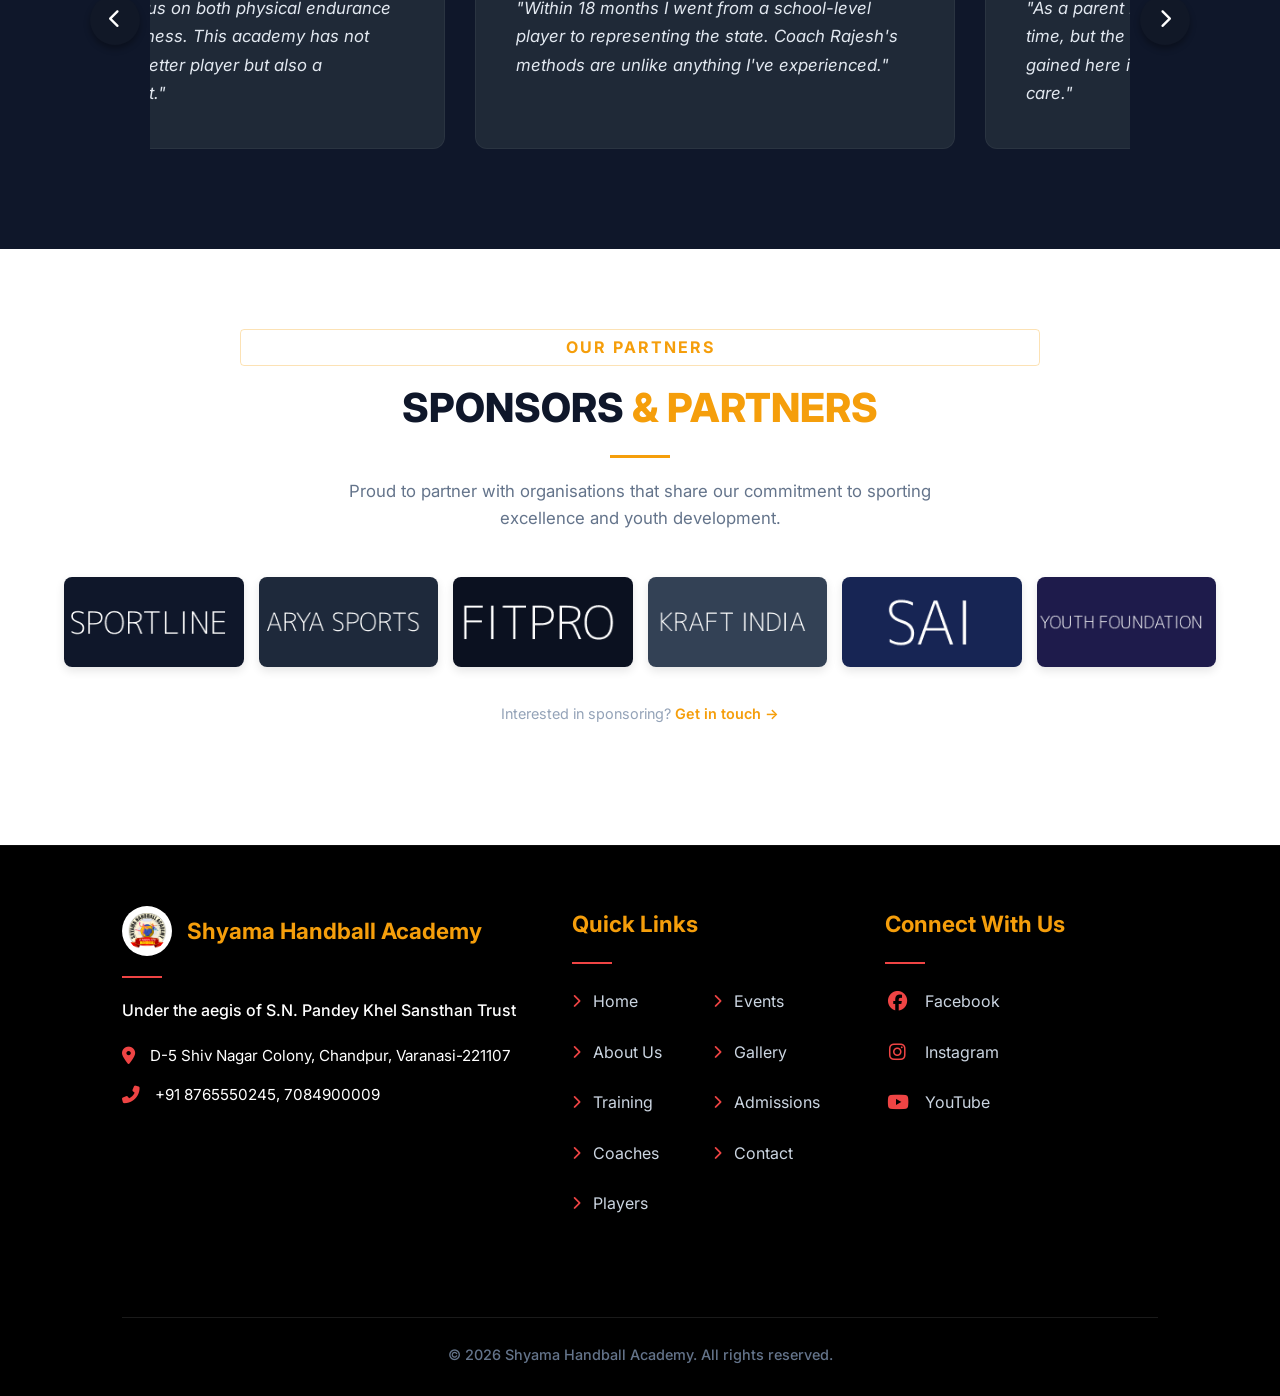
==== commit 6b188999: "update" ====
--- a/index.html
+++ b/index.html
@@ -42,8 +42,8 @@
             <li><a href="players.html">Players Corner</a></li>
             <li><a href="events.html">Events & Tournaments</a></li>
             <li><a href="gallery.html">Gallery</a></li>
+            <li><a href="contact.html">Contact Us</a></li>
             <li class="nav-btn-container"><a href="join.html" class="nav-btn">Join Academy</a></li>
-            <li><a href="contact.html">Contact Us</a></li>
         </ul>
     </nav>
 
--- a/css/style.css
+++ b/css/style.css
@@ -111,31 +111,50 @@
 }
 
 /* Navigation */
+@keyframes cta-pulse {
+    0% {
+        box-shadow: 0 4px 15px rgba(245, 158, 11, 0.3);
+        transform: translateY(0);
+    }
+    50% {
+        box-shadow: 0 6px 22px rgba(245, 158, 11, 0.6), 0 0 0 4px rgba(245, 158, 11, 0.15);
+        transform: translateY(-1px);
+    }
+    100% {
+        box-shadow: 0 4px 15px rgba(245, 158, 11, 0.3);
+        transform: translateY(0);
+    }
+}
+
 .navbar {
-    background-color: rgba(15, 23, 42, 0.9); /* Premium semi-transparent dark slate */
-    backdrop-filter: blur(16px);
-    -webkit-backdrop-filter: blur(16px);
+    background-color: rgba(15, 23, 42, 0.82); /* Premium semi-transparent dark slate */
+    backdrop-filter: blur(24px);
+    -webkit-backdrop-filter: blur(24px);
     position: sticky;
-    top: 0;
+    top: 18px;
     z-index: 1002;
-    box-shadow: 0 4px 30px rgba(0, 0, 0, 0.2);
-    border-bottom: 1px solid rgba(255, 255, 255, 0.08);
-    display: flex;
-    align-items: center;
-    padding: 0 5%;
-    transition: var(--transition);
+    margin: 18px auto;
+    width: 95%;
+    max-width: 1400px;
+    border-radius: 100px;
+    box-shadow: 0 10px 45px rgba(0, 0, 0, 0.3), inset 0 1px 1px rgba(255, 255, 255, 0.12);
+    border: 1px solid rgba(255, 255, 255, 0.08);
+    display: flex;
+    align-items: center;
+    padding: 0 36px;
+    transition: all 0.3s cubic-bezier(0.4, 0, 0.2, 1);
 }
 
 .nav-logos {
     display: flex;
     align-items: center;
-    gap: 15px;
+    gap: 12px;
     margin-right: auto; /* Push nav links to the right */
     flex-shrink: 0;
 }
 
 .nav-logos img {
-    height: 55px; /* Adjust size based on design */
+    height: 50px; /* Increased height */
     width: auto;
     object-fit: contain;
     flex-shrink: 0;
@@ -147,26 +166,27 @@
 }
 
 .vertical-divider {
+    display: block; /* Restored vertical divider */
     width: 1px;
-    height: 35px;
-    background-color: rgba(255, 255, 255, 0.15);
-    margin: 0 5px;
+    height: 28px; /* Increased height */
+    background: linear-gradient(to bottom, rgba(255,255,255,0.05), rgba(245,158,11,0.4), rgba(255,255,255,0.05));
+    margin: 0 8px;
 }
 
 .academy-name-text {
     color: #f8fafc;
     font-family: 'Montserrat', sans-serif;
-    font-weight: 700;
-    font-size: 0.95rem;
+    font-weight: 800;
+    font-size: 0.96rem; /* Increased size */
     text-transform: uppercase;
     letter-spacing: 1px;
-    padding: 0 15px;
+    padding: 0 6px;
     white-space: nowrap;
     display: inline-block;
-    background: linear-gradient(135deg, #ffffff 0%, #cbd5e1 100%);
+    background: linear-gradient(135deg, #ffffff 0%, #f59e0b 60%, #cbd5e1 100%);
     -webkit-background-clip: text;
     -webkit-text-fill-color: transparent;
-    text-shadow: 0 2px 4px rgba(0, 0, 0, 0.1);
+    text-shadow: 0 2px 4px rgba(0, 0, 0, 0.15);
 }
 
 .nav-links {
@@ -189,93 +209,79 @@
     align-items: center;
     color: #cbd5e1;
     font-weight: 600;
-    font-size: 0.85rem;
-    padding: 24px 14px;
+    font-size: 0.82rem; /* Increased size */
+    padding: 12px 16px; /* Increased padding */
+    border-radius: 50px;
     position: relative;
     white-space: nowrap;
-    height: 100%;
-    transition: color 0.3s ease;
-}
-
-/* Elegant Center-Out Expanding Gradient Underline */
+    transition: all 0.3s ease;
+    border: 1px solid transparent;
+}
+
+/* Disabled line indicator underlines entirely */
 .nav-links li a::after {
-    content: '';
-    position: absolute;
-    bottom: 15px;
-    left: 50%;
-    width: 0;
-    height: 2px;
-    background: linear-gradient(90deg, var(--secondary-color), var(--accent-color));
-    transition: width 0.3s cubic-bezier(0.4, 0, 0.2, 1), left 0.3s cubic-bezier(0.4, 0, 0.2, 1);
-    transform: translateX(-50%);
-    border-radius: 2px;
+    display: none !important;
 }
 
 .nav-links li a:hover {
     color: var(--white);
-}
-
-.nav-links li a:hover::after {
-    width: calc(100% - 28px); /* Adjusts line length based on padding */
+    background-color: rgba(255, 255, 255, 0.06);
+    transform: translateY(-1px);
 }
 
 .nav-links li a.active {
-    color: var(--white);
-}
-
-.nav-links li a.active::after {
-    width: calc(100% - 28px);
-    background: linear-gradient(90deg, var(--secondary-color), var(--accent-color));
+    color: #f59e0b !important;
+    background: rgba(245, 158, 11, 0.12);
+    border: 1px solid rgba(245, 158, 11, 0.25);
+    box-shadow: 0 2px 10px rgba(245, 158, 11, 0.15);
 }
 
 /* Medium desktop screens adjustments to prevent navigation wrapping/overflow */
 @media (min-width: 1280px) and (max-width: 1399px) {
     .navbar {
-        padding: 0 3%;
+        padding: 0 20px;
+        width: 96%;
+    }
+    .nav-logos img {
+        height: 44px;
     }
     .academy-name-text {
-        font-size: 0.82rem;
-        padding: 0 6px;
+        font-size: 0.78rem;
+        padding: 0 2px;
     }
     .nav-links {
-        gap: 2px;
+        gap: 3px;
     }
     .nav-links li a {
-        padding: 24px 8px;
-        font-size: 0.78rem;
-    }
-    .nav-links li a::after {
-        bottom: 15px;
-    }
-    .nav-links li a:hover::after,
-    .nav-links li a.active::after {
-        width: calc(100% - 16px);
+        padding: 8px 11px;
+        font-size: 0.73rem;
     }
 }
 
 /* Style for Join Academy CTA Button */
 .nav-links li.nav-btn-container {
-    margin-left: 10px; /* Space it out from other links */
+    margin-left: 12px; /* Space it out from other links */
 }
 
 .nav-links li a.nav-btn {
     background: linear-gradient(135deg, var(--accent-color) 0%, #d97706 100%); /* Gold gradient */
     color: var(--primary-color) !important;
-    font-weight: 700;
-    padding: 10px 22px;
+    font-weight: 800;
+    padding: 10px 22px; /* Increased padding */
     border-radius: 50px;
-    box-shadow: 0 4px 15px rgba(245, 158, 11, 0.3);
     transition: all 0.3s ease;
-    border: 1px solid rgba(255, 255, 255, 0.1);
-    height: auto; /* Overrides default link height */
+    border: 1px solid rgba(255, 255, 255, 0.15);
+    height: auto;
     display: inline-flex;
     align-items: center;
+    animation: cta-pulse 2.2s infinite ease-in-out;
 }
 
 /* Hover effects for CTA */
 .nav-links li a.nav-btn:hover {
+    animation: none; /* Disable keyframe on manual hover */
     transform: translateY(-2px);
-    box-shadow: 0 6px 20px rgba(245, 158, 11, 0.5);
+    box-shadow: 0 6px 22px rgba(245, 158, 11, 0.6);
     background: linear-gradient(135deg, #fbbf24 0%, var(--accent-color) 100%);
     color: var(--primary-color) !important;
 }
@@ -283,11 +289,6 @@
 /* Active/Focus state for CTA */
 .nav-links li a.nav-btn:active {
     transform: translateY(0);
-}
-
-/* Disable the hover underline animation for the CTA button */
-.nav-links li.nav-btn-container a::after {
-    display: none !important;
 }
 
 /* Mobile Menu Toggle */
@@ -969,8 +970,17 @@
         display: flex;
         justify-content: space-between;
         align-items: center;
-        padding: 5px 5%;
-        z-index: 99999; 
+        padding: 10px 5%;
+        z-index: 99999;
+        position: sticky;
+        top: 0;
+        margin: 0;
+        width: 100%;
+        max-width: none;
+        border-radius: 0;
+        border: none;
+        border-bottom: 1px solid rgba(255, 255, 255, 0.08);
+        background-color: rgba(15, 23, 42, 0.95);
     }
     
     .nav-logos img {
